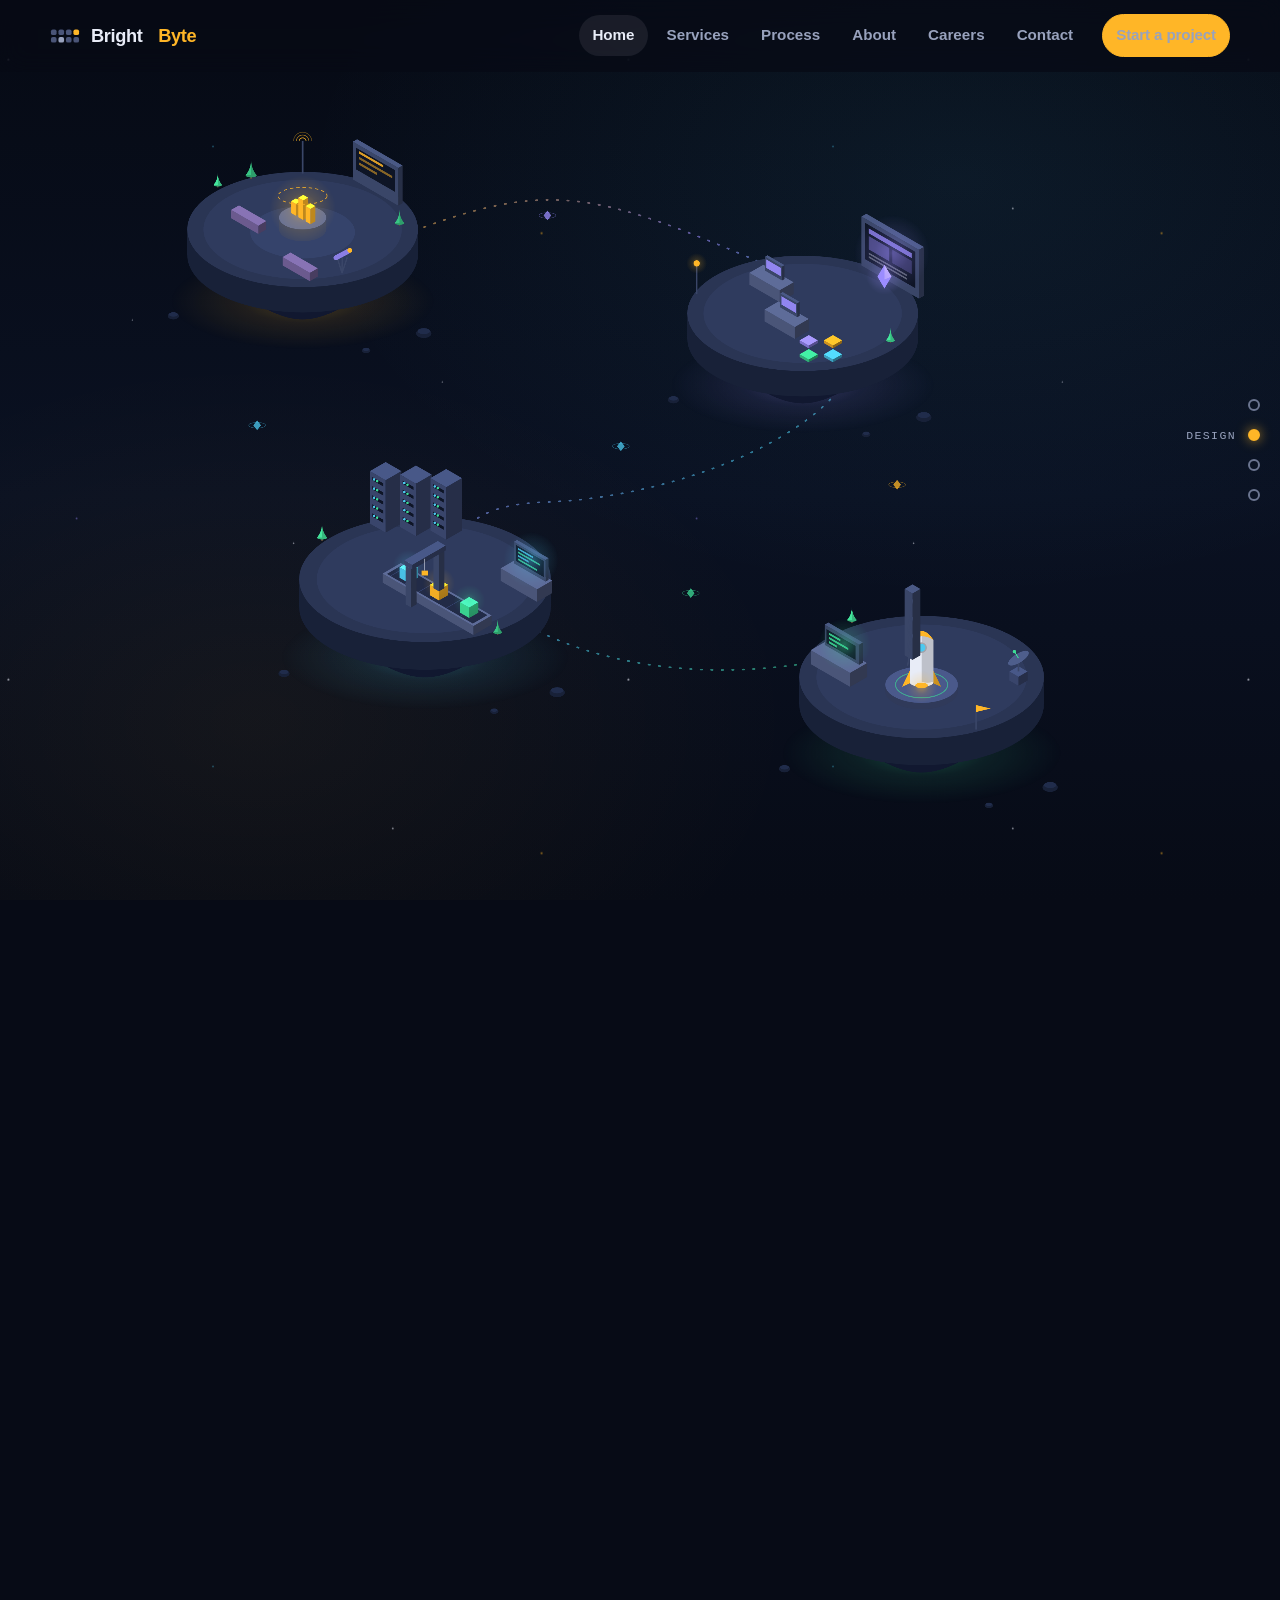
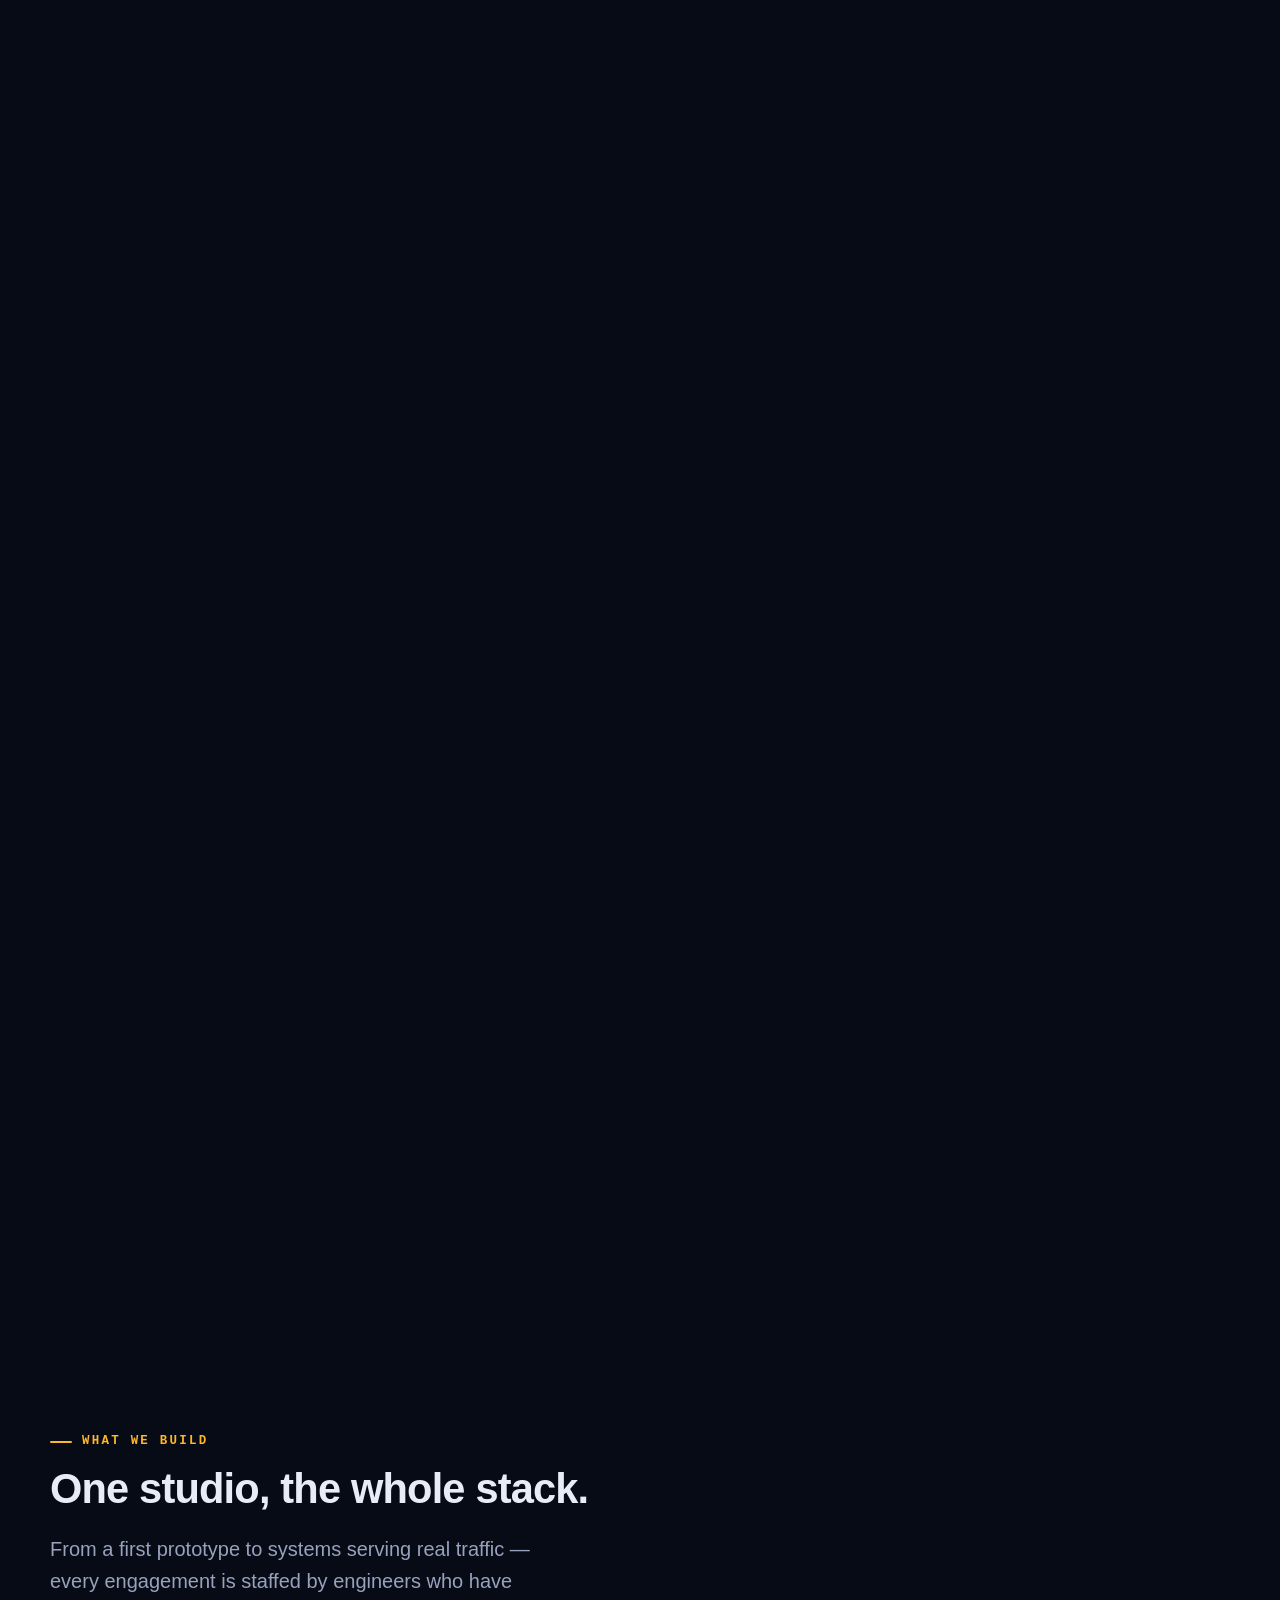
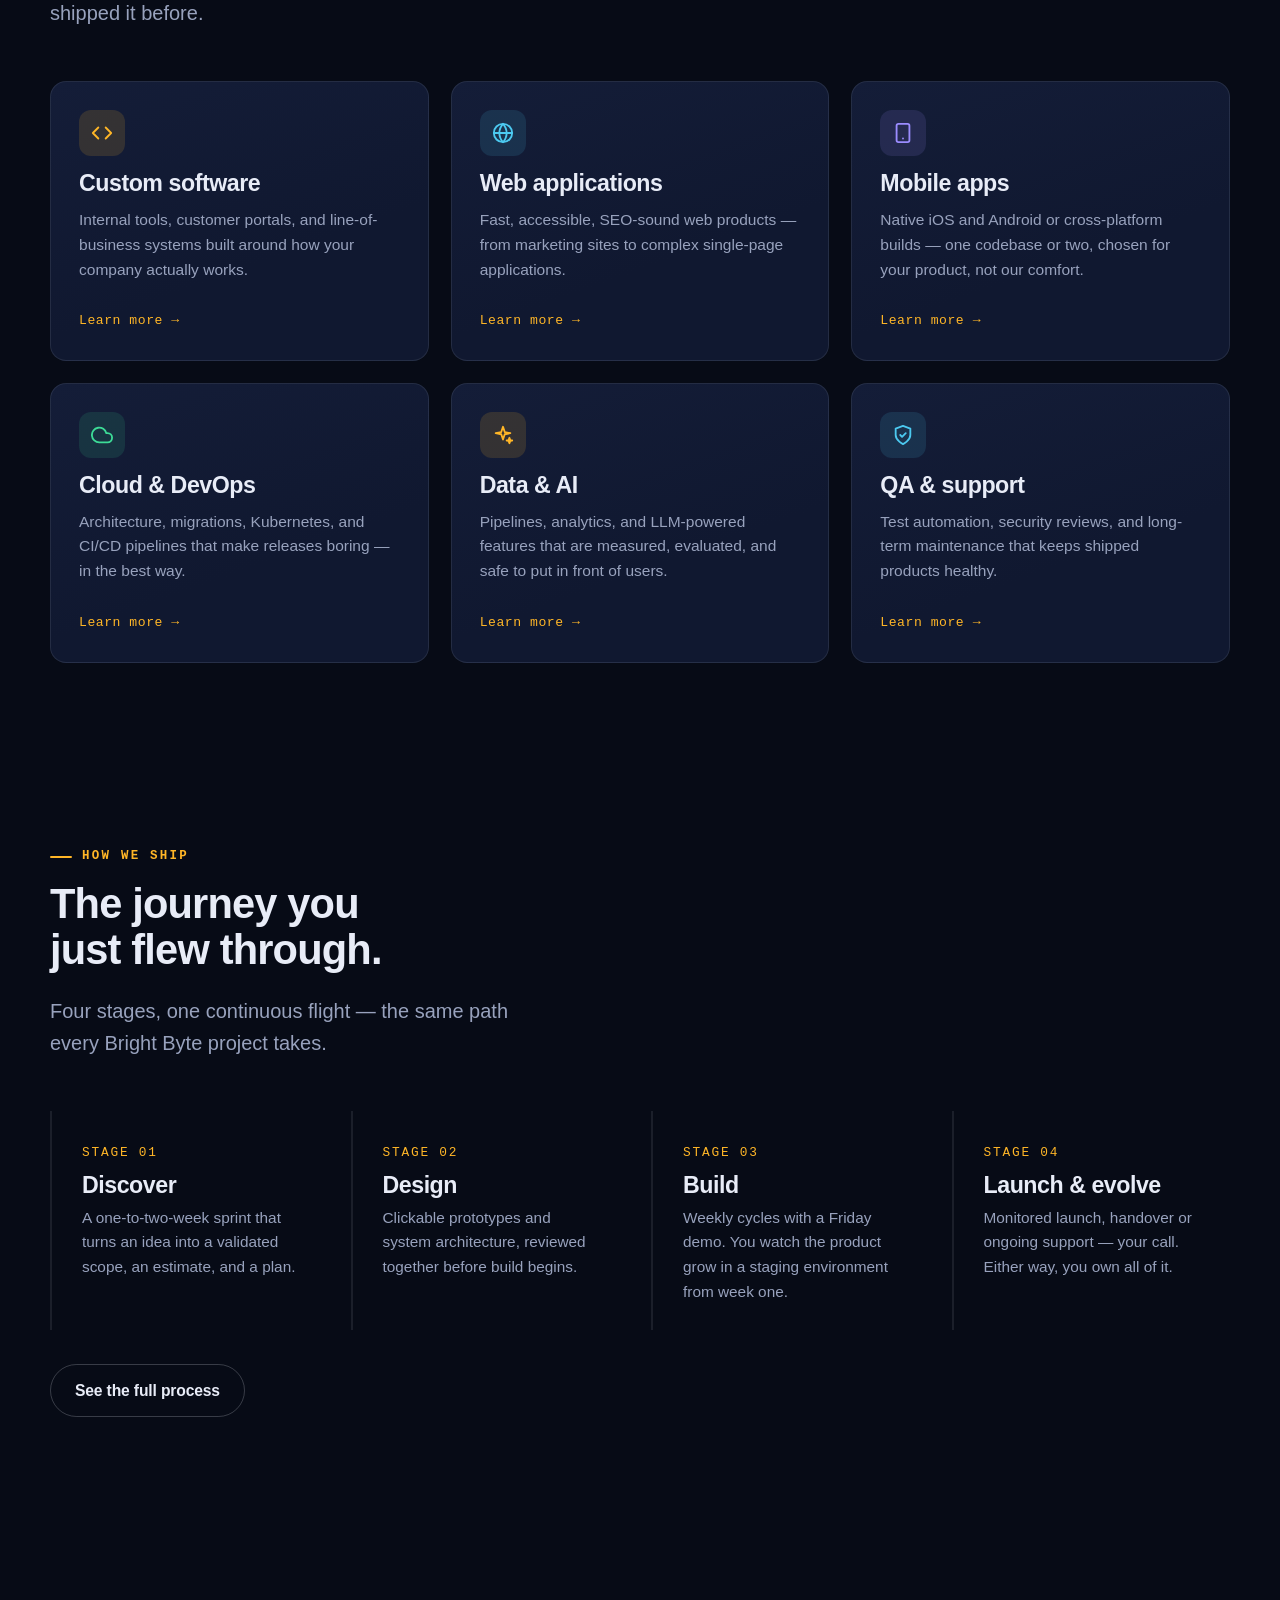
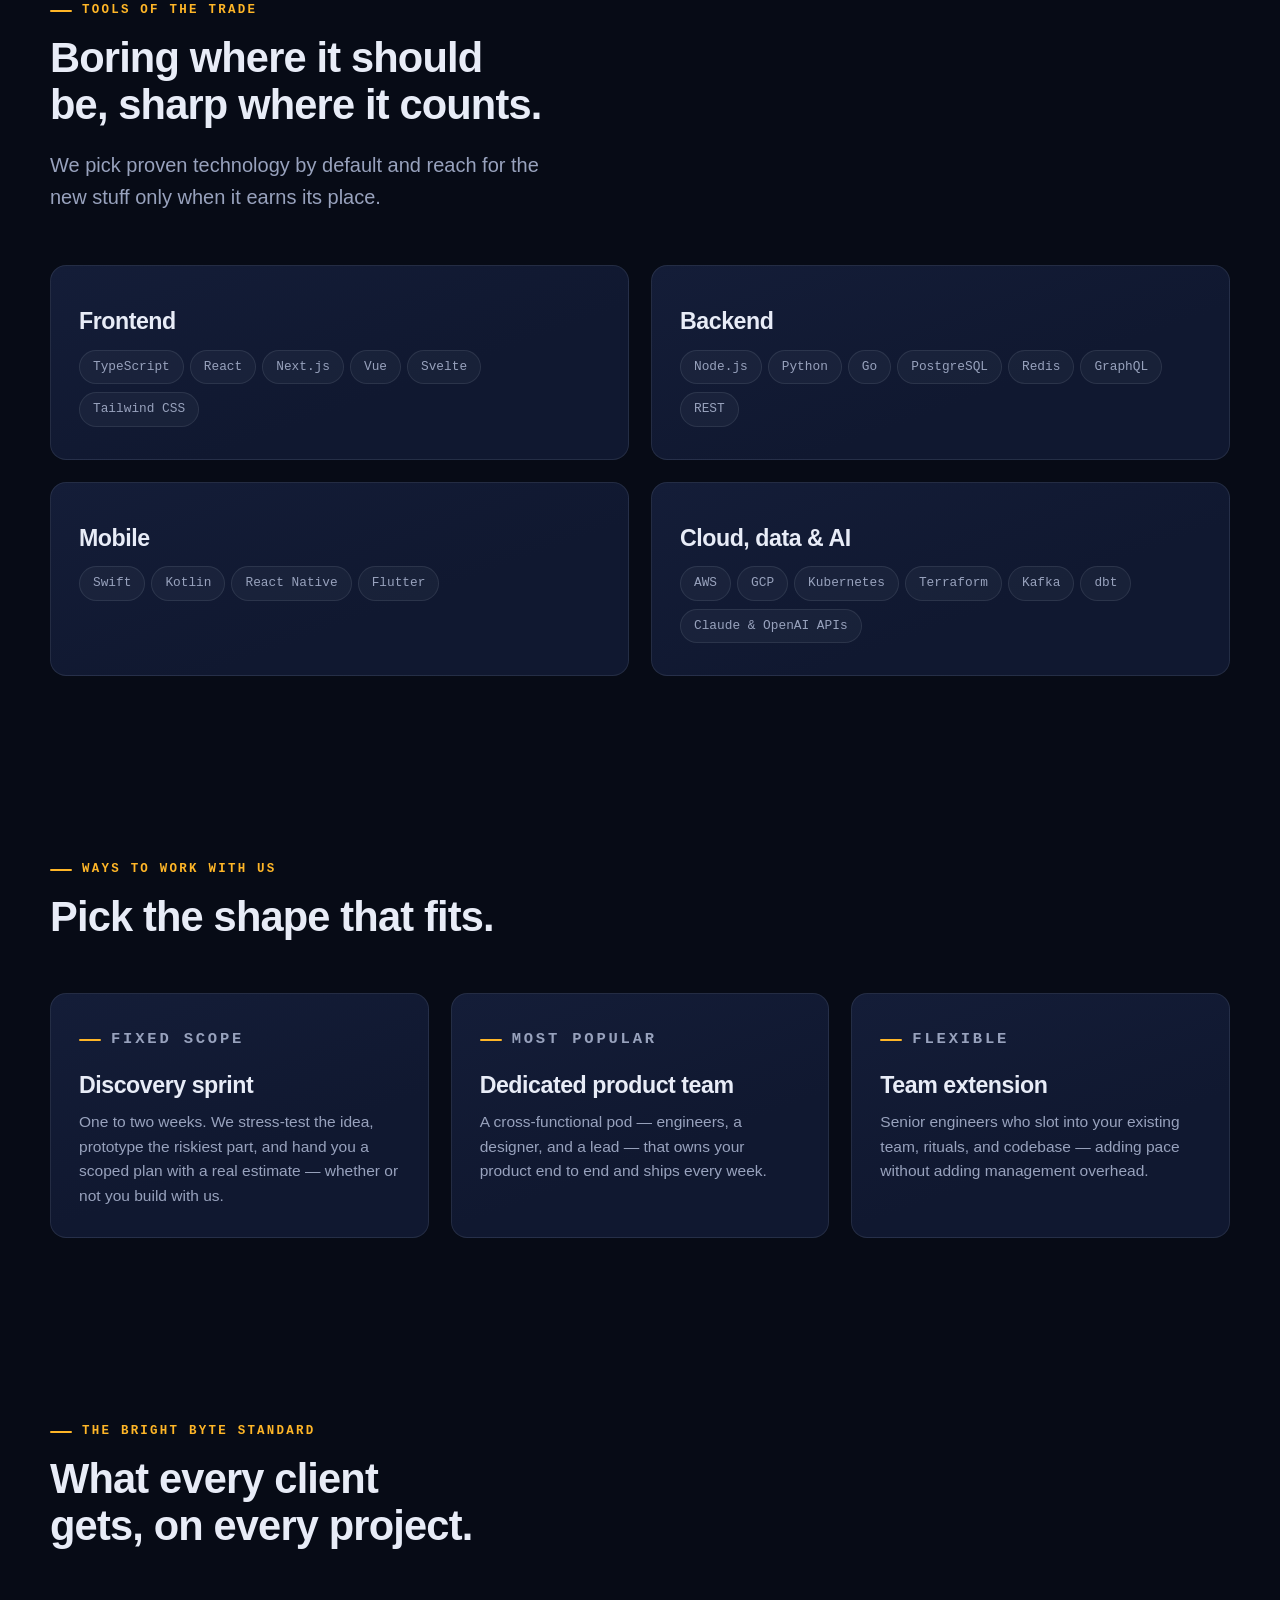
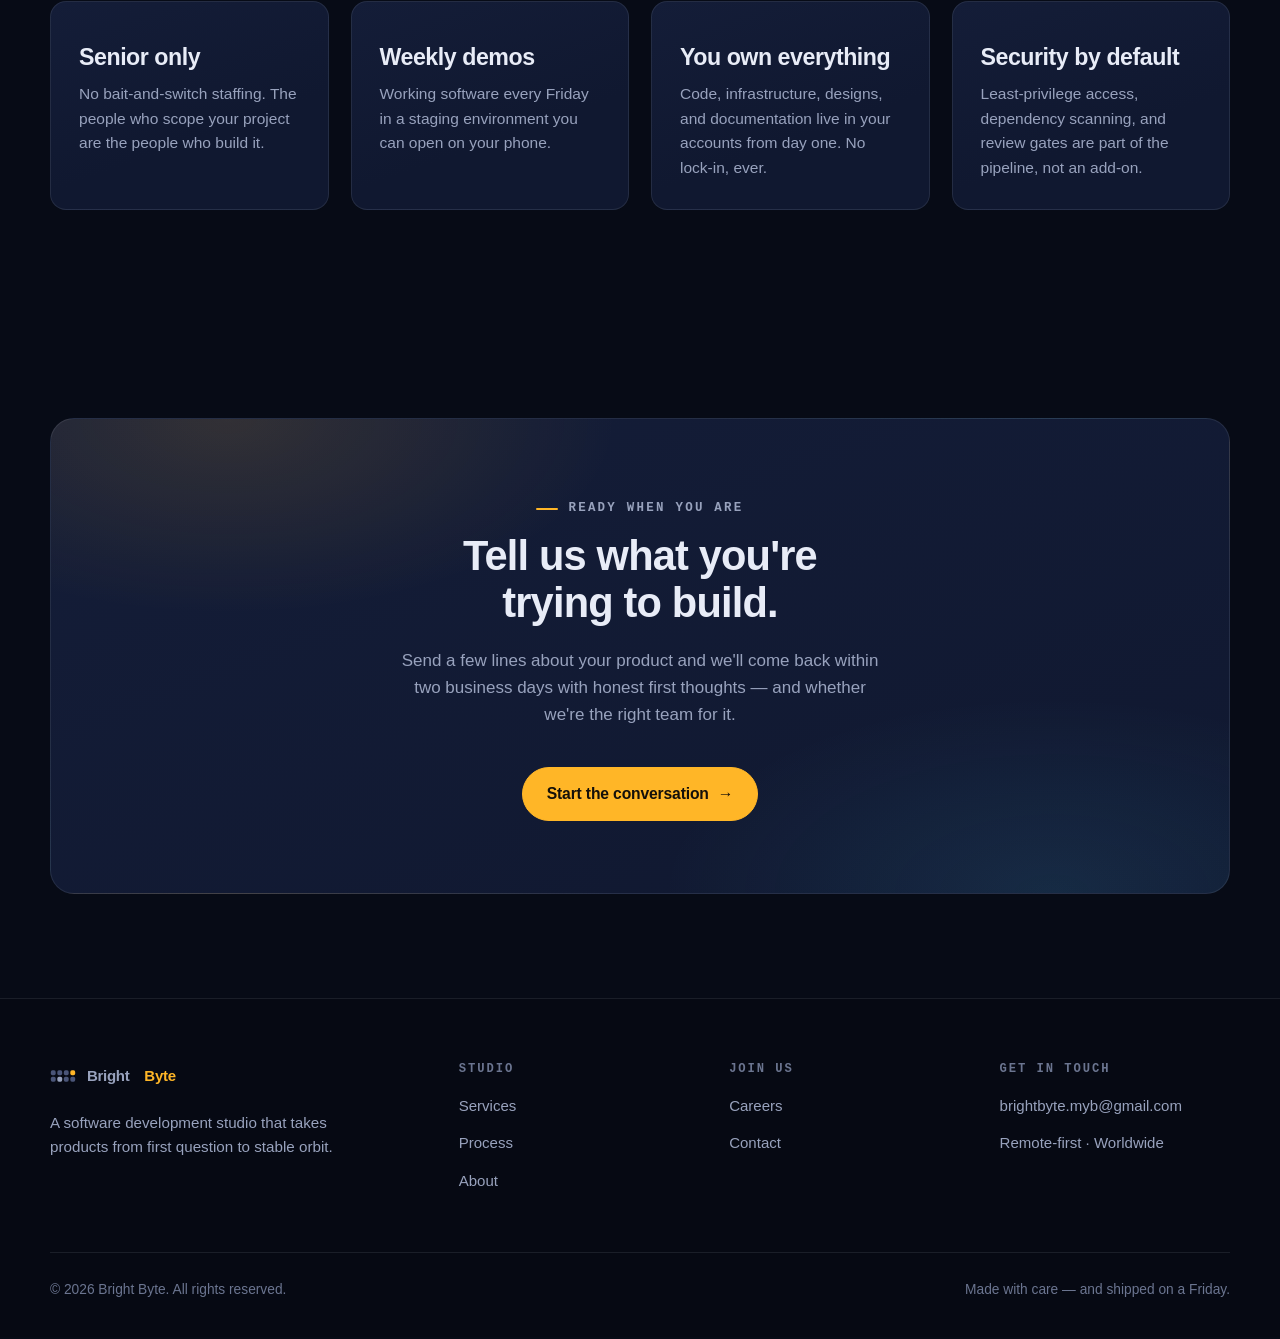
==== index.html @ 88d701ba "Initial commit: Bright Byte marketing site Static site with a scroll-scrubbed isometric world hero (" ====
<!DOCTYPE html>
<html lang="en" class="sw-static">
<head>
  <meta charset="UTF-8">
  <meta name="viewport" content="width=device-width, initial-scale=1, viewport-fit=cover">
  <title>Bright Byte — Software Development Studio</title>
  <meta name="description" content="Bright Byte designs, builds, and launches web, mobile, cloud, and AI products. Senior engineering teams, weekly demos, and code you own.">
  <meta name="theme-color" content="#070b16">
  <meta property="og:title" content="Bright Byte — Software Development Studio">
  <meta property="og:description" content="We design, build, and launch software that lasts. Web, mobile, cloud, and AI products by senior engineers.">
  <meta property="og:type" content="website">
  <link rel="icon" type="image/svg+xml" href="assets/favicon.svg">
  <link rel="stylesheet" href="css/style.css">
  <script>document.documentElement.classList.add("js");</script>
</head>
<body>
  <a class="skip-link" href="#main">Skip to content</a>

  <header class="site-header">
    <div class="wrap">
      <a class="brand" href="index.html" aria-label="Bright Byte home">
        <svg width="30" height="30" viewBox="0 0 32 32" fill="none" aria-hidden="true">
          <rect x="1" y="9" width="6" height="6" rx="2" fill="#4a5578"/>
          <rect x="9" y="9" width="6" height="6" rx="2" fill="#4a5578"/>
          <rect x="17" y="9" width="6" height="6" rx="2" fill="#4a5578"/>
          <rect x="25" y="9" width="6" height="6" rx="2" fill="#ffb627"/>
          <rect x="1" y="17" width="6" height="6" rx="2" fill="#4a5578"/>
          <rect x="9" y="17" width="6" height="6" rx="2" fill="#98a2bd"/>
          <rect x="17" y="17" width="6" height="6" rx="2" fill="#4a5578"/>
          <rect x="25" y="17" width="6" height="6" rx="2" fill="#4a5578"/>
        </svg>
        Bright&nbsp;<span class="byte">Byte</span>
      </a>
      <button class="nav-toggle" aria-label="Toggle navigation" aria-expanded="false" aria-controls="siteNav">
        <span></span><span></span><span></span>
      </button>
      <nav class="site-nav" id="siteNav" aria-label="Main">
        <a href="index.html" aria-current="page">Home</a>
        <a href="services.html">Services</a>
        <a href="process.html">Process</a>
        <a href="about.html">About</a>
        <a href="careers.html">Careers</a>
        <a href="contact.html">Contact</a>
        <a href="contact.html" class="btn btn-sm nav-cta">Start a project</a>
      </nav>
    </div>
  </header>

  <main id="main">

    <!-- ============ Scroll world: a continuous camera flight ============ -->
    <div class="sw-scroller" id="scrollWorld">
      <div class="sw-stage">
        <div class="sw-space" aria-hidden="true"></div>

        <div class="sw-world">
          <svg id="worldSvg" viewBox="0 0 3200 2400" width="3200" height="2400" xmlns="http://www.w3.org/2000/svg" role="img" aria-label="Isometric illustration of the Bright Byte delivery journey: four floating islands for discovery, design, engineering, and launch, connected by a glowing flight path."><style>
  @media (prefers-reduced-motion: no-preference) {
    .bob { animation: swBob 7s ease-in-out infinite; }
    .bob-slow { animation: swBob 10s ease-in-out infinite; }
    .pulse { animation: swPulse 3.2s ease-in-out infinite; }
    .blink.b0 { animation: swBlink 2.1s steps(2) infinite; }
    .blink.b1 { animation: swBlink 2.7s steps(2) infinite 0.4s; }
    .blink.b2 { animation: swBlink 1.7s steps(2) infinite 0.9s; }
    .flow { animation: swFlow 2.6s linear infinite; }
    .spin-dash { animation: swFlow 4s linear infinite; }
  }
  @keyframes swBob { 0%,100% { transform: translateY(0); } 50% { transform: translateY(-9px); } }
  @keyframes swPulse { 0%,100% { opacity: 0.9; } 50% { opacity: 0.45; } }
  @keyframes swBlink { 0%,100% { opacity: 1; } 50% { opacity: 0.15; } }
  @keyframes swFlow { to { stroke-dashoffset: -60; } }
</style><defs><radialGradient id="gAmber"><stop offset="0%" stop-color="#FFB627" stop-opacity="0.85"/><stop offset="45%" stop-color="#FFB627" stop-opacity="0.28"/><stop offset="100%" stop-color="#FFB627" stop-opacity="0"/></radialGradient><radialGradient id="gCyan"><stop offset="0%" stop-color="#4CC9F0" stop-opacity="0.85"/><stop offset="45%" stop-color="#4CC9F0" stop-opacity="0.28"/><stop offset="100%" stop-color="#4CC9F0" stop-opacity="0"/></radialGradient><radialGradient id="gMint"><stop offset="0%" stop-color="#3DDC97" stop-opacity="0.85"/><stop offset="45%" stop-color="#3DDC97" stop-opacity="0.28"/><stop offset="100%" stop-color="#3DDC97" stop-opacity="0"/></radialGradient><radialGradient id="gViolet"><stop offset="0%" stop-color="#9B8CFF" stop-opacity="0.85"/><stop offset="45%" stop-color="#9B8CFF" stop-opacity="0.28"/><stop offset="100%" stop-color="#9B8CFF" stop-opacity="0"/></radialGradient><linearGradient id="gRoute" x1="0" y1="0" x2="1" y2="1"><stop offset="0%" stop-color="#FFB627"/><stop offset="38%" stop-color="#9B8CFF"/><stop offset="66%" stop-color="#4CC9F0"/><stop offset="100%" stop-color="#3DDC97"/></linearGradient></defs><path d="M 830 580 C 1350 360, 1460 400, 2020 640 S 1920 1280, 1340 1300 S 1300 1940, 2200 1740" fill="none" stroke="url(#gRoute)" stroke-width="5" stroke-linecap="round" stroke-dasharray="4 26" opacity="0.55" class="flow"/><g class="bob"><polygon points="1350,466 1361,480 1350,494 1339,480" fill="#9B8CFF" opacity="0.75"/><ellipse cx="1350" cy="480" rx="24" ry="8" fill="none" stroke="#9B8CFF" stroke-width="1.6" opacity="0.4"/></g><g class="bob"><polygon points="1560,1126 1571,1140 1560,1154 1549,1140" fill="#4CC9F0" opacity="0.75"/><ellipse cx="1560" cy="1140" rx="24" ry="8" fill="none" stroke="#4CC9F0" stroke-width="1.6" opacity="0.4"/></g><g class="bob"><polygon points="1760,1546 1771,1560 1760,1574 1749,1560" fill="#3DDC97" opacity="0.75"/><ellipse cx="1760" cy="1560" rx="24" ry="8" fill="none" stroke="#3DDC97" stroke-width="1.6" opacity="0.4"/></g><g class="bob"><polygon points="520,1066 531,1080 520,1094 509,1080" fill="#4CC9F0" opacity="0.75"/><ellipse cx="520" cy="1080" rx="24" ry="8" fill="none" stroke="#4CC9F0" stroke-width="1.6" opacity="0.4"/></g><g class="bob"><polygon points="2350,1236 2361,1250 2350,1264 2339,1250" fill="#FFB627" opacity="0.75"/><ellipse cx="2350" cy="1250" rx="24" ry="8" fill="none" stroke="#FFB627" stroke-width="1.6" opacity="0.4"/></g><g id="isl-discover"><ellipse cx="650" cy="724.6" rx="379.5" ry="138.6" fill="url(#gAmber)" opacity="0.35"/><path d="M 339.8 592.6 C 485.0 724.6 577.4 777.4 650.0 777.4 C 722.6 777.4 815.0 724.6 960.2 592.6 Z" fill="#111830"/><polygon points="534.5,632.2 543.5,646.6 534.5,655.6 525.5,646.6" fill="#FFB627" opacity="0.55" class="pulse"/><polygon points="742.4,658.6 749.4,669.8 742.4,676.8 735.4,669.8" fill="#FFB627" opacity="0.55" class="pulse"/><polygon points="633.5,701.5 639.5,711.1 633.5,717.1 627.5,711.1" fill="#FFB627" opacity="0.55" class="pulse"/><path d="M 320.0 520.0 A 330.0 165.0 0 0 0 980.0 520.0 L 980.0 592.6 A 330.0 165.0 0 0 1 320.0 592.6 Z" fill="#182138"/><ellipse cx="650" cy="520" rx="330" ry="165.0" fill="#2A3554"/><ellipse cx="650" cy="520" rx="283.8" ry="141.9" fill="#2f3b5e"/><g class="bob"><ellipse cx="280.4" cy="767.5" rx="16" ry="9.9" fill="#182138"/><ellipse cx="280.4" cy="763.0" rx="12.8" ry="6.4" fill="#202c4b"/></g><g class="bob"><ellipse cx="996.5" cy="817.0" rx="22" ry="13.6" fill="#182138"/><ellipse cx="996.5" cy="810.8" rx="17.6" ry="8.8" fill="#202c4b"/></g><g class="bob"><ellipse cx="831.5" cy="866.5" rx="12" ry="7.4" fill="#182138"/><ellipse cx="831.5" cy="863.1" rx="9.6" ry="4.8" fill="#202c4b"/></g><ellipse cx="650" cy="528" rx="150" ry="75" fill="#35436b"/><polygon points="793.8,269.0 923.7,344.0 923.7,452.0 793.8,377.0" fill="#3a4668"/><polygon points="935.8,337.0 935.8,445.0 923.7,452.0 923.7,344.0" fill="#272f46"/><polygon points="805.9,262.0 935.8,337.0 923.7,344.0 793.8,269.0" fill="#4a5985"/><polygon points="802.4,286.0 915.0,351.0 915.0,413.0 802.4,348.0" fill="#0E1526" opacity="1.0"/><polygon points="811.1,296.0 880.4,336.0 880.4,343.0 811.1,303.0" fill="#FFB627" opacity="0.85"/><polygon points="811.1,312.0 906.3,367.0 906.3,374.0 811.1,319.0" fill="#FFB627" opacity="0.5"/><polygon points="811.1,328.0 863.0,358.0 863.0,365.0 811.1,335.0" fill="#FFB627" opacity="0.5"/><path d="M 582.5 520.0 A 67.5 33.8 0 0 0 717.5 520.0 L 717.5 486.0 A 67.5 33.8 0 0 1 582.5 486.0 Z" fill="#3e4866"/><ellipse cx="650.0" cy="486.0" rx="67.5" ry="33.8" fill="#606e9c"/><circle cx="650.0" cy="460.0" r="95" fill="url(#gAmber)" opacity="0.6" class="pulse"/><polygon points="617.1,439.0 630.9,447.0 630.9,481.0 617.1,473.0" fill="#ffb627"/><polygon points="644.8,439.0 644.8,473.0 630.9,481.0 630.9,447.0" fill="#bf881d"/><polygon points="630.9,431.0 644.8,439.0 630.9,447.0 617.1,439.0" fill="#ffff38"/><polygon points="637.9,429.0 651.7,437.0 651.7,493.0 637.9,485.0" fill="#ffb627"/><polygon points="665.6,429.0 665.6,485.0 651.7,493.0 651.7,437.0" fill="#bf881d"/><polygon points="651.7,421.0 665.6,429.0 651.7,437.0 637.9,429.0" fill="#ffff38"/><polygon points="658.7,453.0 672.5,461.0 672.5,505.0 658.7,497.0" fill="#ffb627"/><polygon points="686.4,453.0 686.4,497.0 672.5,505.0 672.5,461.0" fill="#bf881d"/><polygon points="672.5,445.0 686.4,453.0 672.5,461.0 658.7,453.0" fill="#ffff38"/><ellipse cx="650.0" cy="424.0" rx="70" ry="24" fill="none" stroke="#FFB627" stroke-width="2.5" stroke-dasharray="10 8" opacity="0.8" class="spin-dash"/><polygon points="445.6,464.0 523.6,509.0 523.6,533.0 445.6,488.0" fill="#6b5a8e"/><polygon points="546.1,496.0 546.1,520.0 523.6,533.0 523.6,509.0" fill="#483d60"/><polygon points="468.1,451.0 546.1,496.0 523.6,509.0 445.6,464.0" fill="#8873b5"/><polygon points="592.8,599.0 670.8,644.0 670.8,668.0 592.8,623.0" fill="#6b5a8e"/><polygon points="693.3,631.0 693.3,655.0 670.8,668.0 670.8,644.0" fill="#483d60"/><polygon points="615.4,586.0 693.3,631.0 670.8,644.0 592.8,599.0" fill="#8873b5"/><path d="M 762.583302 645.0 l -14 -46 m 14 46 l 15 -45 m -15 45 l 1 -50" stroke="#3A4668" stroke-width="4" fill="none"/><g transform="rotate(-28 762.583302 593.0)"><rect x="736.583302" y="585.0" width="52" height="14" rx="7" fill="#8b7ee5"/><circle cx="788.583302" cy="592.0" r="7" fill="#FFB627" class="pulse"/></g><rect x="500.3" y="365.0" width="5.0" height="10.0" fill="#5C4B3A"/><path d="M 486.8 365.0 Q 502.8 346.6 502.8 319.0 Q 502.8 346.6 518.8 365.0 A 16.0 6.4 0 0 1 486.8 365.0 Z" fill="#2E9E6B"/><path d="M 486.8 365.0 Q 502.8 346.6 502.8 319.0 L 502.8 365.0 Z" fill="#39c585"/><rect x="405.6" y="392.5" width="3.8" height="7.5" fill="#5C4B3A"/><path d="M 395.5 392.5 Q 407.5 378.7 407.5 358.0 Q 407.5 378.7 419.5 392.5 A 12.0 4.8 0 0 1 395.5 392.5 Z" fill="#37B87E"/><path d="M 395.5 392.5 Q 407.5 378.7 407.5 358.0 L 407.5 392.5 Z" fill="#44e69d"/><rect x="925.0" y="501.5" width="4.2" height="8.5" fill="#5C4B3A"/><path d="M 913.5 501.5 Q 927.1 485.9 927.1 462.4 Q 927.1 485.9 940.7 501.5 A 13.6 5.4 0 0 1 913.5 501.5 Z" fill="#2E9E6B"/><path d="M 913.5 501.5 Q 927.1 485.9 927.1 462.4 L 927.1 501.5 Z" fill="#39c585"/><line x1="650.0" y1="360.0" x2="650.0" y2="268.0" stroke="#3A4668" stroke-width="5"/><path d="M 640.0 268.0 a 10 10 0 0 1 20 0" fill="none" stroke="#FFB627" stroke-width="2.5" opacity="0.80" class="pulse"/><path d="M 632.0 268.0 a 18 18 0 0 1 36 0" fill="none" stroke="#FFB627" stroke-width="2.5" opacity="0.56" class="pulse"/><path d="M 624.0 268.0 a 26 26 0 0 1 52 0" fill="none" stroke="#FFB627" stroke-width="2.5" opacity="0.32" class="pulse"/></g><g id="isl-design"><ellipse cx="2080" cy="964.6" rx="379.5" ry="138.6" fill="url(#gViolet)" opacity="0.35"/><path d="M 1769.8 832.6 C 1915.0 964.6 2007.4 1017.4 2080.0 1017.4 C 2152.6 1017.4 2245.0 964.6 2390.2 832.6 Z" fill="#111830"/><polygon points="1964.5,872.2 1973.5,886.6 1964.5,895.6 1955.5,886.6" fill="#9B8CFF" opacity="0.55" class="pulse"/><polygon points="2172.4,898.6 2179.4,909.8 2172.4,916.8 2165.4,909.8" fill="#9B8CFF" opacity="0.55" class="pulse"/><polygon points="2063.5,941.5 2069.5,951.1 2063.5,957.1 2057.5,951.1" fill="#9B8CFF" opacity="0.55" class="pulse"/><path d="M 1750.0 760.0 A 330.0 165.0 0 0 0 2410.0 760.0 L 2410.0 832.6 A 330.0 165.0 0 0 1 1750.0 832.6 Z" fill="#182138"/><ellipse cx="2080" cy="760" rx="330" ry="165.0" fill="#2A3554"/><ellipse cx="2080" cy="760" rx="283.8" ry="141.9" fill="#2f3b5e"/><g class="bob"><ellipse cx="1710.4" cy="1007.5" rx="16" ry="9.9" fill="#182138"/><ellipse cx="1710.4" cy="1003.0" rx="12.8" ry="6.4" fill="#202c4b"/></g><g class="bob"><ellipse cx="2426.5" cy="1057.0" rx="22" ry="13.6" fill="#182138"/><ellipse cx="2426.5" cy="1050.8" rx="17.6" ry="8.8" fill="#202c4b"/></g><g class="bob"><ellipse cx="2261.5" cy="1106.5" rx="12" ry="7.4" fill="#182138"/><ellipse cx="2261.5" cy="1103.1" rx="9.6" ry="4.8" fill="#202c4b"/></g><polygon points="2248.0,483.0 2412.6,578.0 2412.6,718.0 2248.0,623.0" fill="#3a4668"/><polygon points="2426.4,570.0 2426.4,710.0 2412.6,718.0 2412.6,578.0" fill="#272f46"/><polygon points="2261.9,475.0 2426.4,570.0 2412.6,578.0 2248.0,483.0" fill="#4a5985"/><polygon points="2258.4,501.0 2402.2,584.0 2402.2,688.0 2258.4,605.0" fill="#0E1526" opacity="1.0"/><polygon points="2268.8,517.0 2391.8,588.0 2391.8,602.0 2268.8,531.0" fill="#9B8CFF" opacity="0.75"/><polygon points="2268.8,539.0 2327.7,573.0 2327.7,611.0 2268.8,577.0" fill="#9B8CFF" opacity="0.4"/><polygon points="2336.3,578.0 2391.8,610.0 2391.8,648.0 2336.3,616.0" fill="#9B8CFF" opacity="0.25"/><polygon points="2268.8,586.0 2377.9,649.0 2377.9,654.0 2268.8,591.0" fill="#E8ECF7" opacity="0.35"/><polygon points="2268.8,596.0 2377.9,659.0 2377.9,664.0 2268.8,601.0" fill="#E8ECF7" opacity="0.35"/><circle cx="2335.5" cy="587.5" r="110" fill="url(#gViolet)" opacity="0.5" class="pulse"/><polygon points="1927.6,644.0 2014.2,694.0 2014.2,728.0 1927.6,678.0" fill="#4a5578"/><polygon points="2054.0,671.0 2054.0,705.0 2014.2,728.0 2014.2,694.0" fill="#323951"/><polygon points="1967.4,621.0 2054.0,671.0 2014.2,694.0 1927.6,644.0" fill="#5e6c99"/><polygon points="1972.6,598.0 2021.1,626.0 2021.1,666.0 1972.6,638.0" fill="#3a4668"/><polygon points="2028.0,622.0 2028.0,662.0 2021.1,666.0 2021.1,626.0" fill="#272f46"/><polygon points="1979.5,594.0 2028.0,622.0 2021.1,626.0 1972.6,598.0" fill="#4a5985"/><polygon points="1976.1,606.0 2017.6,630.0 2017.6,654.0 1976.1,630.0" fill="#9B8CFF" opacity="0.9"/><polygon points="1970.9,749.0 2057.5,799.0 2057.5,833.0 1970.9,783.0" fill="#4a5578"/><polygon points="2097.3,776.0 2097.3,810.0 2057.5,833.0 2057.5,799.0" fill="#323951"/><polygon points="2010.7,726.0 2097.3,776.0 2057.5,799.0 1970.9,749.0" fill="#5e6c99"/><polygon points="2015.9,703.0 2064.4,731.0 2064.4,771.0 2015.9,743.0" fill="#3a4668"/><polygon points="2071.3,727.0 2071.3,767.0 2064.4,771.0 2064.4,731.0" fill="#272f46"/><polygon points="2022.8,699.0 2071.3,727.0 2064.4,731.0 2015.9,703.0" fill="#4a5985"/><polygon points="2019.4,711.0 2060.9,735.0 2060.9,759.0 2019.4,735.0" fill="#9B8CFF" opacity="0.9"/><polygon points="2140.6,837.0 2166.6,852.0 2166.6,860.0 2140.6,845.0" fill="#cc911f"/><polygon points="2192.6,837.0 2192.6,845.0 2166.6,860.0 2166.6,852.0" fill="#8c6415"/><polygon points="2166.6,822.0 2192.6,837.0 2166.6,852.0 2140.6,837.0" fill="#ffc82a"/><polygon points="2140.6,877.0 2166.6,892.0 2166.6,900.0 2140.6,885.0" fill="#3ca0c0"/><polygon points="2192.6,877.0 2192.6,885.0 2166.6,900.0 2166.6,892.0" fill="#296e84"/><polygon points="2166.6,862.0 2192.6,877.0 2166.6,892.0 2140.6,877.0" fill="#53ddff"/><polygon points="2071.3,877.0 2097.3,892.0 2097.3,900.0 2071.3,885.0" fill="#30b078"/><polygon points="2123.3,877.0 2123.3,885.0 2097.3,900.0 2097.3,892.0" fill="#217953"/><polygon points="2097.3,862.0 2123.3,877.0 2097.3,892.0 2071.3,877.0" fill="#43f2a6"/><polygon points="2071.3,837.0 2097.3,852.0 2097.3,860.0 2071.3,845.0" fill="#7c70cc"/><polygon points="2123.3,837.0 2123.3,845.0 2097.3,860.0 2097.3,852.0" fill="#554d8c"/><polygon points="2097.3,822.0 2123.3,837.0 2097.3,852.0 2071.3,837.0" fill="#aa9aff"/><g class="bob"><polygon points="2313.826858,621.0 2333.826858,655.0 2313.826858,689.0 2293.826858,655.0" fill="#9B8CFF"/><polygon points="2313.826858,621.0 2333.826858,655.0 2313.826858,663.0 Z" fill="#c9b6ff"/><circle cx="2313.826858" cy="655.0" r="52" fill="url(#gViolet)" opacity="0.55" class="pulse"/></g><line x1="1776.89111" y1="705.0" x2="1776.89111" y2="625.0" stroke="#3A4668" stroke-width="5"/><circle cx="1776.89111" cy="617.0" r="9" fill="#FFB627" class="pulse"/><circle cx="1776.89111" cy="617.0" r="30" fill="url(#gAmber)" opacity="0.5"/><rect x="2329.1" y="837.0" width="4.0" height="8.0" fill="#5C4B3A"/><path d="M 2318.3 837.0 Q 2331.1 822.3 2331.1 800.2 Q 2331.1 822.3 2343.9 837.0 A 12.8 5.1 0 0 1 2318.3 837.0 Z" fill="#37B87E"/><path d="M 2318.3 837.0 Q 2331.1 822.3 2331.1 800.2 L 2331.1 837.0 Z" fill="#44e69d"/></g><g id="isl-build"><ellipse cx="1000" cy="1743.2" rx="414.0" ry="151.2" fill="url(#gCyan)" opacity="0.35"/><path d="M 661.6 1599.2 C 820.0 1743.2 920.8 1800.8 1000.0 1800.8 C 1079.2 1800.8 1180.0 1743.2 1338.4 1599.2 Z" fill="#111830"/><polygon points="874.0,1642.4 883.0,1656.8 874.0,1665.8 865.0,1656.8" fill="#4CC9F0" opacity="0.55" class="pulse"/><polygon points="1100.8,1671.2 1107.8,1682.4 1100.8,1689.4 1093.8,1682.4" fill="#4CC9F0" opacity="0.55" class="pulse"/><polygon points="982.0,1718.0 988.0,1727.6 982.0,1733.6 976.0,1727.6" fill="#4CC9F0" opacity="0.55" class="pulse"/><path d="M 640.0 1520.0 A 360.0 180.0 0 0 0 1360.0 1520.0 L 1360.0 1599.2 A 360.0 180.0 0 0 1 640.0 1599.2 Z" fill="#182138"/><ellipse cx="1000" cy="1520" rx="360" ry="180.0" fill="#2A3554"/><ellipse cx="1000" cy="1520" rx="309.6" ry="154.8" fill="#2f3b5e"/><g class="bob"><ellipse cx="596.8" cy="1790.0" rx="16" ry="9.9" fill="#182138"/><ellipse cx="596.8" cy="1785.5" rx="12.8" ry="6.4" fill="#202c4b"/></g><g class="bob"><ellipse cx="1378.0" cy="1844.0" rx="22" ry="13.6" fill="#182138"/><ellipse cx="1378.0" cy="1837.8" rx="17.6" ry="8.8" fill="#202c4b"/></g><g class="bob"><ellipse cx="1198.0" cy="1898.0" rx="12" ry="7.4" fill="#182138"/><ellipse cx="1198.0" cy="1894.6" rx="9.6" ry="4.8" fill="#202c4b"/></g><polygon points="842.4,1211.0 887.4,1237.0 887.4,1387.0 842.4,1361.0" fill="#39456b"/><polygon points="932.5,1211.0 932.5,1361.0 887.4,1387.0 887.4,1237.0" fill="#262e48"/><polygon points="887.4,1185.0 932.5,1211.0 887.4,1237.0 842.4,1211.0" fill="#485888"/><polygon points="849.3,1332.0 880.5,1350.0 880.5,1359.0 849.3,1341.0" fill="#0E1526" opacity="1.0"/><circle cx="854.5" cy="1339.0" r="3.4" fill="#4CC9F0" class="blink b0"/><circle cx="863.2" cy="1344.0" r="3.4" fill="#3DDC97" class="blink b1"/><polygon points="849.3,1306.0 880.5,1324.0 880.5,1333.0 849.3,1315.0" fill="#0E1526" opacity="1.0"/><circle cx="854.5" cy="1313.0" r="3.4" fill="#4CC9F0" class="blink b1"/><circle cx="863.2" cy="1318.0" r="3.4" fill="#3DDC97" class="blink b2"/><polygon points="849.3,1280.0 880.5,1298.0 880.5,1307.0 849.3,1289.0" fill="#0E1526" opacity="1.0"/><circle cx="854.5" cy="1287.0" r="3.4" fill="#4CC9F0" class="blink b2"/><circle cx="863.2" cy="1292.0" r="3.4" fill="#3DDC97" class="blink b0"/><polygon points="849.3,1254.0 880.5,1272.0 880.5,1281.0 849.3,1263.0" fill="#0E1526" opacity="1.0"/><circle cx="854.5" cy="1261.0" r="3.4" fill="#4CC9F0" class="blink b0"/><circle cx="863.2" cy="1266.0" r="3.4" fill="#3DDC97" class="blink b1"/><polygon points="849.3,1228.0 880.5,1246.0 880.5,1255.0 849.3,1237.0" fill="#0E1526" opacity="1.0"/><circle cx="854.5" cy="1235.0" r="3.4" fill="#4CC9F0" class="blink b1"/><circle cx="863.2" cy="1240.0" r="3.4" fill="#3DDC97" class="blink b2"/><polygon points="929.0,1221.0 974.0,1247.0 974.0,1397.0 929.0,1371.0" fill="#39456b"/><polygon points="1019.1,1221.0 1019.1,1371.0 974.0,1397.0 974.0,1247.0" fill="#262e48"/><polygon points="974.0,1195.0 1019.1,1221.0 974.0,1247.0 929.0,1221.0" fill="#485888"/><polygon points="935.9,1342.0 967.1,1360.0 967.1,1369.0 935.9,1351.0" fill="#0E1526" opacity="1.0"/><circle cx="941.1" cy="1349.0" r="3.4" fill="#4CC9F0" class="blink b1"/><circle cx="949.8" cy="1354.0" r="3.4" fill="#3DDC97" class="blink b2"/><polygon points="935.9,1316.0 967.1,1334.0 967.1,1343.0 935.9,1325.0" fill="#0E1526" opacity="1.0"/><circle cx="941.1" cy="1323.0" r="3.4" fill="#4CC9F0" class="blink b2"/><circle cx="949.8" cy="1328.0" r="3.4" fill="#3DDC97" class="blink b0"/><polygon points="935.9,1290.0 967.1,1308.0 967.1,1317.0 935.9,1299.0" fill="#0E1526" opacity="1.0"/><circle cx="941.1" cy="1297.0" r="3.4" fill="#4CC9F0" class="blink b0"/><circle cx="949.8" cy="1302.0" r="3.4" fill="#3DDC97" class="blink b1"/><polygon points="935.9,1264.0 967.1,1282.0 967.1,1291.0 935.9,1273.0" fill="#0E1526" opacity="1.0"/><circle cx="941.1" cy="1271.0" r="3.4" fill="#4CC9F0" class="blink b1"/><circle cx="949.8" cy="1276.0" r="3.4" fill="#3DDC97" class="blink b2"/><polygon points="935.9,1238.0 967.1,1256.0 967.1,1265.0 935.9,1247.0" fill="#0E1526" opacity="1.0"/><circle cx="941.1" cy="1245.0" r="3.4" fill="#4CC9F0" class="blink b2"/><circle cx="949.8" cy="1250.0" r="3.4" fill="#3DDC97" class="blink b0"/><polygon points="1015.6,1231.0 1060.6,1257.0 1060.6,1407.0 1015.6,1381.0" fill="#39456b"/><polygon points="1105.7,1231.0 1105.7,1381.0 1060.6,1407.0 1060.6,1257.0" fill="#262e48"/><polygon points="1060.6,1205.0 1105.7,1231.0 1060.6,1257.0 1015.6,1231.0" fill="#485888"/><polygon points="1022.5,1352.0 1053.7,1370.0 1053.7,1379.0 1022.5,1361.0" fill="#0E1526" opacity="1.0"/><circle cx="1027.7" cy="1359.0" r="3.4" fill="#4CC9F0" class="blink b2"/><circle cx="1036.4" cy="1364.0" r="3.4" fill="#3DDC97" class="blink b0"/><polygon points="1022.5,1326.0 1053.7,1344.0 1053.7,1353.0 1022.5,1335.0" fill="#0E1526" opacity="1.0"/><circle cx="1027.7" cy="1333.0" r="3.4" fill="#4CC9F0" class="blink b0"/><circle cx="1036.4" cy="1338.0" r="3.4" fill="#3DDC97" class="blink b1"/><polygon points="1022.5,1300.0 1053.7,1318.0 1053.7,1327.0 1022.5,1309.0" fill="#0E1526" opacity="1.0"/><circle cx="1027.7" cy="1307.0" r="3.4" fill="#4CC9F0" class="blink b1"/><circle cx="1036.4" cy="1312.0" r="3.4" fill="#3DDC97" class="blink b2"/><polygon points="1022.5,1274.0 1053.7,1292.0 1053.7,1301.0 1022.5,1283.0" fill="#0E1526" opacity="1.0"/><circle cx="1027.7" cy="1281.0" r="3.4" fill="#4CC9F0" class="blink b2"/><circle cx="1036.4" cy="1286.0" r="3.4" fill="#3DDC97" class="blink b0"/><polygon points="1022.5,1248.0 1053.7,1266.0 1053.7,1275.0 1022.5,1257.0" fill="#0E1526" opacity="1.0"/><circle cx="1027.7" cy="1255.0" r="3.4" fill="#4CC9F0" class="blink b0"/><circle cx="1036.4" cy="1260.0" r="3.4" fill="#3DDC97" class="blink b1"/><polygon points="878.8,1504.0 1138.6,1654.0 1138.6,1680.0 878.8,1530.0" fill="#4a5578"/><polygon points="1190.5,1624.0 1190.5,1650.0 1138.6,1680.0 1138.6,1654.0" fill="#323951"/><polygon points="930.7,1474.0 1190.5,1624.0 1138.6,1654.0 878.8,1504.0" fill="#5e6c99"/><polygon points="932.5,1481.0 1178.4,1623.0 1136.8,1647.0 890.9,1505.0" fill="#222B47"/><line x1="942.8" y1="1487.0" x2="901.3" y2="1511.0" stroke="#364471" stroke-width="2"/><line x1="982.7" y1="1510.0" x2="941.1" y2="1534.0" stroke="#364471" stroke-width="2"/><line x1="1022.5" y1="1533.0" x2="980.9" y2="1557.0" stroke="#364471" stroke-width="2"/><line x1="1062.4" y1="1556.0" x2="1020.8" y2="1580.0" stroke="#364471" stroke-width="2"/><line x1="1102.2" y1="1579.0" x2="1060.6" y2="1603.0" stroke="#364471" stroke-width="2"/><line x1="1142.0" y1="1602.0" x2="1100.5" y2="1626.0" stroke="#364471" stroke-width="2"/><polygon points="927.3,1486.0 953.2,1501.0 953.2,1531.0 927.3,1516.0" fill="#48bee4"/><polygon points="979.2,1486.0 979.2,1516.0 953.2,1531.0 953.2,1501.0" fill="#31829c"/><polygon points="953.2,1471.0 979.2,1486.0 953.2,1501.0 927.3,1486.0" fill="#66ffff"/><circle cx="953.2" cy="1482.0" r="46" fill="url(#gCyan)" opacity="0.45" class="pulse"/><polygon points="1013.9,1536.0 1039.8,1551.0 1039.8,1581.0 1013.9,1566.0" fill="#f2ac25"/><polygon points="1065.8,1536.0 1065.8,1566.0 1039.8,1581.0 1039.8,1551.0" fill="#a57619"/><polygon points="1039.8,1521.0 1065.8,1536.0 1039.8,1551.0 1013.9,1536.0" fill="#fff534"/><circle cx="1039.8" cy="1532.0" r="46" fill="url(#gAmber)" opacity="0.45" class="pulse"/><polygon points="1100.5,1586.0 1126.4,1601.0 1126.4,1631.0 1100.5,1616.0" fill="#39d18f"/><polygon points="1152.4,1586.0 1152.4,1616.0 1126.4,1631.0 1126.4,1601.0" fill="#278f62"/><polygon points="1126.4,1571.0 1152.4,1586.0 1126.4,1601.0 1100.5,1586.0" fill="#52ffcb"/><circle cx="1126.4" cy="1582.0" r="46" fill="url(#gMint)" opacity="0.45" class="pulse"/><polygon points="1024.2,1436.0 1039.8,1445.0 1039.8,1555.0 1024.2,1546.0" fill="#3a4668"/><polygon points="1055.4,1436.0 1055.4,1546.0 1039.8,1555.0 1039.8,1445.0" fill="#272f46"/><polygon points="1039.8,1427.0 1055.4,1436.0 1039.8,1445.0 1024.2,1436.0" fill="#4a5985"/><polygon points="944.6,1482.0 960.2,1491.0 960.2,1601.0 944.6,1592.0" fill="#3a4668"/><polygon points="975.8,1482.0 975.8,1592.0 960.2,1601.0 960.2,1491.0" fill="#272f46"/><polygon points="960.2,1473.0 975.8,1482.0 960.2,1491.0 944.6,1482.0" fill="#4a5985"/><polygon points="941.1,1466.0 963.6,1479.0 963.6,1493.0 941.1,1480.0" fill="#39456b"/><polygon points="1058.9,1424.0 1058.9,1438.0 963.6,1493.0 963.6,1479.0" fill="#262e48"/><polygon points="1036.4,1411.0 1058.9,1424.0 963.6,1479.0 941.1,1466.0" fill="#485888"/><line x1="999.1" y1="1461.5" x2="999.1" y2="1495.5" stroke="#E8ECF7" stroke-width="2" opacity="0.6"/><rect x="990.1" y="1495.5" width="18" height="14" fill="#FFB627" class="pulse"/><polygon points="1216.5,1489.0 1320.4,1549.0 1320.4,1585.0 1216.5,1525.0" fill="#4a5578"/><polygon points="1363.7,1524.0 1363.7,1560.0 1320.4,1585.0 1320.4,1549.0" fill="#323951"/><polygon points="1259.8,1464.0 1363.7,1524.0 1320.4,1549.0 1216.5,1489.0" fill="#5e6c99"/><polygon points="1254.6,1413.0 1344.7,1465.0 1344.7,1527.0 1254.6,1475.0" fill="#3a4668"/><polygon points="1353.3,1460.0 1353.3,1522.0 1344.7,1527.0 1344.7,1465.0" fill="#272f46"/><polygon points="1263.3,1408.0 1353.3,1460.0 1344.7,1465.0 1254.6,1413.0" fill="#4a5985"/><polygon points="1259.8,1422.0 1339.5,1468.0 1339.5,1514.0 1259.8,1468.0" fill="#0E1526" opacity="1.0"/><polygon points="1265.0,1430.0 1308.3,1455.0 1308.3,1460.0 1265.0,1435.0" fill="#4CC9F0" opacity="0.8"/><polygon points="1265.0,1440.0 1329.1,1477.0 1329.1,1482.0 1265.0,1445.0" fill="#3DDC97" opacity="0.8"/><polygon points="1265.0,1450.0 1296.2,1468.0 1296.2,1473.0 1265.0,1455.0" fill="#4CC9F0" opacity="0.8"/><polygon points="1265.0,1460.0 1320.4,1492.0 1320.4,1497.0 1265.0,1465.0" fill="#3DDC97" opacity="0.8"/><circle cx="1303.1" cy="1465.0" r="80" fill="url(#gCyan)" opacity="0.5" class="pulse"/><rect x="1205.8" y="1672.0" width="4.0" height="8.0" fill="#5C4B3A"/><path d="M 1195.0 1672.0 Q 1207.8 1657.3 1207.8 1635.2 Q 1207.8 1657.3 1220.6 1672.0 A 12.8 5.1 0 0 1 1195.0 1672.0 Z" fill="#2E9E6B"/><path d="M 1195.0 1672.0 Q 1207.8 1657.3 1207.8 1635.2 L 1207.8 1672.0 Z" fill="#39c585"/><rect x="703.3" y="1401.0" width="4.5" height="9.0" fill="#5C4B3A"/><path d="M 691.2 1401.0 Q 705.6 1384.4 705.6 1359.6 Q 705.6 1384.4 720.0 1401.0 A 14.4 5.8 0 0 1 691.2 1401.0 Z" fill="#37B87E"/><path d="M 691.2 1401.0 Q 705.6 1384.4 705.6 1359.6 L 705.6 1401.0 Z" fill="#44e69d"/></g><g id="isl-launch"><ellipse cx="2420" cy="2017.0" rx="402.5" ry="147.0" fill="url(#gMint)" opacity="0.35"/><path d="M 2091.0 1877.0 C 2245.0 2017.0 2343.0 2073.0 2420.0 2073.0 C 2497.0 2073.0 2595.0 2017.0 2749.0 1877.0 Z" fill="#111830"/><polygon points="2297.5,1919.0 2306.5,1933.4 2297.5,1942.4 2288.5,1933.4" fill="#3DDC97" opacity="0.55" class="pulse"/><polygon points="2518.0,1947.0 2525.0,1958.2 2518.0,1965.2 2511.0,1958.2" fill="#3DDC97" opacity="0.55" class="pulse"/><polygon points="2402.5,1992.5 2408.5,2002.1 2402.5,2008.1 2396.5,2002.1" fill="#3DDC97" opacity="0.55" class="pulse"/><path d="M 2070.0 1800.0 A 350.0 175.0 0 0 0 2770.0 1800.0 L 2770.0 1877.0 A 350.0 175.0 0 0 1 2070.0 1877.0 Z" fill="#182138"/><ellipse cx="2420" cy="1800" rx="350" ry="175.0" fill="#2A3554"/><ellipse cx="2420" cy="1800" rx="301.0" ry="150.5" fill="#2f3b5e"/><g class="bob"><ellipse cx="2028.0" cy="2062.5" rx="16" ry="9.9" fill="#182138"/><ellipse cx="2028.0" cy="2058.0" rx="12.8" ry="6.4" fill="#202c4b"/></g><g class="bob"><ellipse cx="2787.5" cy="2115.0" rx="22" ry="13.6" fill="#182138"/><ellipse cx="2787.5" cy="2108.8" rx="17.6" ry="8.8" fill="#202c4b"/></g><g class="bob"><ellipse cx="2612.5" cy="2167.5" rx="12" ry="7.4" fill="#182138"/><ellipse cx="2612.5" cy="2164.1" rx="9.6" ry="4.8" fill="#202c4b"/></g><path d="M 2316.1 1840.0 A 103.9 52.0 0 0 0 2523.9 1840.0 L 2523.9 1822.0 A 103.9 52.0 0 0 1 2316.1 1822.0 Z" fill="#303a5a"/><ellipse cx="2420.0" cy="1822.0" rx="103.9" ry="52.0" fill="#4a598b"/><ellipse cx="2420.0" cy="1822.0" rx="74.5" ry="37.2" fill="none" stroke="#3DDC97" stroke-width="3" opacity="0.6" class="pulse"/><g class="bob-slow"><path d="M 2386.0 1814.0 L 2386.0 1694.0 Q 2420.0 1672.0 2454.0 1694.0 L 2454.0 1814.0 A 34 14.3 0 0 1 2386.0 1814.0 Z" fill="#E8ECF7"/><path d="M 2420.0 1814.0 L 2420.0 1678.0 Q 2450.6 1686.0 2454.0 1694.0 L 2454.0 1814.0 A 34 14.3 0 0 1 2420.0 1814.0 Z" fill="#bec1ca"/><path d="M 2386.0 1694.0 Q 2420.0 1672.0 2454.0 1694.0 Q 2420.0 1642.0 2386.0 1694.0 Z" fill="#FFB627"/><circle cx="2420.0" cy="1716.0" r="13" fill="#4CC9F0" stroke="#a2a5ac" stroke-width="4"/><path d="M 2386.0 1782.0 L 2364.0 1828.0 L 2386.0 1818.0 Z" fill="#FFB627"/><path d="M 2454.0 1782.0 L 2476.0 1828.0 L 2454.0 1818.0 Z" fill="#cc911f"/><ellipse cx="2420.0" cy="1824.0" rx="18" ry="8" fill="#FFB627" class="pulse"/><circle cx="2420.0" cy="1828.0" r="46" fill="url(#gAmber)" opacity="0.55" class="pulse"/></g><polygon points="2371.5,1548.0 2394.0,1561.0 2394.0,1751.0 2371.5,1738.0" fill="#3a4668"/><polygon points="2416.5,1548.0 2416.5,1738.0 2394.0,1751.0 2394.0,1561.0" fill="#272f46"/><polygon points="2394.0,1535.0 2416.5,1548.0 2394.0,1561.0 2371.5,1548.0" fill="#4a5985"/><line x1="2394.0" y1="1678.0" x2="2380.0" y2="1768.0" stroke="#3A4668" stroke-width="4"/><line x1="2394.0" y1="1628.0" x2="2380.0" y2="1723.0" stroke="#3A4668" stroke-width="4"/><line x1="2394.0" y1="1578.0" x2="2380.0" y2="1678.0" stroke="#3A4668" stroke-width="4"/><polygon points="2103.0,1723.0 2215.6,1788.0 2215.6,1828.0 2103.0,1763.0" fill="#4a5578"/><polygon points="2264.1,1760.0 2264.1,1800.0 2215.6,1828.0 2215.6,1788.0" fill="#323951"/><polygon points="2151.5,1695.0 2264.1,1760.0 2215.6,1788.0 2103.0,1723.0" fill="#5e6c99"/><polygon points="2142.9,1650.0 2241.6,1707.0 2241.6,1765.0 2142.9,1708.0" fill="#3a4668"/><polygon points="2252.0,1701.0 2252.0,1759.0 2241.6,1765.0 2241.6,1707.0" fill="#272f46"/><polygon points="2153.3,1644.0 2252.0,1701.0 2241.6,1707.0 2142.9,1650.0" fill="#4a5985"/><polygon points="2148.1,1663.0 2231.2,1711.0 2231.2,1751.0 2148.1,1703.0" fill="#0E1526" opacity="1.0"/><polygon points="2155.0,1673.0 2187.9,1692.0 2187.9,1698.0 2155.0,1679.0" fill="#3DDC97" opacity="0.85"/><polygon points="2155.0,1685.0 2210.4,1717.0 2210.4,1723.0 2155.0,1691.0" fill="#3DDC97" opacity="0.85"/><polygon points="2155.0,1697.0 2177.5,1710.0 2177.5,1716.0 2155.0,1703.0" fill="#3DDC97" opacity="0.85"/><circle cx="2199.2" cy="1706.5" r="76" fill="url(#gMint)" opacity="0.5" class="pulse"/><polygon points="2671.1,1784.0 2697.1,1799.0 2697.1,1825.0 2671.1,1810.0" fill="#39456b"/><polygon points="2723.1,1784.0 2723.1,1810.0 2697.1,1825.0 2697.1,1799.0" fill="#262e48"/><polygon points="2697.1,1769.0 2723.1,1784.0 2697.1,1799.0 2671.1,1784.0" fill="#485888"/><line x1="2697.1" y1="1784.0" x2="2697.1" y2="1752.0" stroke="#3A4668" stroke-width="5"/><g transform="rotate(-32 2697.1 1746.0)"><ellipse cx="2697.1" cy="1746.0" rx="34" ry="13" fill="#4e5e8c"/><line x1="2697.1" y1="1746.0" x2="2697.1" y2="1726.0" stroke="#3DDC97" stroke-width="3"/><circle cx="2697.1" cy="1724.0" r="5" fill="#3DDC97" class="pulse"/></g><line x1="2575.884572" y1="1950.0" x2="2575.884572" y2="1880.0" stroke="#3A4668" stroke-width="4"/><path d="M 2575.884572 1880.0 L 2617.884572 1890.0 L 2575.884572 1900.0 Z" fill="#FFB627"/><rect x="2218.7" y="1636.5" width="4.2" height="8.5" fill="#5C4B3A"/><path d="M 2207.2 1636.5 Q 2220.8 1620.9 2220.8 1597.4 Q 2220.8 1620.9 2234.4 1636.5 A 13.6 5.4 0 0 1 2207.2 1636.5 Z" fill="#37B87E"/><path d="M 2207.2 1636.5 Q 2220.8 1620.9 2220.8 1597.4 L 2220.8 1636.5 Z" fill="#44e69d"/></g></svg>
        </div>

        <div class="sw-hero">
          <p class="eyebrow">Software development studio</p>
          <h1>We design, build, and launch software that lasts.</h1>
          <p class="lede">Bright Byte is a senior engineering studio for web, mobile, cloud, and AI products. Scroll to fly through how an idea becomes something in orbit.</p>
          <div class="btn-row">
            <a class="btn" href="contact.html">Start a project <span class="arrow" aria-hidden="true">→</span></a>
            <a class="btn btn-ghost" href="services.html">Explore services</a>
          </div>
        </div>

        <article class="sw-card left" data-accent="amber">
          <p class="eyebrow">01 · Discover</p>
          <h2>Every build starts with why.</h2>
          <p>We embed with your team to map users, constraints, and the metric that matters — before anyone writes a line of code.</p>
          <div class="chip-row">
            <span class="chip">Product strategy</span><span class="chip">Technical audit</span><span class="chip">Roadmap</span>
          </div>
        </article>

        <article class="sw-card right" data-accent="violet">
          <p class="eyebrow">02 · Design</p>
          <h2>Blueprints you can click.</h2>
          <p>Interactive prototypes and system architecture take shape side by side, so what you approve is exactly what gets built.</p>
          <div class="chip-row">
            <span class="chip">UX &amp; UI</span><span class="chip">Prototyping</span><span class="chip">Architecture</span>
          </div>
        </article>

        <article class="sw-card left" data-accent="cyan">
          <p class="eyebrow">03 · Build</p>
          <h2>Shipping in weekly orbits.</h2>
          <p>Senior engineers deliver production code in one-week cycles — a demo every Friday, no black boxes, no surprises.</p>
          <div class="chip-row">
            <span class="chip">Web &amp; mobile</span><span class="chip">APIs &amp; cloud</span><span class="chip">CI/CD</span>
          </div>
        </article>

        <article class="sw-card right" data-accent="mint">
          <p class="eyebrow">04 · Launch &amp; beyond</p>
          <h2>Go live. Stay live.</h2>
          <p>We launch, monitor, and keep iterating with you — observability, support SLAs, and a roadmap that compounds.</p>
          <div class="chip-row">
            <span class="chip">SRE &amp; monitoring</span><span class="chip">Support</span><span class="chip">Iteration</span>
          </div>
          <a class="btn" href="contact.html">Start your project <span class="arrow" aria-hidden="true">→</span></a>
        </article>

        <nav class="sw-rail" aria-label="Journey scenes">
          <button type="button" aria-current="true"><span class="tip">Discover</span></button>
          <button type="button" aria-current="false"><span class="tip">Design</span></button>
          <button type="button" aria-current="false"><span class="tip">Build</span></button>
          <button type="button" aria-current="false"><span class="tip">Launch</span></button>
        </nav>

        <div class="sw-hint" aria-hidden="true">
          <span>Scroll to fly</span>
          <span class="chev"></span>
        </div>

        <!-- Static fallback: shown when JS is off or reduced motion is preferred -->
        <div class="sw-fallback">
          <article class="card">
            <p class="eyebrow">01 · Discover</p>
            <h3>Every build starts with why.</h3>
            <p>We embed with your team to map users, constraints, and the metric that matters — before anyone writes a line of code.</p>
          </article>
          <article class="card">
            <p class="eyebrow">02 · Design</p>
            <h3>Blueprints you can click.</h3>
            <p>Interactive prototypes and system architecture take shape side by side, so what you approve is exactly what gets built.</p>
          </article>
          <article class="card">
            <p class="eyebrow">03 · Build</p>
            <h3>Shipping in weekly orbits.</h3>
            <p>Senior engineers deliver production code in one-week cycles — a demo every Friday, no black boxes, no surprises.</p>
          </article>
          <article class="card">
            <p class="eyebrow">04 · Launch &amp; beyond</p>
            <h3>Go live. Stay live.</h3>
            <p>We launch, monitor, and keep iterating with you — observability, support SLAs, and a roadmap that compounds.</p>
          </article>
        </div>
      </div>
    </div>

    <!-- ============ Services overview ============ -->
    <section class="section" id="services">
      <div class="wrap">
        <div class="section-head reveal">
          <p class="eyebrow">What we build</p>
          <h2>One studio, the whole stack.</h2>
          <p class="lede">From a first prototype to systems serving real traffic — every engagement is staffed by engineers who have shipped it before.</p>
        </div>
        <div class="grid grid-3">
          <article class="card reveal">
            <div class="card-icon" aria-hidden="true">
              <svg width="22" height="22" viewBox="0 0 24 24" fill="none" stroke="currentColor" stroke-width="2" stroke-linecap="round" stroke-linejoin="round"><polyline points="16 18 22 12 16 6"/><polyline points="8 6 2 12 8 18"/></svg>
            </div>
            <h3>Custom software</h3>
            <p>Internal tools, customer portals, and line-of-business systems built around how your company actually works.</p>
            <a class="card-link" href="services.html#custom">Learn more →</a>
          </article>
          <article class="card reveal" style="--d:.06s">
            <div class="card-icon c-cyan" aria-hidden="true">
              <svg width="22" height="22" viewBox="0 0 24 24" fill="none" stroke="currentColor" stroke-width="2" stroke-linecap="round" stroke-linejoin="round"><circle cx="12" cy="12" r="10"/><line x1="2" y1="12" x2="22" y2="12"/><path d="M12 2a15.3 15.3 0 0 1 4 10 15.3 15.3 0 0 1-4 10 15.3 15.3 0 0 1-4-10 15.3 15.3 0 0 1 4-10z"/></svg>
            </div>
            <h3>Web applications</h3>
            <p>Fast, accessible, SEO-sound web products — from marketing sites to complex single-page applications.</p>
            <a class="card-link" href="services.html#web">Learn more →</a>
          </article>
          <article class="card reveal" style="--d:.12s">
            <div class="card-icon c-violet" aria-hidden="true">
              <svg width="22" height="22" viewBox="0 0 24 24" fill="none" stroke="currentColor" stroke-width="2" stroke-linecap="round" stroke-linejoin="round"><rect x="5" y="2" width="14" height="20" rx="2" ry="2"/><line x1="12" y1="18" x2="12.01" y2="18"/></svg>
            </div>
            <h3>Mobile apps</h3>
            <p>Native iOS and Android or cross-platform builds — one codebase or two, chosen for your product, not our comfort.</p>
            <a class="card-link" href="services.html#mobile">Learn more →</a>
          </article>
          <article class="card reveal">
            <div class="card-icon c-mint" aria-hidden="true">
              <svg width="22" height="22" viewBox="0 0 24 24" fill="none" stroke="currentColor" stroke-width="2" stroke-linecap="round" stroke-linejoin="round"><path d="M18 10h-1.26A8 8 0 1 0 9 20h9a5 5 0 0 0 0-10z"/></svg>
            </div>
            <h3>Cloud &amp; DevOps</h3>
            <p>Architecture, migrations, Kubernetes, and CI/CD pipelines that make releases boring — in the best way.</p>
            <a class="card-link" href="services.html#cloud">Learn more →</a>
          </article>
          <article class="card reveal" style="--d:.06s">
            <div class="card-icon" aria-hidden="true">
              <svg width="22" height="22" viewBox="0 0 24 24" fill="none" stroke="currentColor" stroke-width="2" stroke-linecap="round" stroke-linejoin="round"><path d="M12 3l1.9 5.8L20 10l-6.1 1.2L12 17l-1.9-5.8L4 10l6.1-1.2z"/><path d="M19 15l.9 2.6L22 18l-2.1.4L19 21l-.9-2.6L16 18l2.1-.4z"/></svg>
            </div>
            <h3>Data &amp; AI</h3>
            <p>Pipelines, analytics, and LLM-powered features that are measured, evaluated, and safe to put in front of users.</p>
            <a class="card-link" href="services.html#ai">Learn more →</a>
          </article>
          <article class="card reveal" style="--d:.12s">
            <div class="card-icon c-cyan" aria-hidden="true">
              <svg width="22" height="22" viewBox="0 0 24 24" fill="none" stroke="currentColor" stroke-width="2" stroke-linecap="round" stroke-linejoin="round"><path d="M12 22s8-4 8-10V5l-8-3-8 3v7c0 6 8 10 8 10z"/><polyline points="9 12 11 14 15 10"/></svg>
            </div>
            <h3>QA &amp; support</h3>
            <p>Test automation, security reviews, and long-term maintenance that keeps shipped products healthy.</p>
            <a class="card-link" href="services.html#qa">Learn more →</a>
          </article>
        </div>
      </div>
    </section>

    <!-- ============ Process strip ============ -->
    <section class="section section-tight">
      <div class="wrap">
        <div class="section-head reveal">
          <p class="eyebrow">How we ship</p>
          <h2>The journey you just flew through.</h2>
          <p class="lede">Four stages, one continuous flight — the same path every Bright Byte project takes.</p>
        </div>
        <div class="grid grid-4">
          <div class="step reveal">
            <span class="num">STAGE 01</span>
            <h3>Discover</h3>
            <p>A one-to-two-week sprint that turns an idea into a validated scope, an estimate, and a plan.</p>
          </div>
          <div class="step reveal" style="--d:.06s">
            <span class="num">STAGE 02</span>
            <h3>Design</h3>
            <p>Clickable prototypes and system architecture, reviewed together before build begins.</p>
          </div>
          <div class="step reveal" style="--d:.12s">
            <span class="num">STAGE 03</span>
            <h3>Build</h3>
            <p>Weekly cycles with a Friday demo. You watch the product grow in a staging environment from week one.</p>
          </div>
          <div class="step reveal" style="--d:.18s">
            <span class="num">STAGE 04</span>
            <h3>Launch &amp; evolve</h3>
            <p>Monitored launch, handover or ongoing support — your call. Either way, you own all of it.</p>
          </div>
        </div>
        <p class="reveal" style="margin-top:34px"><a class="btn btn-ghost" href="process.html">See the full process</a></p>
      </div>
    </section>

    <!-- ============ Tech stack ============ -->
    <section class="section">
      <div class="wrap">
        <div class="section-head reveal">
          <p class="eyebrow">Tools of the trade</p>
          <h2>Boring where it should be, sharp where it counts.</h2>
          <p class="lede">We pick proven technology by default and reach for the new stuff only when it earns its place.</p>
        </div>
        <div class="grid grid-2">
          <div class="card reveal">
            <h3>Frontend</h3>
            <div class="chip-row">
              <span class="chip">TypeScript</span><span class="chip">React</span><span class="chip">Next.js</span><span class="chip">Vue</span><span class="chip">Svelte</span><span class="chip">Tailwind CSS</span>
            </div>
          </div>
          <div class="card reveal" style="--d:.06s">
            <h3>Backend</h3>
            <div class="chip-row">
              <span class="chip">Node.js</span><span class="chip">Python</span><span class="chip">Go</span><span class="chip">PostgreSQL</span><span class="chip">Redis</span><span class="chip">GraphQL</span><span class="chip">REST</span>
            </div>
          </div>
          <div class="card reveal">
            <h3>Mobile</h3>
            <div class="chip-row">
              <span class="chip">Swift</span><span class="chip">Kotlin</span><span class="chip">React Native</span><span class="chip">Flutter</span>
            </div>
          </div>
          <div class="card reveal" style="--d:.06s">
            <h3>Cloud, data &amp; AI</h3>
            <div class="chip-row">
              <span class="chip">AWS</span><span class="chip">GCP</span><span class="chip">Kubernetes</span><span class="chip">Terraform</span><span class="chip">Kafka</span><span class="chip">dbt</span><span class="chip">Claude &amp; OpenAI APIs</span>
            </div>
          </div>
        </div>
      </div>
    </section>

    <!-- ============ Engagement models ============ -->
    <section class="section section-tight">
      <div class="wrap">
        <div class="section-head reveal">
          <p class="eyebrow">Ways to work with us</p>
          <h2>Pick the shape that fits.</h2>
        </div>
        <div class="grid grid-3">
          <article class="card reveal">
            <p class="eyebrow" style="margin-bottom:6px">Fixed scope</p>
            <h3>Discovery sprint</h3>
            <p>One to two weeks. We stress-test the idea, prototype the riskiest part, and hand you a scoped plan with a real estimate — whether or not you build with us.</p>
          </article>
          <article class="card reveal" style="--d:.06s">
            <p class="eyebrow" style="margin-bottom:6px">Most popular</p>
            <h3>Dedicated product team</h3>
            <p>A cross-functional pod — engineers, a designer, and a lead — that owns your product end to end and ships every week.</p>
          </article>
          <article class="card reveal" style="--d:.12s">
            <p class="eyebrow" style="margin-bottom:6px">Flexible</p>
            <h3>Team extension</h3>
            <p>Senior engineers who slot into your existing team, rituals, and codebase — adding pace without adding management overhead.</p>
          </article>
        </div>
      </div>
    </section>

    <!-- ============ Principles ============ -->
    <section class="section">
      <div class="wrap">
        <div class="section-head reveal">
          <p class="eyebrow">The Bright Byte standard</p>
          <h2>What every client gets, on every project.</h2>
        </div>
        <div class="grid grid-4">
          <article class="card reveal">
            <h3>Senior only</h3>
            <p>No bait-and-switch staffing. The people who scope your project are the people who build it.</p>
          </article>
          <article class="card reveal" style="--d:.06s">
            <h3>Weekly demos</h3>
            <p>Working software every Friday in a staging environment you can open on your phone.</p>
          </article>
          <article class="card reveal" style="--d:.12s">
            <h3>You own everything</h3>
            <p>Code, infrastructure, designs, and documentation live in your accounts from day one. No lock-in, ever.</p>
          </article>
          <article class="card reveal" style="--d:.18s">
            <h3>Security by default</h3>
            <p>Least-privilege access, dependency scanning, and review gates are part of the pipeline, not an add-on.</p>
          </article>
        </div>
      </div>
    </section>

    <!-- ============ CTA ============ -->
    <section class="section">
      <div class="wrap">
        <div class="cta-band reveal">
          <p class="eyebrow" style="justify-content:center">Ready when you are</p>
          <h2>Tell us what you're trying to build.</h2>
          <p>Send a few lines about your product and we'll come back within two business days with honest first thoughts — and whether we're the right team for it.</p>
          <a class="btn" href="contact.html">Start the conversation <span class="arrow" aria-hidden="true">→</span></a>
        </div>
      </div>
    </section>
  </main>

  <footer class="site-footer">
    <div class="wrap">
      <div class="footer-grid">
        <div>
          <a class="brand" href="index.html">
            <svg width="26" height="26" viewBox="0 0 32 32" fill="none" aria-hidden="true">
              <rect x="1" y="9" width="6" height="6" rx="2" fill="#4a5578"/><rect x="9" y="9" width="6" height="6" rx="2" fill="#4a5578"/><rect x="17" y="9" width="6" height="6" rx="2" fill="#4a5578"/><rect x="25" y="9" width="6" height="6" rx="2" fill="#ffb627"/><rect x="1" y="17" width="6" height="6" rx="2" fill="#4a5578"/><rect x="9" y="17" width="6" height="6" rx="2" fill="#98a2bd"/><rect x="17" y="17" width="6" height="6" rx="2" fill="#4a5578"/><rect x="25" y="17" width="6" height="6" rx="2" fill="#4a5578"/>
            </svg>
            Bright&nbsp;<span class="byte">Byte</span>
          </a>
          <p class="footer-tagline">A software development studio that takes products from first question to stable orbit.</p>
        </div>
        <div>
          <h4>Studio</h4>
          <ul>
            <li><a href="services.html">Services</a></li>
            <li><a href="process.html">Process</a></li>
            <li><a href="about.html">About</a></li>
          </ul>
        </div>
        <div>
          <h4>Join us</h4>
          <ul>
            <li><a href="careers.html">Careers</a></li>
            <li><a href="contact.html">Contact</a></li>
          </ul>
        </div>
        <div>
          <h4>Get in touch</h4>
          <ul>
            <!-- TODO: replace with your company address once set up -->
            <li><a href="mailto:brightbyte.myb@gmail.com">brightbyte.myb@gmail.com</a></li>
            <li><span class="muted" style="font-size:.94rem">Remote-first · Worldwide</span></li>
          </ul>
        </div>
      </div>
      <div class="footer-bottom">
        <span>© <span data-year>2026</span> Bright Byte. All rights reserved.</span>
        <span>Made with care — and shipped on a Friday.</span>
      </div>
    </div>
  </footer>

  <script src="js/world.js" defer></script>
  <script src="js/main.js" defer></script>
</body>
</html>
---- css/style.css ----
/* ==========================================================================
   Bright Byte — global stylesheet
   Design tokens, layout primitives, components, scroll-world stage.
   ========================================================================== */

:root {
  --bg: #070b16;
  --bg-2: #0c1224;
  --panel: #101830;
  --panel-2: #141d38;
  --line: rgba(232, 236, 247, 0.09);
  --ink: #e8ecf7;
  --muted: #98a2bd;
  --faint: #6b7590;
  --amber: #ffb627;
  --amber-soft: rgba(255, 182, 39, 0.14);
  --cyan: #4cc9f0;
  --mint: #3ddc97;
  --violet: #9b8cff;
  --radius: 16px;
  --radius-sm: 10px;
  --font: "Inter", "SF Pro Display", -apple-system, BlinkMacSystemFont, "Segoe UI",
    Roboto, "Helvetica Neue", Arial, sans-serif;
  --mono: "SF Mono", ui-monospace, "JetBrains Mono", Menlo, Consolas, monospace;
  --header-h: 72px;
  --wrap: 1180px;
}

*,
*::before,
*::after { box-sizing: border-box; }

html {
  scroll-behavior: smooth;
  -webkit-text-size-adjust: 100%;
}

body {
  margin: 0;
  background: var(--bg);
  color: var(--ink);
  font-family: var(--font);
  font-size: 17px;
  line-height: 1.6;
  -webkit-font-smoothing: antialiased;
  text-rendering: optimizeLegibility;
}

img, svg { max-width: 100%; height: auto; }

::selection { background: var(--amber); color: #14100a; }

h1, h2, h3, h4 {
  margin: 0 0 0.5em;
  line-height: 1.12;
  letter-spacing: -0.02em;
  font-weight: 750;
  text-wrap: balance;
}

h1 { font-size: clamp(2.4rem, 5.4vw, 4.2rem); }
h2 { font-size: clamp(1.8rem, 3.4vw, 2.6rem); }
h3 { font-size: clamp(1.2rem, 2vw, 1.45rem); }

p { margin: 0 0 1em; }
p:last-child { margin-bottom: 0; }

a { color: var(--cyan); text-decoration: none; }
a:hover { text-decoration: underline; text-underline-offset: 3px; }

ul { padding-left: 1.2em; }

.wrap {
  width: min(var(--wrap), calc(100% - 48px));
  margin-inline: auto;
}

.muted { color: var(--muted); }

.eyebrow {
  font-family: var(--mono);
  font-size: 0.78rem;
  font-weight: 600;
  letter-spacing: 0.18em;
  text-transform: uppercase;
  color: var(--amber);
  display: inline-flex;
  align-items: center;
  gap: 10px;
  margin-bottom: 14px;
}

.eyebrow::before {
  content: "";
  width: 22px;
  height: 2px;
  background: var(--amber);
  border-radius: 2px;
}

.lede {
  font-size: clamp(1.05rem, 1.6vw, 1.25rem);
  color: var(--muted);
  max-width: 46ch;
}

/* Skip link */
.skip-link {
  position: absolute;
  left: -9999px;
  top: 0;
  background: var(--amber);
  color: #14100a;
  padding: 10px 18px;
  border-radius: 0 0 10px 0;
  font-weight: 700;
  z-index: 200;
}
.skip-link:focus { left: 0; }

:focus-visible {
  outline: 2px solid var(--amber);
  outline-offset: 3px;
  border-radius: 4px;
}

/* ==========================================================================
   Header
   ========================================================================== */

.site-header {
  position: fixed;
  inset: 0 0 auto;
  z-index: 100;
  height: var(--header-h);
  display: flex;
  align-items: center;
  background: rgba(7, 11, 22, 0.72);
  -webkit-backdrop-filter: blur(14px);
  backdrop-filter: blur(14px);
  border-bottom: 1px solid transparent;
  transition: border-color 0.3s ease;
}

.site-header.scrolled { border-bottom-color: var(--line); }

.site-header .wrap {
  display: flex;
  align-items: center;
  justify-content: space-between;
  gap: 24px;
}

.brand {
  display: inline-flex;
  align-items: center;
  gap: 11px;
  font-weight: 800;
  font-size: 1.14rem;
  letter-spacing: -0.02em;
  color: var(--ink);
}
.brand:hover { text-decoration: none; }
.brand .byte { color: var(--amber); }
.brand svg { flex: 0 0 auto; }

.site-nav {
  display: flex;
  align-items: center;
  gap: 6px;
}

.site-nav a {
  color: var(--muted);
  font-size: 0.95rem;
  font-weight: 550;
  padding: 8px 13px;
  border-radius: 999px;
  transition: color 0.2s, background 0.2s;
}

.site-nav a:hover {
  color: var(--ink);
  background: rgba(232, 236, 247, 0.06);
  text-decoration: none;
}

.site-nav a[aria-current="page"] {
  color: var(--ink);
  background: rgba(232, 236, 247, 0.08);
}

.nav-cta { margin-left: 10px; }

.nav-toggle {
  display: none;
  background: none;
  border: 1px solid var(--line);
  border-radius: 10px;
  padding: 9px 11px;
  cursor: pointer;
}
.nav-toggle span {
  display: block;
  width: 20px;
  height: 2px;
  background: var(--ink);
  margin: 4px 0;
  border-radius: 2px;
  transition: transform 0.25s, opacity 0.25s;
}
.nav-open .nav-toggle span:nth-child(1) { transform: translateY(6px) rotate(45deg); }
.nav-open .nav-toggle span:nth-child(2) { opacity: 0; }
.nav-open .nav-toggle span:nth-child(3) { transform: translateY(-6px) rotate(-45deg); }

/* ==========================================================================
   Buttons
   ========================================================================== */

.btn {
  display: inline-flex;
  align-items: center;
  gap: 9px;
  padding: 13px 24px;
  border-radius: 999px;
  font-weight: 700;
  font-size: 0.98rem;
  letter-spacing: -0.01em;
  background: var(--amber);
  color: #14100a;
  border: 1px solid var(--amber);
  cursor: pointer;
  transition: transform 0.18s ease, box-shadow 0.18s ease, background 0.18s;
}

.btn:hover {
  text-decoration: none;
  transform: translateY(-2px);
  box-shadow: 0 10px 30px rgba(255, 182, 39, 0.28);
}

.btn:active { transform: translateY(0); }

.btn-ghost {
  background: transparent;
  color: var(--ink);
  border-color: rgba(232, 236, 247, 0.22);
}

.btn-ghost:hover {
  box-shadow: none;
  border-color: rgba(232, 236, 247, 0.5);
  background: rgba(232, 236, 247, 0.05);
}

.btn-sm { padding: 9px 18px; font-size: 0.9rem; }

.btn .arrow { transition: transform 0.18s ease; }
.btn:hover .arrow { transform: translateX(3px); }

/* ==========================================================================
   Sections & cards
   ========================================================================== */

.section { padding: 104px 0; position: relative; }
.section-tight { padding: 72px 0; }
.section-head { max-width: 640px; margin-bottom: 52px; }
.section-head.center { margin-inline: auto; text-align: center; }
.section-head.center .eyebrow::before { display: none; }

.grid {
  display: grid;
  gap: 22px;
}
.grid-2 { grid-template-columns: repeat(2, 1fr); }
.grid-3 { grid-template-columns: repeat(3, 1fr); }
.grid-4 { grid-template-columns: repeat(4, 1fr); }

.card {
  background: linear-gradient(160deg, var(--panel-2), var(--panel) 62%);
  border: 1px solid var(--line);
  border-radius: var(--radius);
  padding: 28px;
  transition: transform 0.25s ease, border-color 0.25s ease;
}

.card:hover {
  transform: translateY(-4px);
  border-color: rgba(232, 236, 247, 0.18);
}

.card h3 { margin-top: 14px; }
.card p { color: var(--muted); font-size: 0.97rem; }

.card-icon {
  width: 46px;
  height: 46px;
  border-radius: 12px;
  display: grid;
  place-items: center;
  background: var(--amber-soft);
  color: var(--amber);
}
.card-icon.c-cyan { background: rgba(76, 201, 240, 0.12); color: var(--cyan); }
.card-icon.c-mint { background: rgba(61, 220, 151, 0.12); color: var(--mint); }
.card-icon.c-violet { background: rgba(155, 140, 255, 0.13); color: var(--violet); }

.card-link {
  font-family: var(--mono);
  font-size: 0.82rem;
  letter-spacing: 0.04em;
  color: var(--amber);
  display: inline-block;
  margin-top: 12px;
}

.chip {
  display: inline-block;
  font-family: var(--mono);
  font-size: 0.8rem;
  padding: 6px 13px;
  border-radius: 999px;
  border: 1px solid var(--line);
  background: rgba(232, 236, 247, 0.04);
  color: var(--muted);
  margin: 4px 6px 4px 0;
  white-space: nowrap;
}

.chip-row { display: flex; flex-wrap: wrap; }

/* Numbered process steps */
.step {
  position: relative;
  padding: 26px 26px 26px 30px;
  border-left: 2px solid var(--line);
}
.step:hover { border-left-color: var(--amber); }
.step .num {
  font-family: var(--mono);
  font-size: 0.8rem;
  color: var(--amber);
  letter-spacing: 0.14em;
}
.step h3 { margin: 8px 0 8px; }
.step p { color: var(--muted); font-size: 0.96rem; }

/* Detail rows (services page) */
.detail-row {
  display: grid;
  grid-template-columns: 1.1fr 1fr;
  gap: 48px;
  padding: 56px 0;
  border-top: 1px solid var(--line);
  align-items: start;
}
.detail-row:last-of-type { border-bottom: 1px solid var(--line); }
.detail-row h3 { font-size: clamp(1.4rem, 2.4vw, 1.8rem); }
.detail-row .deliverables h4 {
  font-family: var(--mono);
  font-size: 0.78rem;
  letter-spacing: 0.16em;
  text-transform: uppercase;
  color: var(--faint);
  margin-bottom: 14px;
}
.detail-row ul { list-style: none; padding: 0; margin: 0; }
.detail-row ul li {
  padding: 9px 0 9px 26px;
  position: relative;
  color: var(--muted);
  border-bottom: 1px dashed var(--line);
  font-size: 0.96rem;
}
.detail-row ul li::before {
  content: "";
  position: absolute;
  left: 2px;
  top: 17px;
  width: 7px;
  height: 7px;
  border-radius: 2px;
  background: var(--amber);
  transform: rotate(45deg);
}

/* FAQ */
.faq details {
  border: 1px solid var(--line);
  border-radius: var(--radius-sm);
  background: var(--panel);
  margin-bottom: 12px;
  overflow: hidden;
}
.faq summary {
  cursor: pointer;
  padding: 18px 22px;
  font-weight: 650;
  list-style: none;
  display: flex;
  justify-content: space-between;
  align-items: center;
  gap: 16px;
}
.faq summary::-webkit-details-marker { display: none; }
.faq summary::after {
  content: "+";
  font-family: var(--mono);
  color: var(--amber);
  font-size: 1.2rem;
  transition: transform 0.2s;
}
.faq details[open] summary::after { transform: rotate(45deg); }
.faq details p { padding: 0 22px 18px; color: var(--muted); font-size: 0.96rem; }

/* CTA band */
.cta-band {
  background:
    radial-gradient(600px 300px at 15% 0%, rgba(255, 182, 39, 0.13), transparent 65%),
    radial-gradient(600px 300px at 85% 100%, rgba(76, 201, 240, 0.1), transparent 65%),
    linear-gradient(160deg, var(--panel-2), var(--panel));
  border: 1px solid var(--line);
  border-radius: 24px;
  padding: clamp(40px, 6vw, 72px);
  text-align: center;
}
.cta-band h2 { max-width: 20ch; margin-inline: auto; }
.cta-band p { max-width: 52ch; margin-inline: auto; color: var(--muted); }
.cta-band .btn { margin-top: 22px; }

/* Page hero (interior pages) */
.page-hero {
  padding: calc(var(--header-h) + 84px) 0 64px;
  background:
    radial-gradient(900px 420px at 70% -10%, rgba(76, 201, 240, 0.08), transparent 60%),
    radial-gradient(700px 380px at 10% 10%, rgba(255, 182, 39, 0.07), transparent 60%);
}
.page-hero .lede { max-width: 56ch; }

/* ==========================================================================
   Scroll-world stage (home hero)
   ========================================================================== */

.sw-scroller {
  height: 680vh;
  position: relative;
}

.sw-stage {
  position: sticky;
  top: 0;
  height: 100vh;
  height: 100dvh;
  overflow: hidden;
  background:
    radial-gradient(1100px 700px at 75% 20%, rgba(76, 201, 240, 0.07), transparent 60%),
    radial-gradient(900px 600px at 20% 80%, rgba(255, 182, 39, 0.05), transparent 60%),
    linear-gradient(180deg, #060a14, #0a1122 55%, #070b16);
}

.sw-space {
  position: absolute;
  inset: -10%;
  background-image:
    radial-gradient(1.6px 1.6px at 22% 34%, rgba(232, 236, 247, 0.8), transparent 100%),
    radial-gradient(1.2px 1.2px at 68% 12%, rgba(232, 236, 247, 0.65), transparent 100%),
    radial-gradient(1.4px 1.4px at 84% 58%, rgba(232, 236, 247, 0.7), transparent 100%),
    radial-gradient(1.1px 1.1px at 42% 76%, rgba(232, 236, 247, 0.55), transparent 100%),
    radial-gradient(1.8px 1.8px at 8% 62%, rgba(255, 182, 39, 0.5), transparent 100%),
    radial-gradient(1.3px 1.3px at 55% 48%, rgba(76, 201, 240, 0.55), transparent 100%),
    radial-gradient(1.2px 1.2px at 92% 86%, rgba(232, 236, 247, 0.5), transparent 100%),
    radial-gradient(1.5px 1.5px at 33% 8%, rgba(155, 140, 255, 0.5), transparent 100%);
  background-size: 620px 620px;
  will-change: transform;
}

.sw-world {
  position: absolute;
  left: 0;
  top: 0;
  width: 3200px;
  height: 2400px;
  transform-origin: 0 0;
  will-change: transform;
}

.sw-world svg { display: block; width: 100%; height: 100%; }

/* Hero overlay (progress ~0) */
.sw-hero {
  position: absolute;
  z-index: 5;
  left: 0;
  right: 0;
  top: 20%;
  display: flex;
  flex-direction: column;
  align-items: flex-start;
  pointer-events: none;
  padding-inline: max(24px, calc((100vw - var(--wrap)) / 2));
}
.sw-hero > * { pointer-events: auto; }
.sw-hero h1 { max-width: 13ch; }
.sw-hero .lede { margin-bottom: 26px; }
.sw-hero .btn-row { display: flex; gap: 14px; flex-wrap: wrap; }

.sw-hint {
  position: absolute;
  z-index: 5;
  left: 50%;
  bottom: max(26px, env(safe-area-inset-bottom));
  transform: translateX(-50%);
  display: flex;
  flex-direction: column;
  align-items: center;
  gap: 6px;
  color: var(--muted);
  font-family: var(--mono);
  font-size: 0.75rem;
  letter-spacing: 0.22em;
  text-transform: uppercase;
}
.sw-hint .chev {
  width: 12px;
  height: 12px;
  border-right: 2px solid var(--amber);
  border-bottom: 2px solid var(--amber);
  transform: rotate(45deg);
  animation: hintBounce 1.8s ease-in-out infinite;
}
@keyframes hintBounce {
  0%, 100% { transform: rotate(45deg) translate(0, 0); opacity: 1; }
  50% { transform: rotate(45deg) translate(5px, 5px); opacity: 0.4; }
}

/* Scene copy cards */
.sw-card {
  position: absolute;
  z-index: 4;
  bottom: 12%;
  width: min(430px, calc(100vw - 48px));
  padding: 30px 32px;
  border-radius: 20px;
  background: rgba(10, 15, 30, 0.78);
  -webkit-backdrop-filter: blur(12px);
  backdrop-filter: blur(12px);
  border: 1px solid var(--line);
  opacity: 0;
  transform: translateY(var(--ty, 26px));
  pointer-events: none;
}
.sw-card.left { left: max(24px, calc((100vw - var(--wrap)) / 2)); }
.sw-card.right { right: max(24px, calc((100vw - var(--wrap)) / 2)); }
.sw-card .eyebrow { margin-bottom: 8px; }
.sw-card h2 { font-size: clamp(1.5rem, 2.6vw, 2.1rem); margin-bottom: 10px; }
.sw-card p { color: var(--muted); font-size: 0.98rem; }
.sw-card .chip { font-size: 0.74rem; padding: 5px 11px; }
.sw-card .btn { margin-top: 16px; pointer-events: auto; }
.sw-card[data-active="true"] { pointer-events: auto; }

.sw-card[data-accent="cyan"] .eyebrow { color: var(--cyan); }
.sw-card[data-accent="cyan"] .eyebrow::before { background: var(--cyan); }
.sw-card[data-accent="mint"] .eyebrow { color: var(--mint); }
.sw-card[data-accent="mint"] .eyebrow::before { background: var(--mint); }
.sw-card[data-accent="violet"] .eyebrow { color: var(--violet); }
.sw-card[data-accent="violet"] .eyebrow::before { background: var(--violet); }

/* Route rail */
.sw-rail {
  position: absolute;
  z-index: 5;
  right: max(20px, calc((100vw - var(--wrap)) / 2 - 60px));
  top: 50%;
  transform: translateY(-50%);
  display: flex;
  flex-direction: column;
  gap: 18px;
}
.sw-rail button {
  width: 12px;
  height: 12px;
  border-radius: 50%;
  border: 2px solid var(--faint);
  background: transparent;
  cursor: pointer;
  padding: 0;
  position: relative;
  transition: border-color 0.25s, background 0.25s, transform 0.25s;
}
.sw-rail button:hover { transform: scale(1.3); }
.sw-rail button[aria-current="true"] {
  border-color: var(--amber);
  background: var(--amber);
  box-shadow: 0 0 12px rgba(255, 182, 39, 0.7);
}
.sw-rail button .tip {
  position: absolute;
  right: 22px;
  top: 50%;
  translate: 0 -50%;
  font-family: var(--mono);
  font-size: 0.72rem;
  letter-spacing: 0.12em;
  text-transform: uppercase;
  color: var(--muted);
  white-space: nowrap;
  opacity: 0;
  transition: opacity 0.2s;
  pointer-events: none;
}
.sw-rail button:hover .tip,
.sw-rail button[aria-current="true"] .tip { opacity: 1; }

/* Static fallback (reduced motion / no JS) */
.sw-fallback { display: none; }

html.sw-static .sw-scroller { height: auto; }
html.sw-static .sw-stage {
  position: relative;
  height: auto;
  padding: calc(var(--header-h) + 60px) 0 60px;
  overflow: visible;
}
html.sw-static .sw-world {
  position: relative;
  width: min(1100px, calc(100% - 48px));
  height: auto;
  margin: 40px auto 0;
  transform: none !important;
}
html.sw-static .sw-hero {
  position: relative;
  top: auto;
  opacity: 1 !important;
  visibility: visible !important;
  transform: none !important;
}
html.sw-static .sw-hint,
html.sw-static .sw-rail,
html.sw-static .sw-card { display: none; }
html.sw-static .sw-fallback {
  display: grid;
  gap: 22px;
  grid-template-columns: repeat(2, 1fr);
  width: min(var(--wrap), calc(100% - 48px));
  margin: 30px auto 0;
}
html.sw-static .sw-space { display: none; }

/* ==========================================================================
   Reveal-on-scroll
   ========================================================================== */

/* Hidden state only applies when JS is running (html.js set inline in <head>),
   so content stays visible without JavaScript. */
html.js .reveal {
  opacity: 0;
  transform: translateY(28px);
  transition: opacity 0.7s cubic-bezier(0.22, 0.61, 0.36, 1),
    transform 0.7s cubic-bezier(0.22, 0.61, 0.36, 1);
  transition-delay: var(--d, 0s);
}

html.js .reveal.in { opacity: 1; transform: none; }

@media (prefers-reduced-motion: reduce) {
  html { scroll-behavior: auto; }
  .reveal { opacity: 1; transform: none; transition: none; }
  .sw-hint .chev { animation: none; }
  .btn, .card { transition: none; }
}

/* ==========================================================================
   Forms (contact)
   ========================================================================== */

.form-grid { display: grid; grid-template-columns: 1fr 1fr; gap: 18px; }
.form-grid .full { grid-column: 1 / -1; }

.field label {
  display: block;
  font-size: 0.88rem;
  font-weight: 650;
  margin-bottom: 7px;
}
.field label .req { color: var(--amber); }

.field input,
.field select,
.field textarea {
  width: 100%;
  background: var(--panel);
  border: 1px solid var(--line);
  border-radius: var(--radius-sm);
  color: var(--ink);
  font: inherit;
  font-size: 0.97rem;
  padding: 13px 15px;
  transition: border-color 0.2s;
}

.field textarea { resize: vertical; min-height: 140px; }

.field input:focus,
.field select:focus,
.field textarea:focus {
  outline: none;
  border-color: var(--amber);
}

.field select { appearance: none; background-image: linear-gradient(45deg, transparent 50%, var(--muted) 50%), linear-gradient(135deg, var(--muted) 50%, transparent 50%); background-position: calc(100% - 20px) 50%, calc(100% - 15px) 50%; background-size: 5px 5px; background-repeat: no-repeat; }

.form-note { font-size: 0.86rem; color: var(--faint); }

/* ==========================================================================
   Careers
   ========================================================================== */

.role {
  border: 1px solid var(--line);
  border-radius: var(--radius);
  background: var(--panel);
  padding: 28px;
  display: grid;
  grid-template-columns: 1fr auto;
  gap: 20px;
  align-items: start;
  margin-bottom: 16px;
  transition: border-color 0.25s;
}
.role:hover { border-color: rgba(232, 236, 247, 0.2); }
.role .meta { display: flex; gap: 8px; flex-wrap: wrap; margin: 6px 0 12px; }
.role p { color: var(--muted); font-size: 0.96rem; max-width: 64ch; }
.role details { margin-top: 8px; }
.role summary { cursor: pointer; color: var(--cyan); font-size: 0.92rem; font-weight: 600; }
.role details ul { color: var(--muted); font-size: 0.94rem; margin-top: 10px; }
.role details li { margin-bottom: 5px; }

/* ==========================================================================
   Footer
   ========================================================================== */

.site-footer {
  border-top: 1px solid var(--line);
  padding: 64px 0 36px;
  background: #060913;
}

.footer-grid {
  display: grid;
  grid-template-columns: 1.6fr 1fr 1fr 1fr;
  gap: 40px;
  margin-bottom: 48px;
}

.footer-grid h4 {
  font-family: var(--mono);
  font-size: 0.76rem;
  letter-spacing: 0.16em;
  text-transform: uppercase;
  color: var(--faint);
  margin-bottom: 16px;
}

.footer-grid ul { list-style: none; padding: 0; margin: 0; }
.footer-grid li { margin-bottom: 10px; }
.footer-grid a { color: var(--muted); font-size: 0.94rem; }
.footer-grid a:hover { color: var(--ink); text-decoration: none; }

.footer-tagline { color: var(--muted); font-size: 0.95rem; max-width: 34ch; margin-top: 14px; }

.footer-bottom {
  border-top: 1px solid var(--line);
  padding-top: 26px;
  display: flex;
  justify-content: space-between;
  gap: 16px;
  flex-wrap: wrap;
  color: var(--faint);
  font-size: 0.86rem;
}

/* ==========================================================================
   Responsive
   ========================================================================== */

@media (max-width: 1020px) {
  .grid-4 { grid-template-columns: repeat(2, 1fr); }
  .grid-3 { grid-template-columns: repeat(2, 1fr); }
  .footer-grid { grid-template-columns: 1fr 1fr; }
  .detail-row { grid-template-columns: 1fr; gap: 26px; padding: 44px 0; }
  .sw-rail { right: 16px; }
  .sw-rail button .tip { display: none; }
}

@media (max-width: 760px) {
  body { font-size: 16px; }
  .section { padding: 72px 0; }
  .grid-2, .grid-3, .grid-4 { grid-template-columns: 1fr; }
  .form-grid { grid-template-columns: 1fr; }
  .role { grid-template-columns: 1fr; }
  html.sw-static .sw-fallback { grid-template-columns: 1fr; }

  .nav-toggle { display: block; }
  .site-nav {
    position: fixed;
    top: var(--header-h);
    left: 0;
    right: 0;
    flex-direction: column;
    align-items: stretch;
    background: rgba(7, 11, 22, 0.97);
    border-bottom: 1px solid var(--line);
    padding: 18px 24px 26px;
    gap: 4px;
    transform: translateY(-12px);
    opacity: 0;
    visibility: hidden;
    transition: transform 0.25s ease, opacity 0.25s ease, visibility 0.25s;
  }
  .nav-open .site-nav { transform: none; opacity: 1; visibility: visible; }
  .site-nav a { padding: 13px 14px; font-size: 1.05rem; }
  .nav-cta { margin: 12px 0 0; justify-content: center; }

  .sw-hero { top: 16%; }
  .sw-hero h1 { font-size: clamp(2rem, 8.6vw, 2.7rem); }
  .sw-card {
    left: 50% !important;
    right: auto !important;
    transform: translate(-50%, var(--ty, 26px));
    bottom: calc(20px + env(safe-area-inset-bottom));
    width: calc(100vw - 32px);
    padding: 22px;
  }
  .sw-card h2 { font-size: 1.35rem; }
  .sw-card p { font-size: 0.9rem; }
  .sw-rail { display: none; }
}
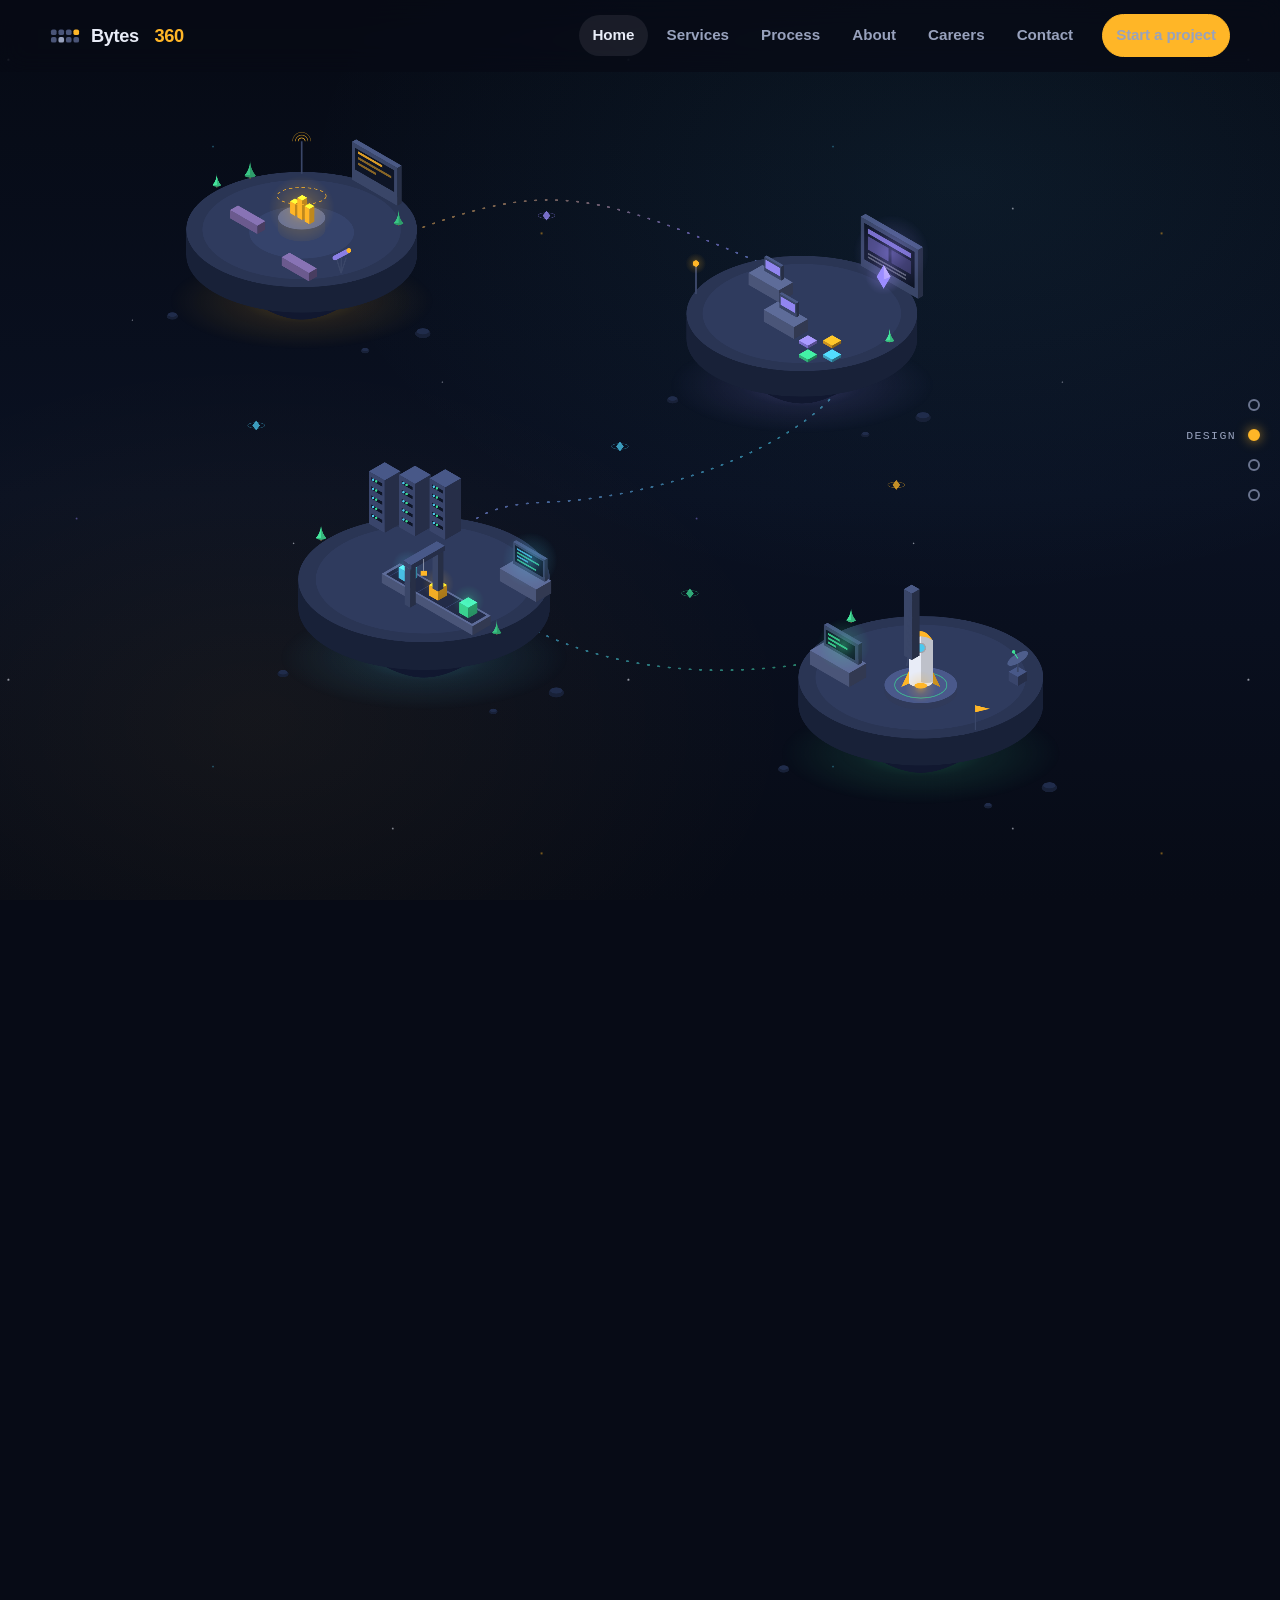
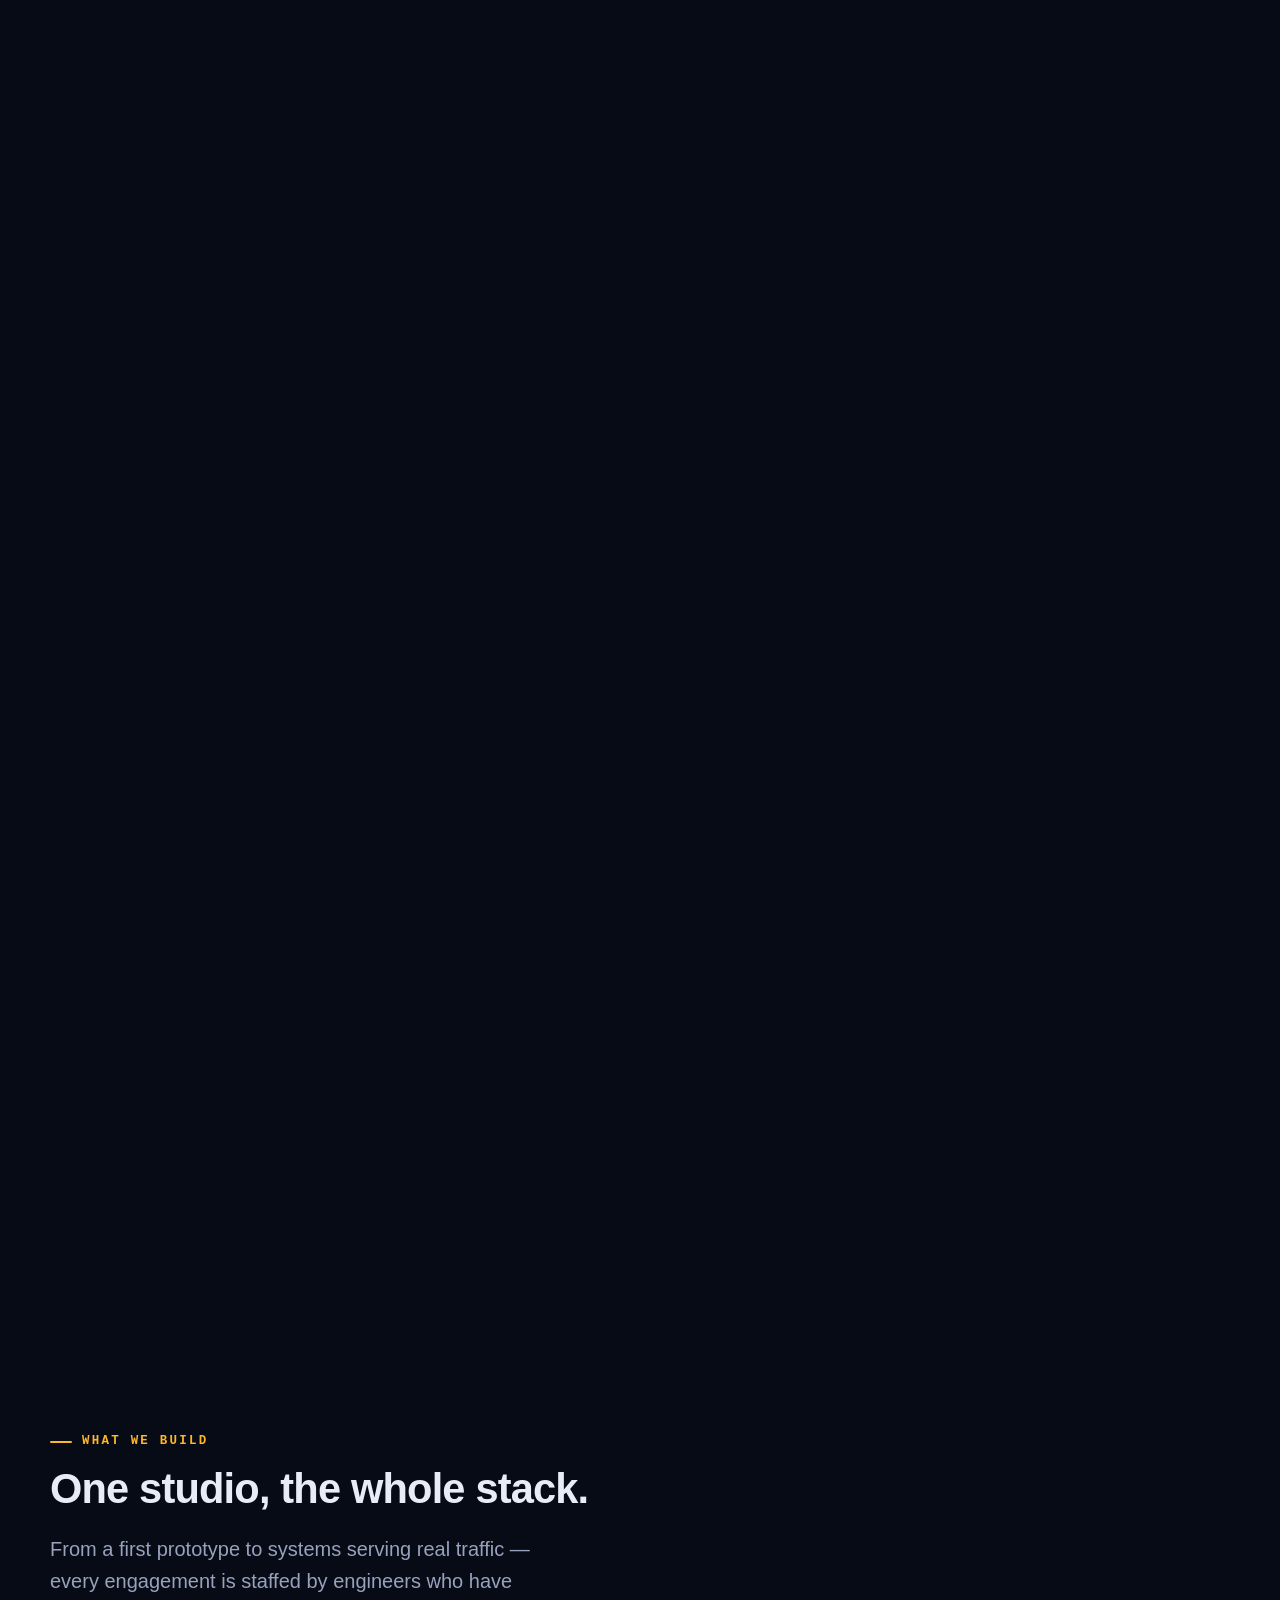
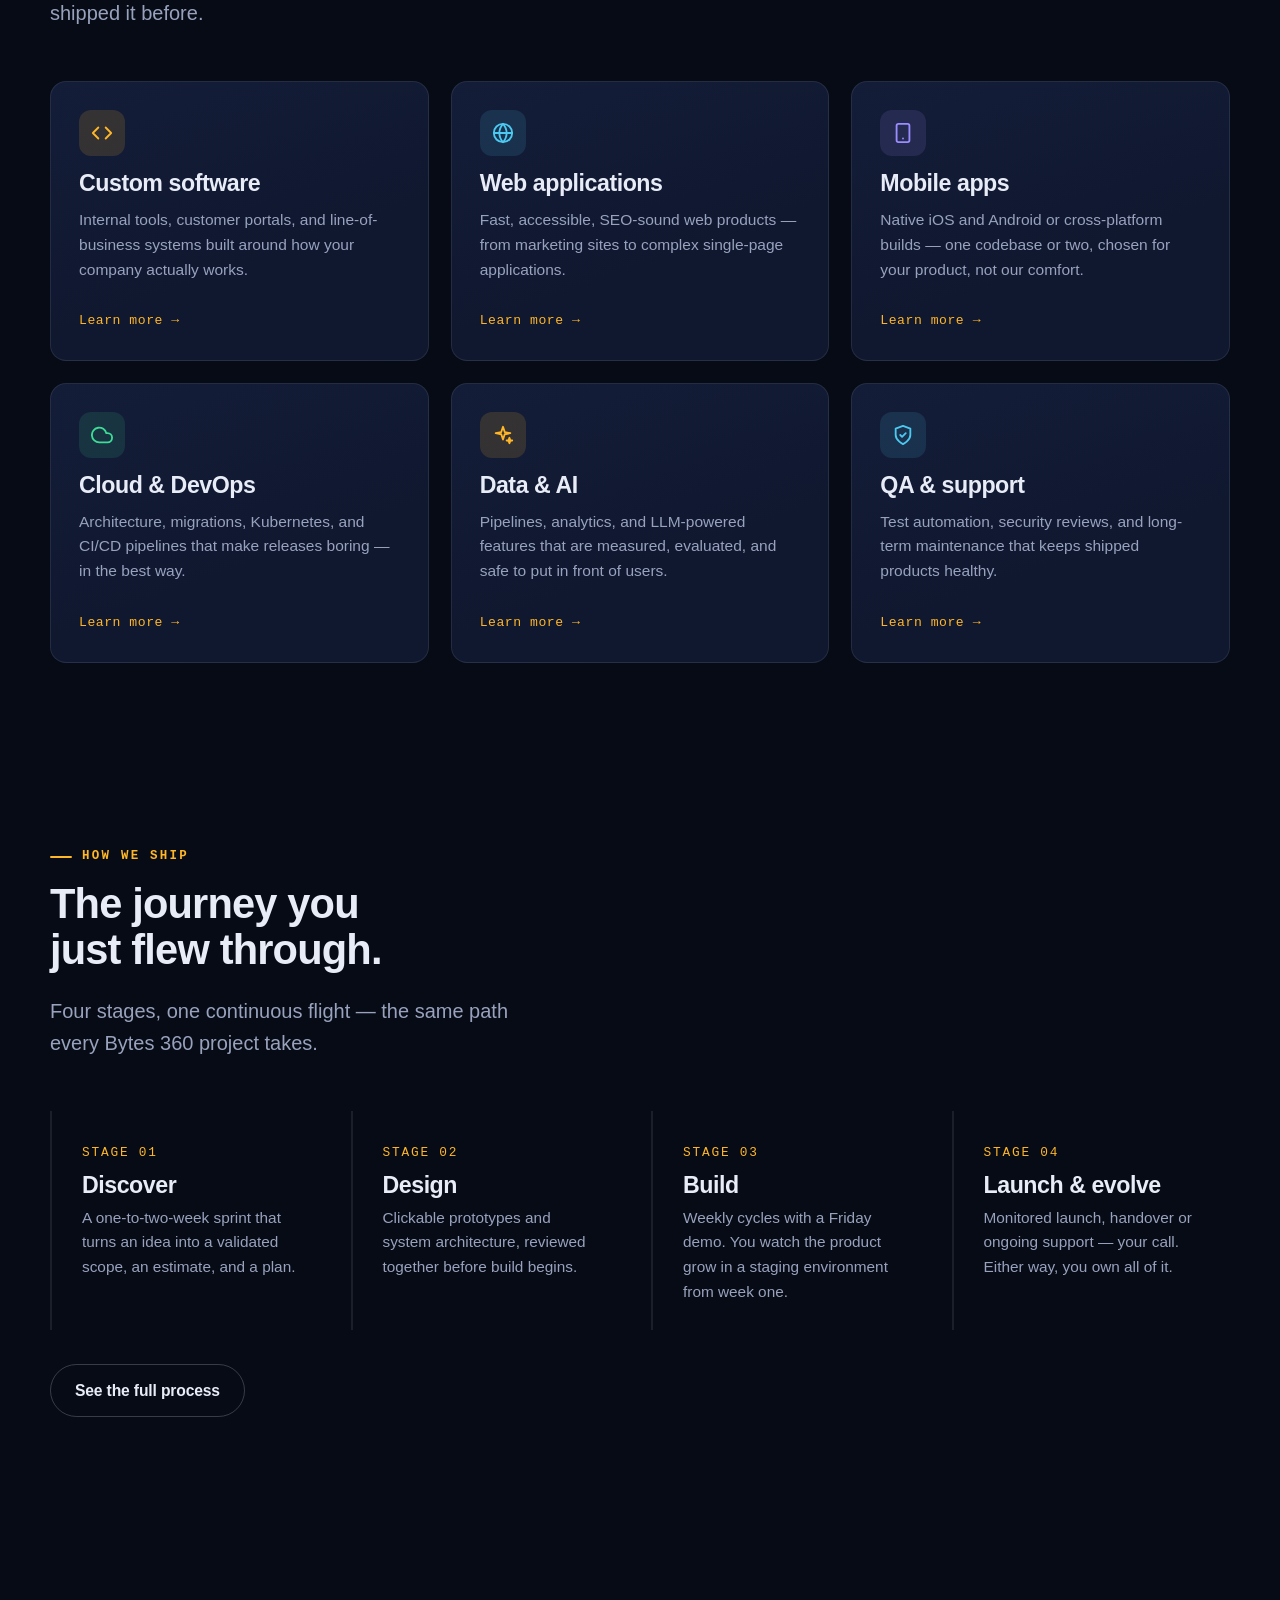
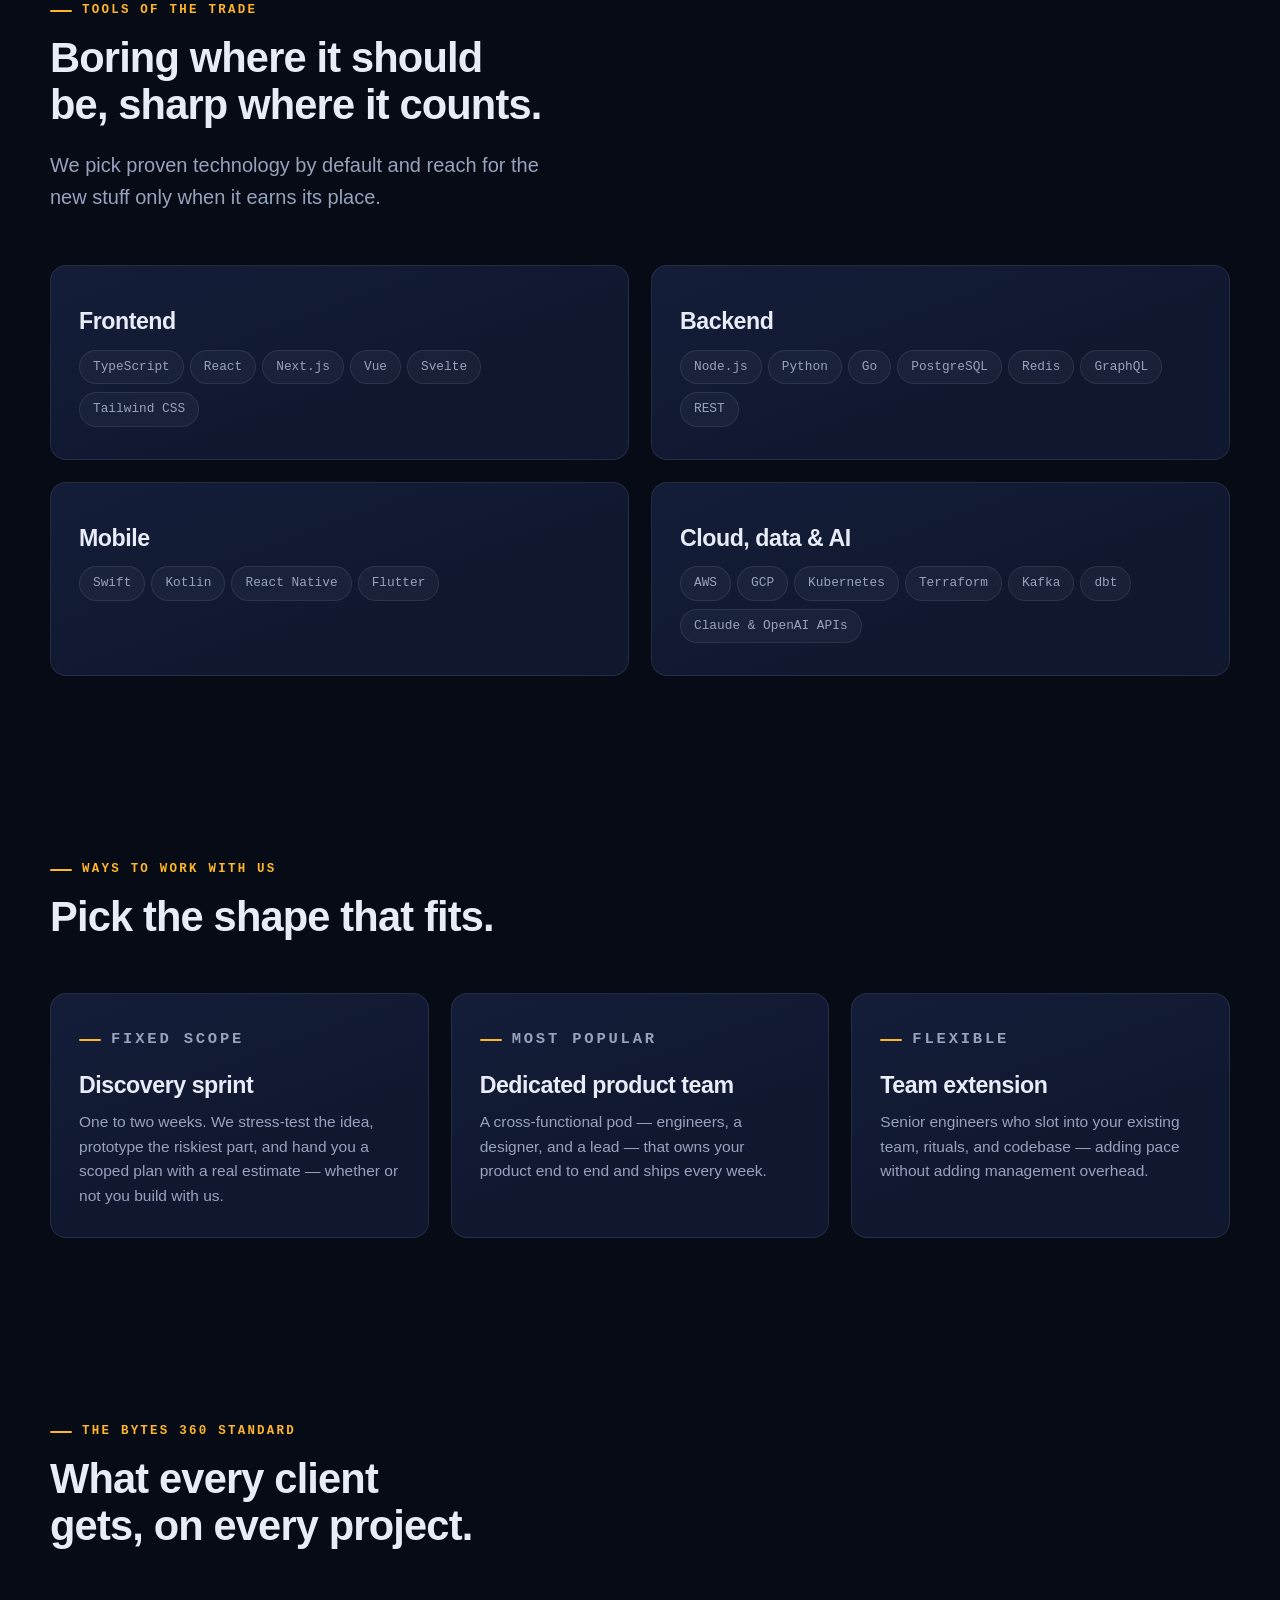
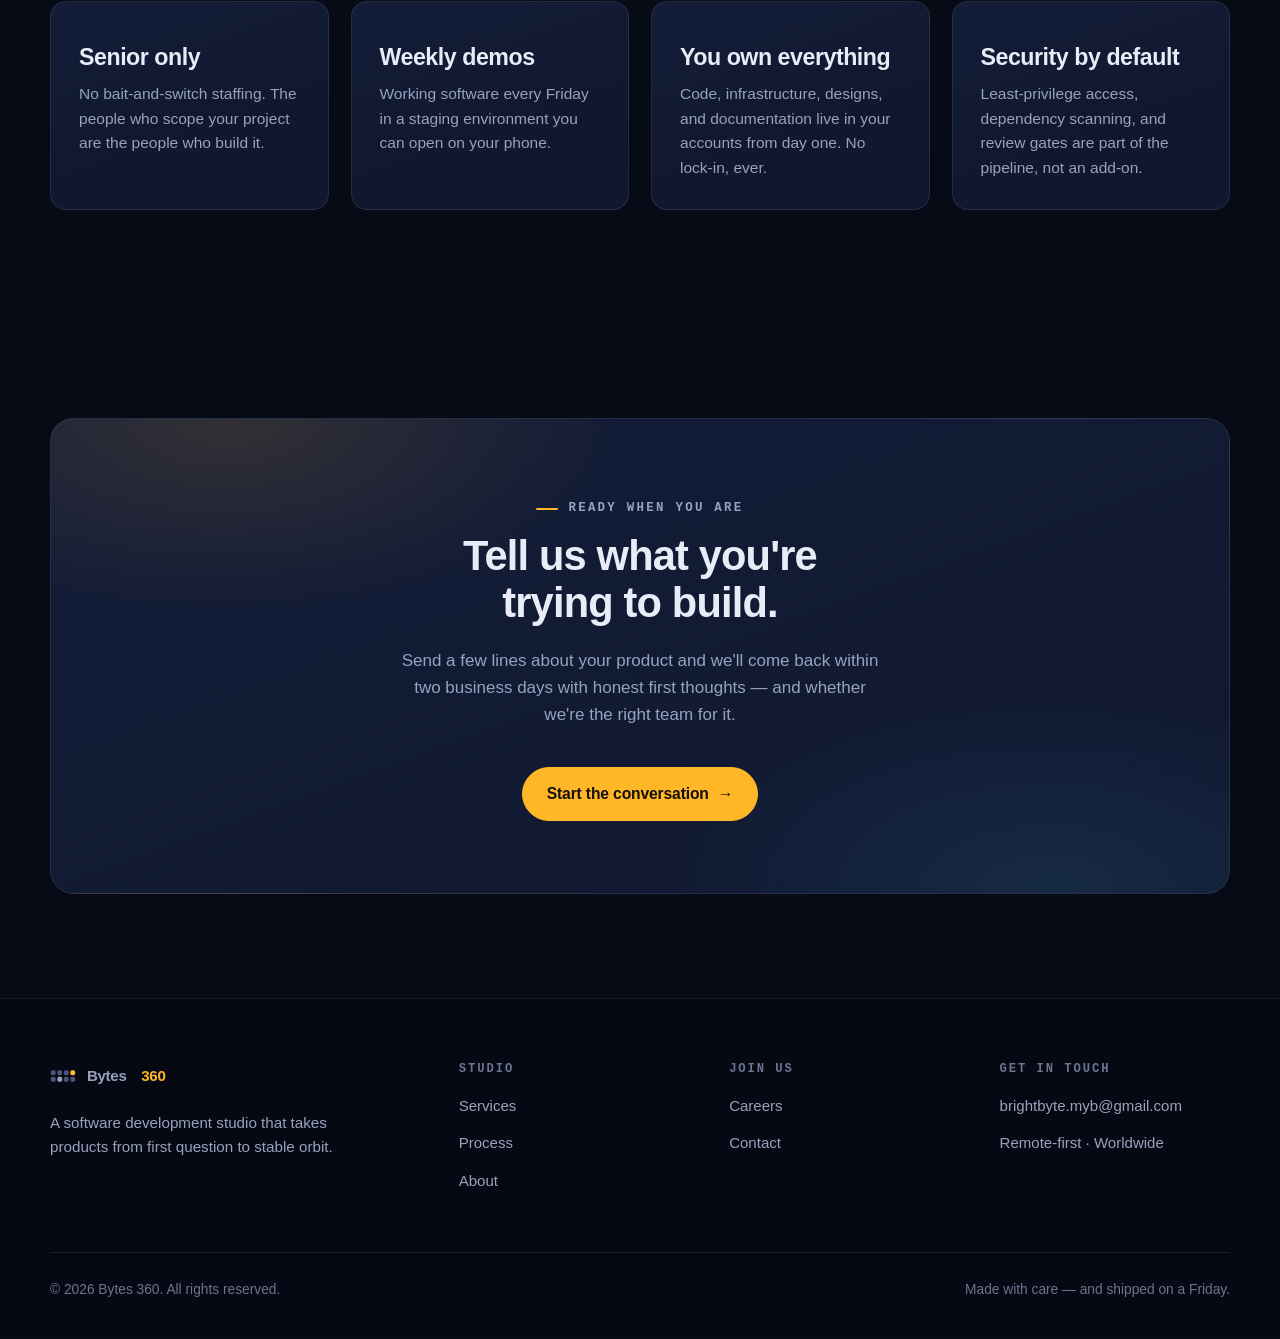
==== commit fe846fa4: "Rebrand: Bright Byte → Bytes 360 Wordmark, titles, meta, copy, generator tools, and launch config.  " ====
--- a/index.html
+++ b/index.html
@@ -3,10 +3,10 @@
 <head>
   <meta charset="UTF-8">
   <meta name="viewport" content="width=device-width, initial-scale=1, viewport-fit=cover">
-  <title>Bright Byte — Software Development Studio</title>
-  <meta name="description" content="Bright Byte designs, builds, and launches web, mobile, cloud, and AI products. Senior engineering teams, weekly demos, and code you own.">
+  <title>Bytes 360 — Software Development Studio</title>
+  <meta name="description" content="Bytes 360 designs, builds, and launches web, mobile, cloud, and AI products. Senior engineering teams, weekly demos, and code you own.">
   <meta name="theme-color" content="#070b16">
-  <meta property="og:title" content="Bright Byte — Software Development Studio">
+  <meta property="og:title" content="Bytes 360 — Software Development Studio">
   <meta property="og:description" content="We design, build, and launch software that lasts. Web, mobile, cloud, and AI products by senior engineers.">
   <meta property="og:type" content="website">
   <link rel="icon" type="image/svg+xml" href="assets/favicon.svg">
@@ -18,7 +18,7 @@
 
   <header class="site-header">
     <div class="wrap">
-      <a class="brand" href="index.html" aria-label="Bright Byte home">
+      <a class="brand" href="index.html" aria-label="Bytes 360 home">
         <svg width="30" height="30" viewBox="0 0 32 32" fill="none" aria-hidden="true">
           <rect x="1" y="9" width="6" height="6" rx="2" fill="#4a5578"/>
           <rect x="9" y="9" width="6" height="6" rx="2" fill="#4a5578"/>
@@ -29,7 +29,7 @@
           <rect x="17" y="17" width="6" height="6" rx="2" fill="#4a5578"/>
           <rect x="25" y="17" width="6" height="6" rx="2" fill="#4a5578"/>
         </svg>
-        Bright&nbsp;<span class="byte">Byte</span>
+        Bytes&nbsp;<span class="byte">360</span>
       </a>
       <button class="nav-toggle" aria-label="Toggle navigation" aria-expanded="false" aria-controls="siteNav">
         <span></span><span></span><span></span>
@@ -54,7 +54,7 @@
         <div class="sw-space" aria-hidden="true"></div>
 
         <div class="sw-world">
-          <svg id="worldSvg" viewBox="0 0 3200 2400" width="3200" height="2400" xmlns="http://www.w3.org/2000/svg" role="img" aria-label="Isometric illustration of the Bright Byte delivery journey: four floating islands for discovery, design, engineering, and launch, connected by a glowing flight path."><style>
+          <svg id="worldSvg" viewBox="0 0 3200 2400" width="3200" height="2400" xmlns="http://www.w3.org/2000/svg" role="img" aria-label="Isometric illustration of the Bytes 360 delivery journey: four floating islands for discovery, design, engineering, and launch, connected by a glowing flight path."><style>
   @media (prefers-reduced-motion: no-preference) {
     .bob { animation: swBob 7s ease-in-out infinite; }
     .bob-slow { animation: swBob 10s ease-in-out infinite; }
@@ -75,7 +75,7 @@
         <div class="sw-hero">
           <p class="eyebrow">Software development studio</p>
           <h1>We design, build, and launch software that lasts.</h1>
-          <p class="lede">Bright Byte is a senior engineering studio for web, mobile, cloud, and AI products. Scroll to fly through how an idea becomes something in orbit.</p>
+          <p class="lede">Bytes 360 is a senior engineering studio for web, mobile, cloud, and AI products. Scroll to fly through how an idea becomes something in orbit.</p>
           <div class="btn-row">
             <a class="btn" href="contact.html">Start a project <span class="arrow" aria-hidden="true">→</span></a>
             <a class="btn btn-ghost" href="services.html">Explore services</a>
@@ -224,7 +224,7 @@
         <div class="section-head reveal">
           <p class="eyebrow">How we ship</p>
           <h2>The journey you just flew through.</h2>
-          <p class="lede">Four stages, one continuous flight — the same path every Bright Byte project takes.</p>
+          <p class="lede">Four stages, one continuous flight — the same path every Bytes 360 project takes.</p>
         </div>
         <div class="grid grid-4">
           <div class="step reveal">
@@ -320,7 +320,7 @@
     <section class="section">
       <div class="wrap">
         <div class="section-head reveal">
-          <p class="eyebrow">The Bright Byte standard</p>
+          <p class="eyebrow">The Bytes 360 standard</p>
           <h2>What every client gets, on every project.</h2>
         </div>
         <div class="grid grid-4">
@@ -365,7 +365,7 @@
             <svg width="26" height="26" viewBox="0 0 32 32" fill="none" aria-hidden="true">
               <rect x="1" y="9" width="6" height="6" rx="2" fill="#4a5578"/><rect x="9" y="9" width="6" height="6" rx="2" fill="#4a5578"/><rect x="17" y="9" width="6" height="6" rx="2" fill="#4a5578"/><rect x="25" y="9" width="6" height="6" rx="2" fill="#ffb627"/><rect x="1" y="17" width="6" height="6" rx="2" fill="#4a5578"/><rect x="9" y="17" width="6" height="6" rx="2" fill="#98a2bd"/><rect x="17" y="17" width="6" height="6" rx="2" fill="#4a5578"/><rect x="25" y="17" width="6" height="6" rx="2" fill="#4a5578"/>
             </svg>
-            Bright&nbsp;<span class="byte">Byte</span>
+            Bytes&nbsp;<span class="byte">360</span>
           </a>
           <p class="footer-tagline">A software development studio that takes products from first question to stable orbit.</p>
         </div>
@@ -394,7 +394,7 @@
         </div>
       </div>
       <div class="footer-bottom">
-        <span>© <span data-year>2026</span> Bright Byte. All rights reserved.</span>
+        <span>© <span data-year>2026</span> Bytes 360. All rights reserved.</span>
         <span>Made with care — and shipped on a Friday.</span>
       </div>
     </div>
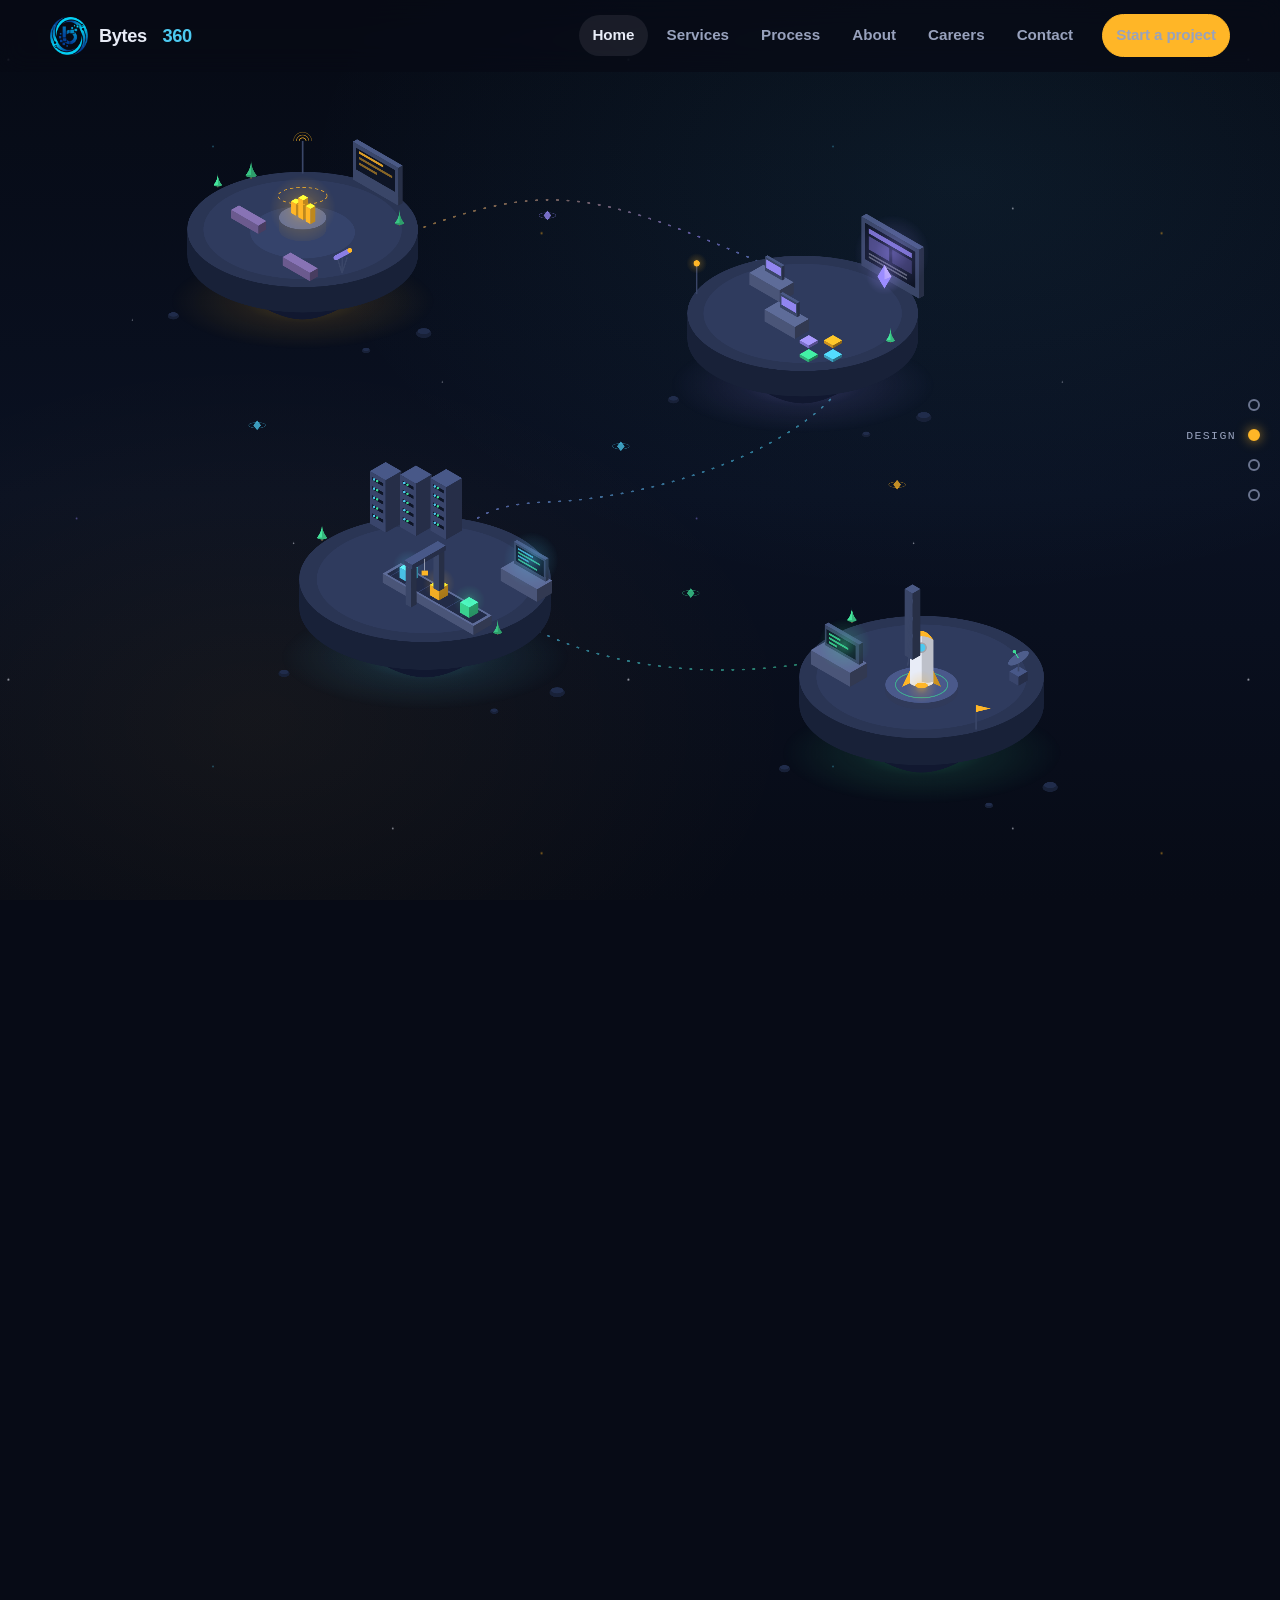
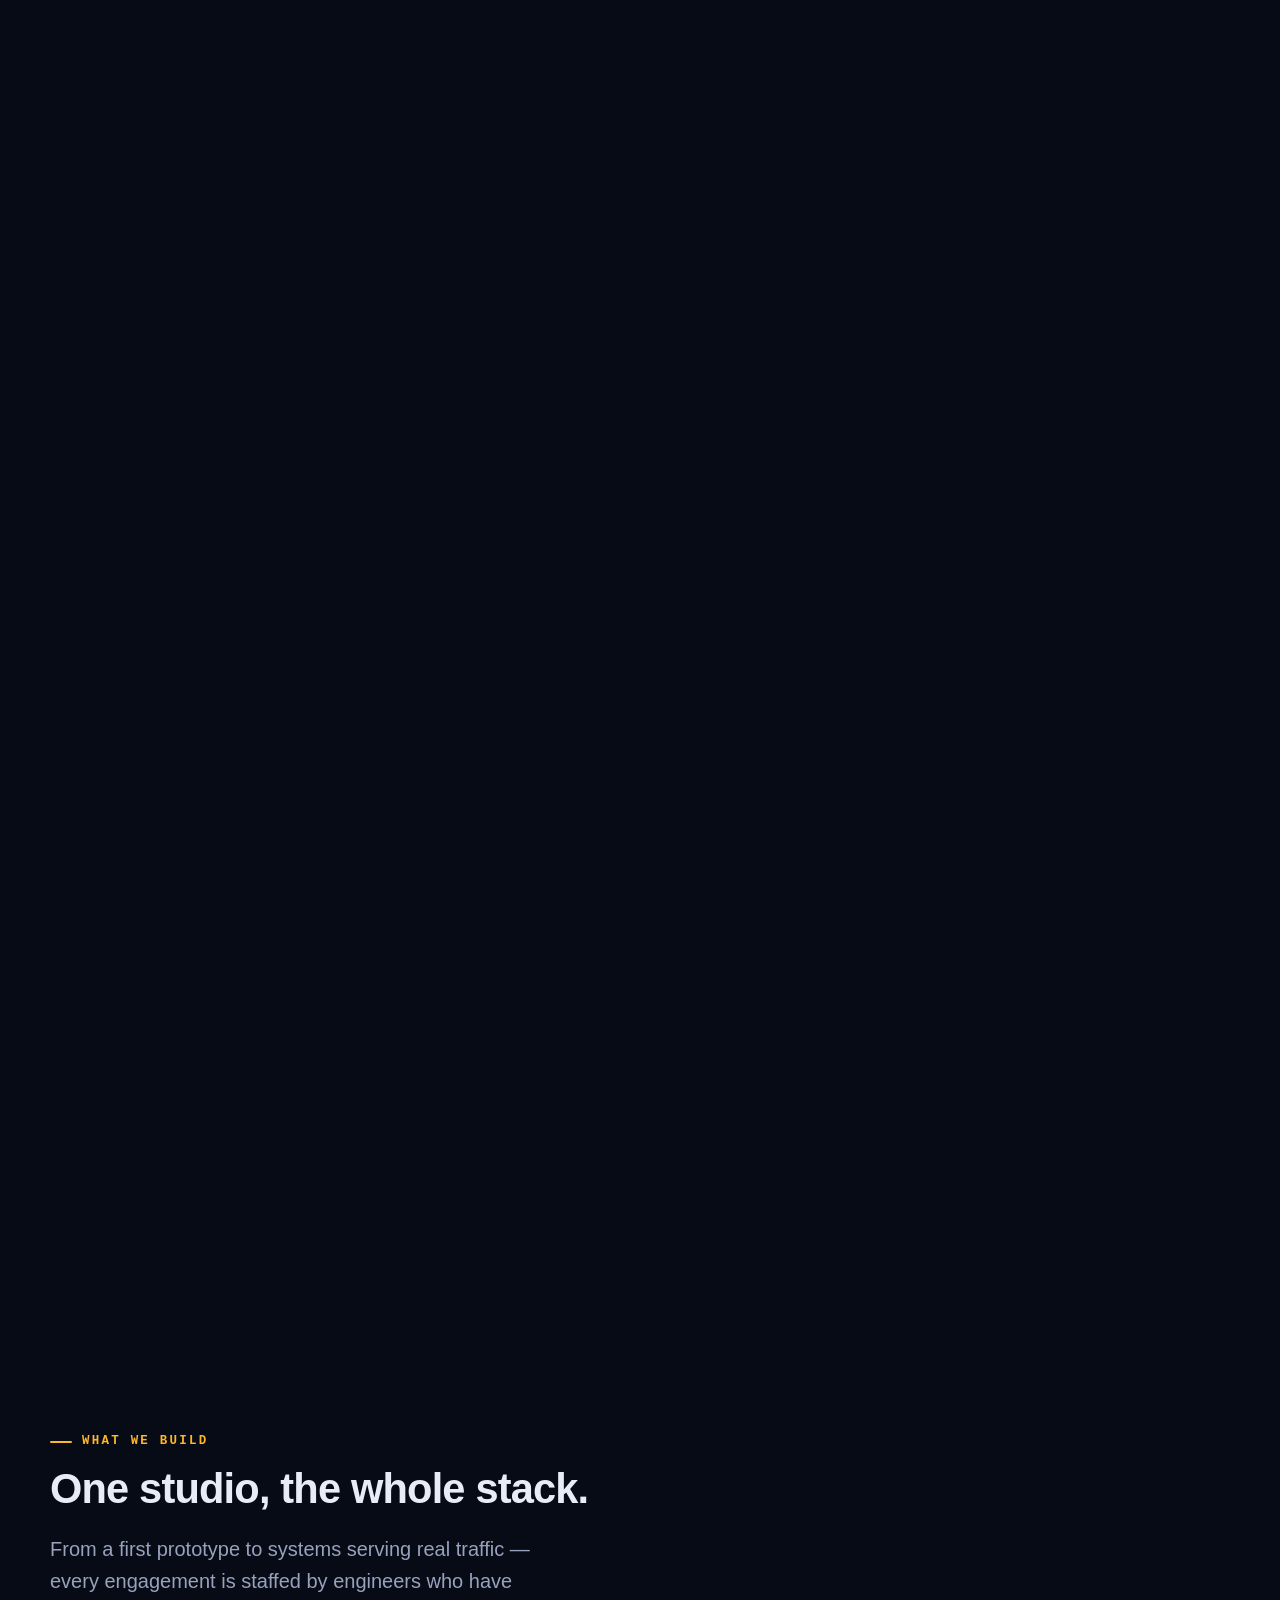
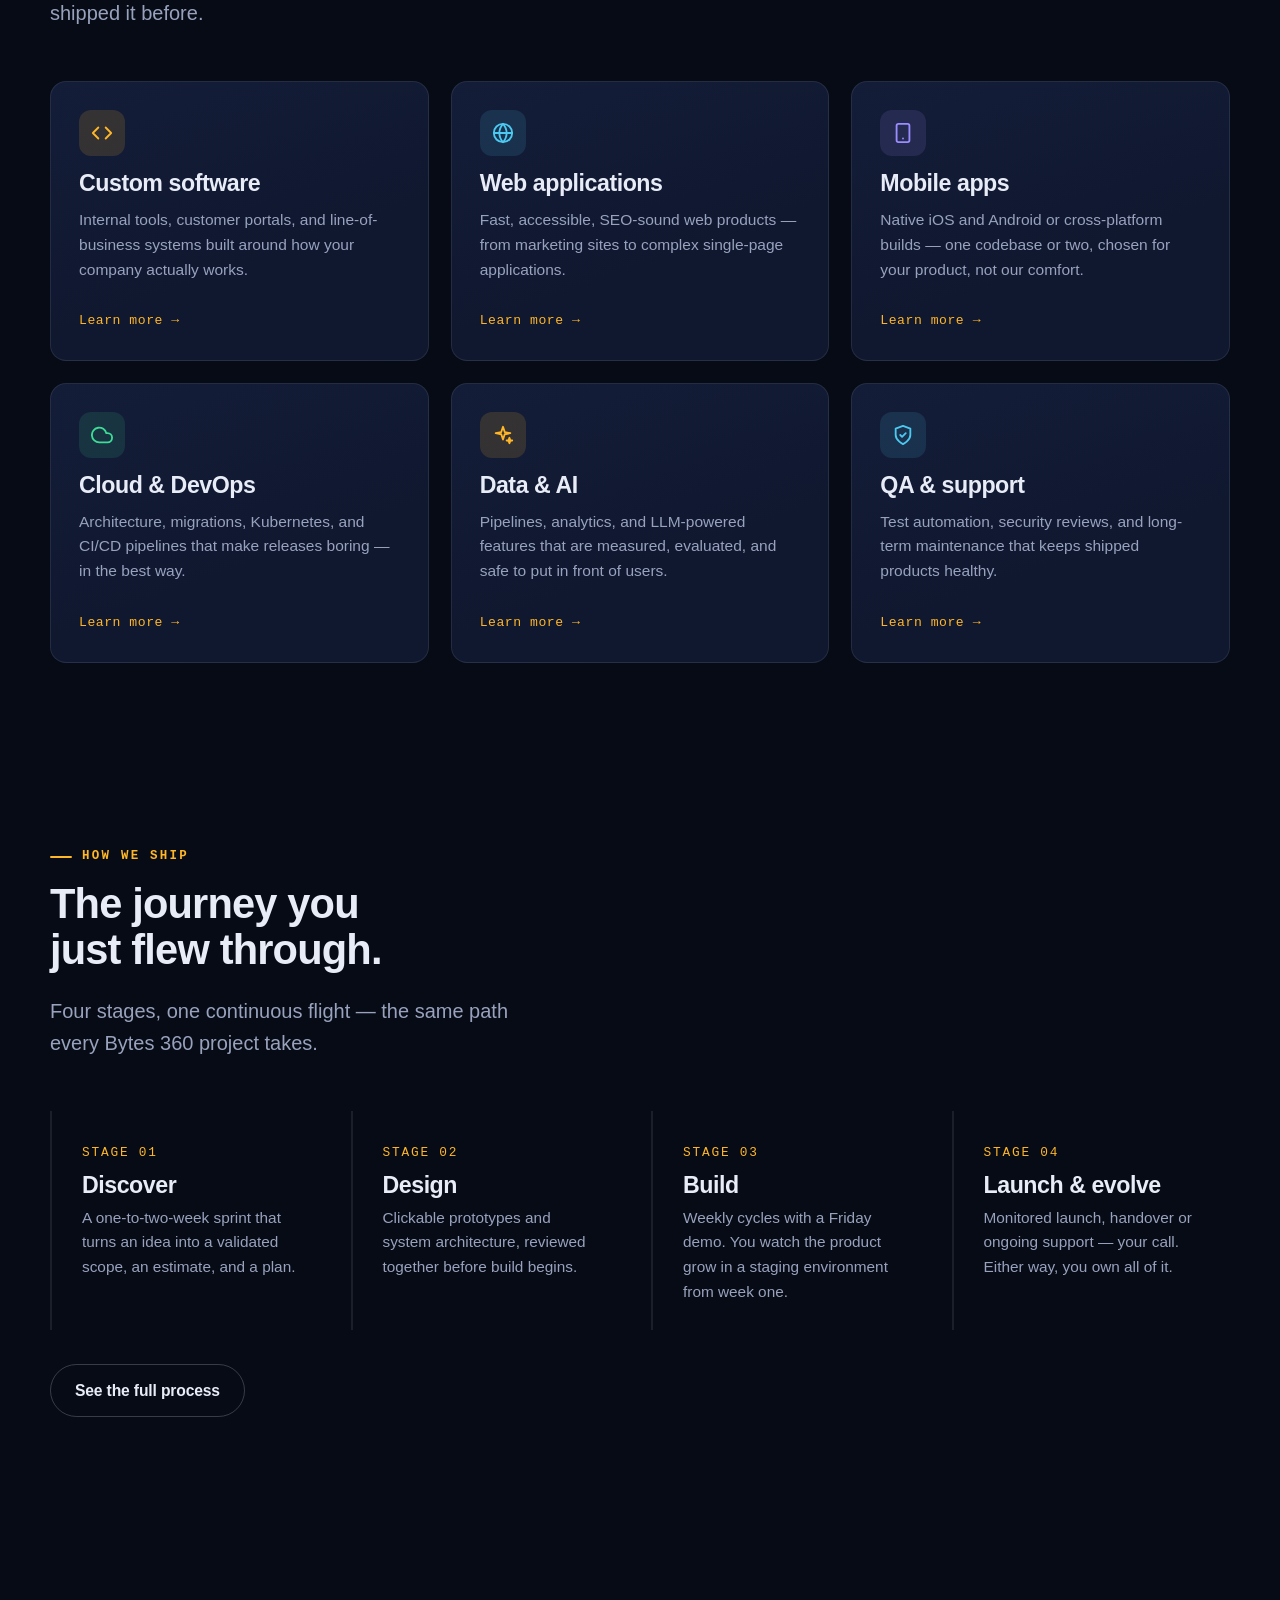
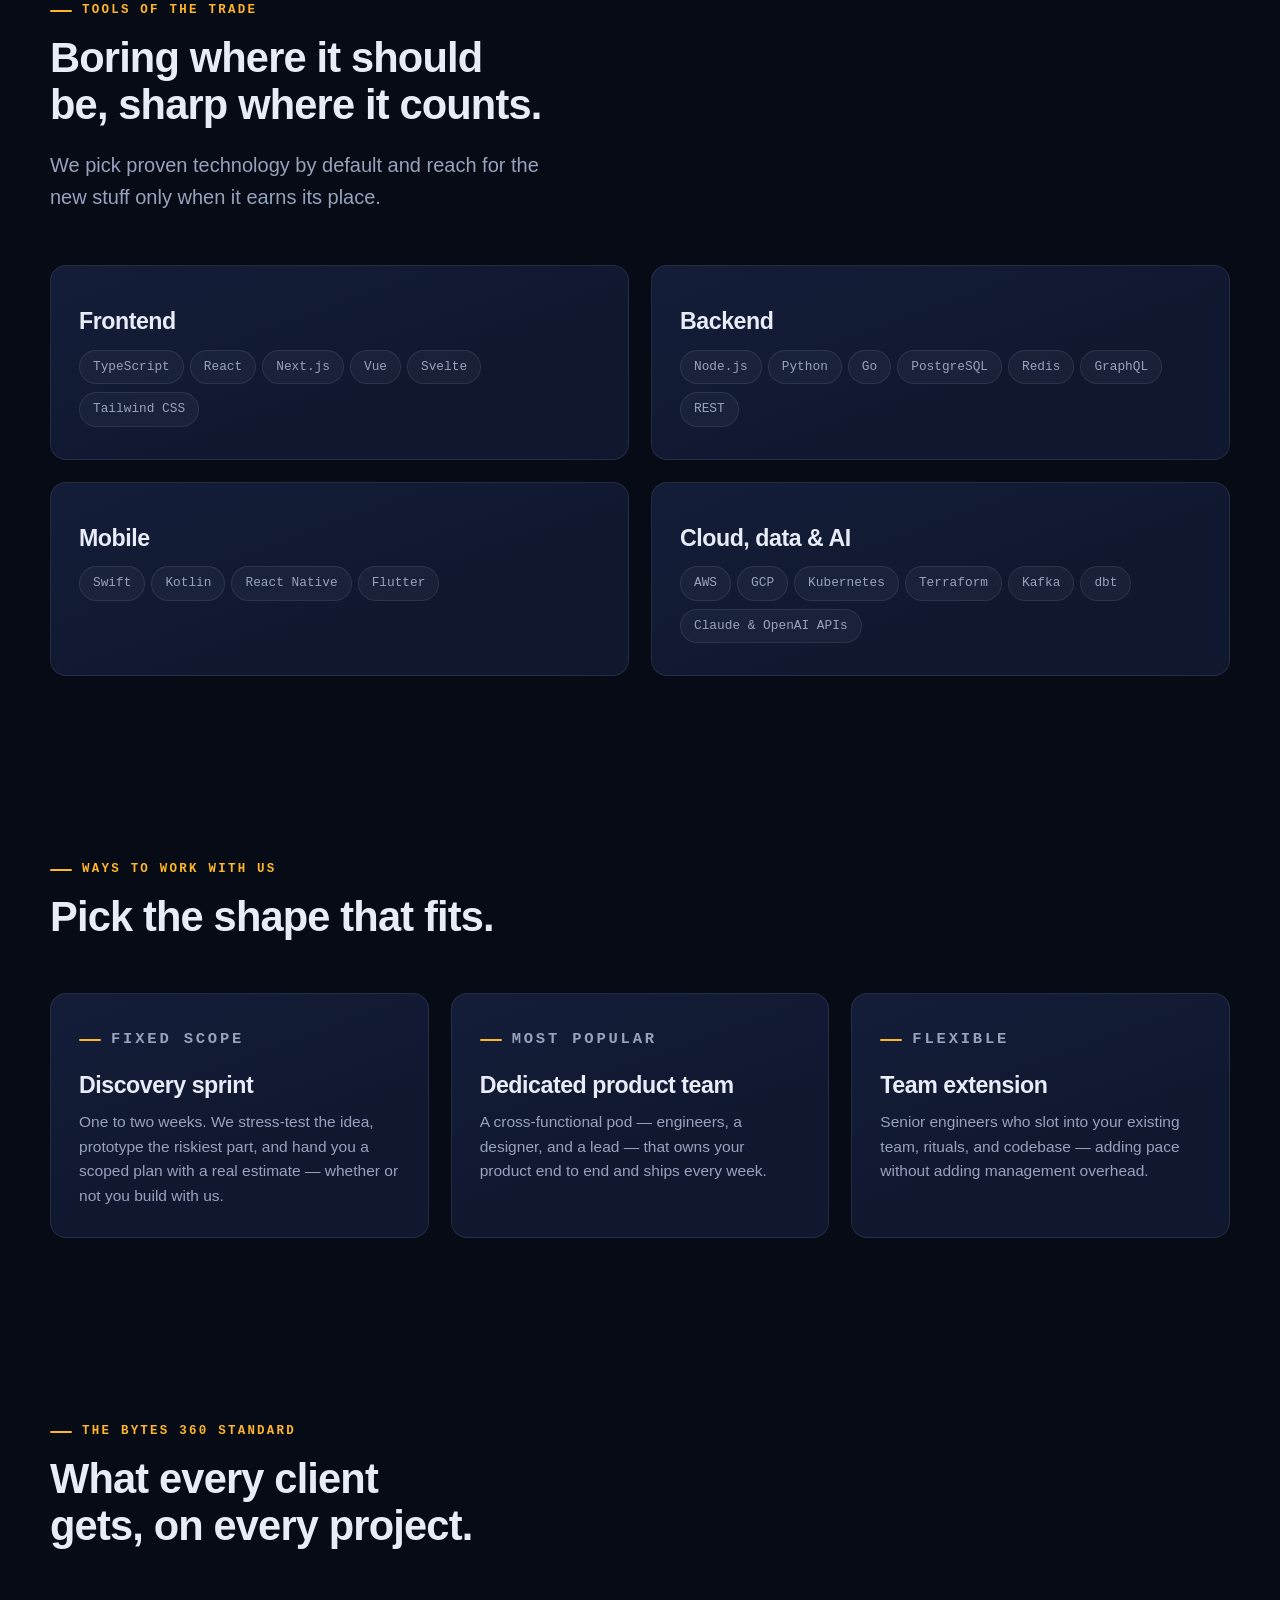
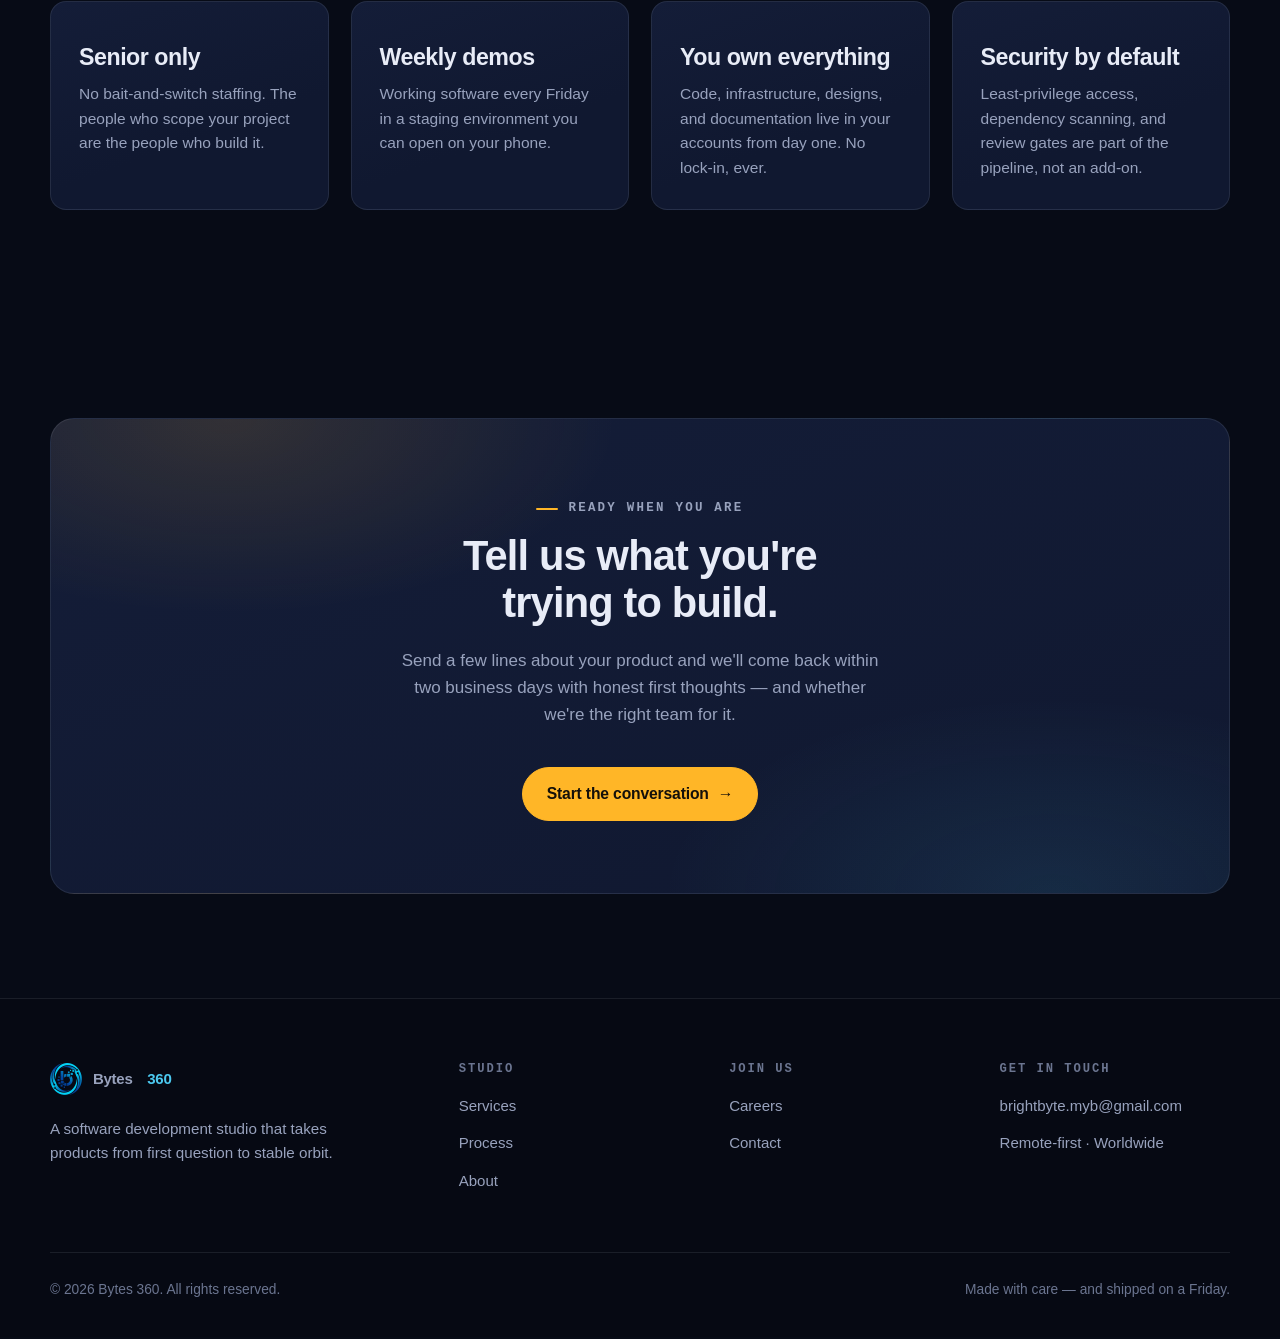
==== commit 34ba26d8: "Add Bytes 360 logo to header, footer, and favicons Replaces the placeholder dot-grid mark with the r" ====
--- a/index.html
+++ b/index.html
@@ -9,7 +9,9 @@
   <meta property="og:title" content="Bytes 360 — Software Development Studio">
   <meta property="og:description" content="We design, build, and launch software that lasts. Web, mobile, cloud, and AI products by senior engineers.">
   <meta property="og:type" content="website">
-  <link rel="icon" type="image/svg+xml" href="assets/favicon.svg">
+  <link rel="icon" type="image/png" sizes="32x32" href="assets/favicon-32.png">
+  <link rel="apple-touch-icon" href="assets/apple-touch-icon.png">
+  <meta property="og:image" content="assets/logo-lockup.png">
   <link rel="stylesheet" href="css/style.css">
   <script>document.documentElement.classList.add("js");</script>
 </head>
@@ -19,16 +21,7 @@
   <header class="site-header">
     <div class="wrap">
       <a class="brand" href="index.html" aria-label="Bytes 360 home">
-        <svg width="30" height="30" viewBox="0 0 32 32" fill="none" aria-hidden="true">
-          <rect x="1" y="9" width="6" height="6" rx="2" fill="#4a5578"/>
-          <rect x="9" y="9" width="6" height="6" rx="2" fill="#4a5578"/>
-          <rect x="17" y="9" width="6" height="6" rx="2" fill="#4a5578"/>
-          <rect x="25" y="9" width="6" height="6" rx="2" fill="#ffb627"/>
-          <rect x="1" y="17" width="6" height="6" rx="2" fill="#4a5578"/>
-          <rect x="9" y="17" width="6" height="6" rx="2" fill="#98a2bd"/>
-          <rect x="17" y="17" width="6" height="6" rx="2" fill="#4a5578"/>
-          <rect x="25" y="17" width="6" height="6" rx="2" fill="#4a5578"/>
-        </svg>
+        <img class="brand-mark" src="assets/logo-mark.png" alt="" width="38" height="38" fetchpriority="high">
         Bytes&nbsp;<span class="byte">360</span>
       </a>
       <button class="nav-toggle" aria-label="Toggle navigation" aria-expanded="false" aria-controls="siteNav">
@@ -362,9 +355,7 @@
       <div class="footer-grid">
         <div>
           <a class="brand" href="index.html">
-            <svg width="26" height="26" viewBox="0 0 32 32" fill="none" aria-hidden="true">
-              <rect x="1" y="9" width="6" height="6" rx="2" fill="#4a5578"/><rect x="9" y="9" width="6" height="6" rx="2" fill="#4a5578"/><rect x="17" y="9" width="6" height="6" rx="2" fill="#4a5578"/><rect x="25" y="9" width="6" height="6" rx="2" fill="#ffb627"/><rect x="1" y="17" width="6" height="6" rx="2" fill="#4a5578"/><rect x="9" y="17" width="6" height="6" rx="2" fill="#98a2bd"/><rect x="17" y="17" width="6" height="6" rx="2" fill="#4a5578"/><rect x="25" y="17" width="6" height="6" rx="2" fill="#4a5578"/>
-            </svg>
+            <img class="brand-mark" src="assets/logo-mark.png" alt="" width="32" height="32" decoding="async">
             Bytes&nbsp;<span class="byte">360</span>
           </a>
           <p class="footer-tagline">A software development studio that takes products from first question to stable orbit.</p>
--- a/css/style.css
+++ b/css/style.css
@@ -161,8 +161,21 @@
   color: var(--ink);
 }
 .brand:hover { text-decoration: none; }
-.brand .byte { color: var(--amber); }
+.brand .byte { color: var(--cyan); }
 .brand svg { flex: 0 0 auto; }
+
+.brand-mark {
+  flex: 0 0 auto;
+  width: 38px;
+  height: 38px;
+  object-fit: contain;
+}
+
+.site-footer .brand-mark { width: 32px; height: 32px; }
+
+@media (max-width: 760px) {
+  .brand-mark { width: 34px; height: 34px; }
+}
 
 .site-nav {
   display: flex;
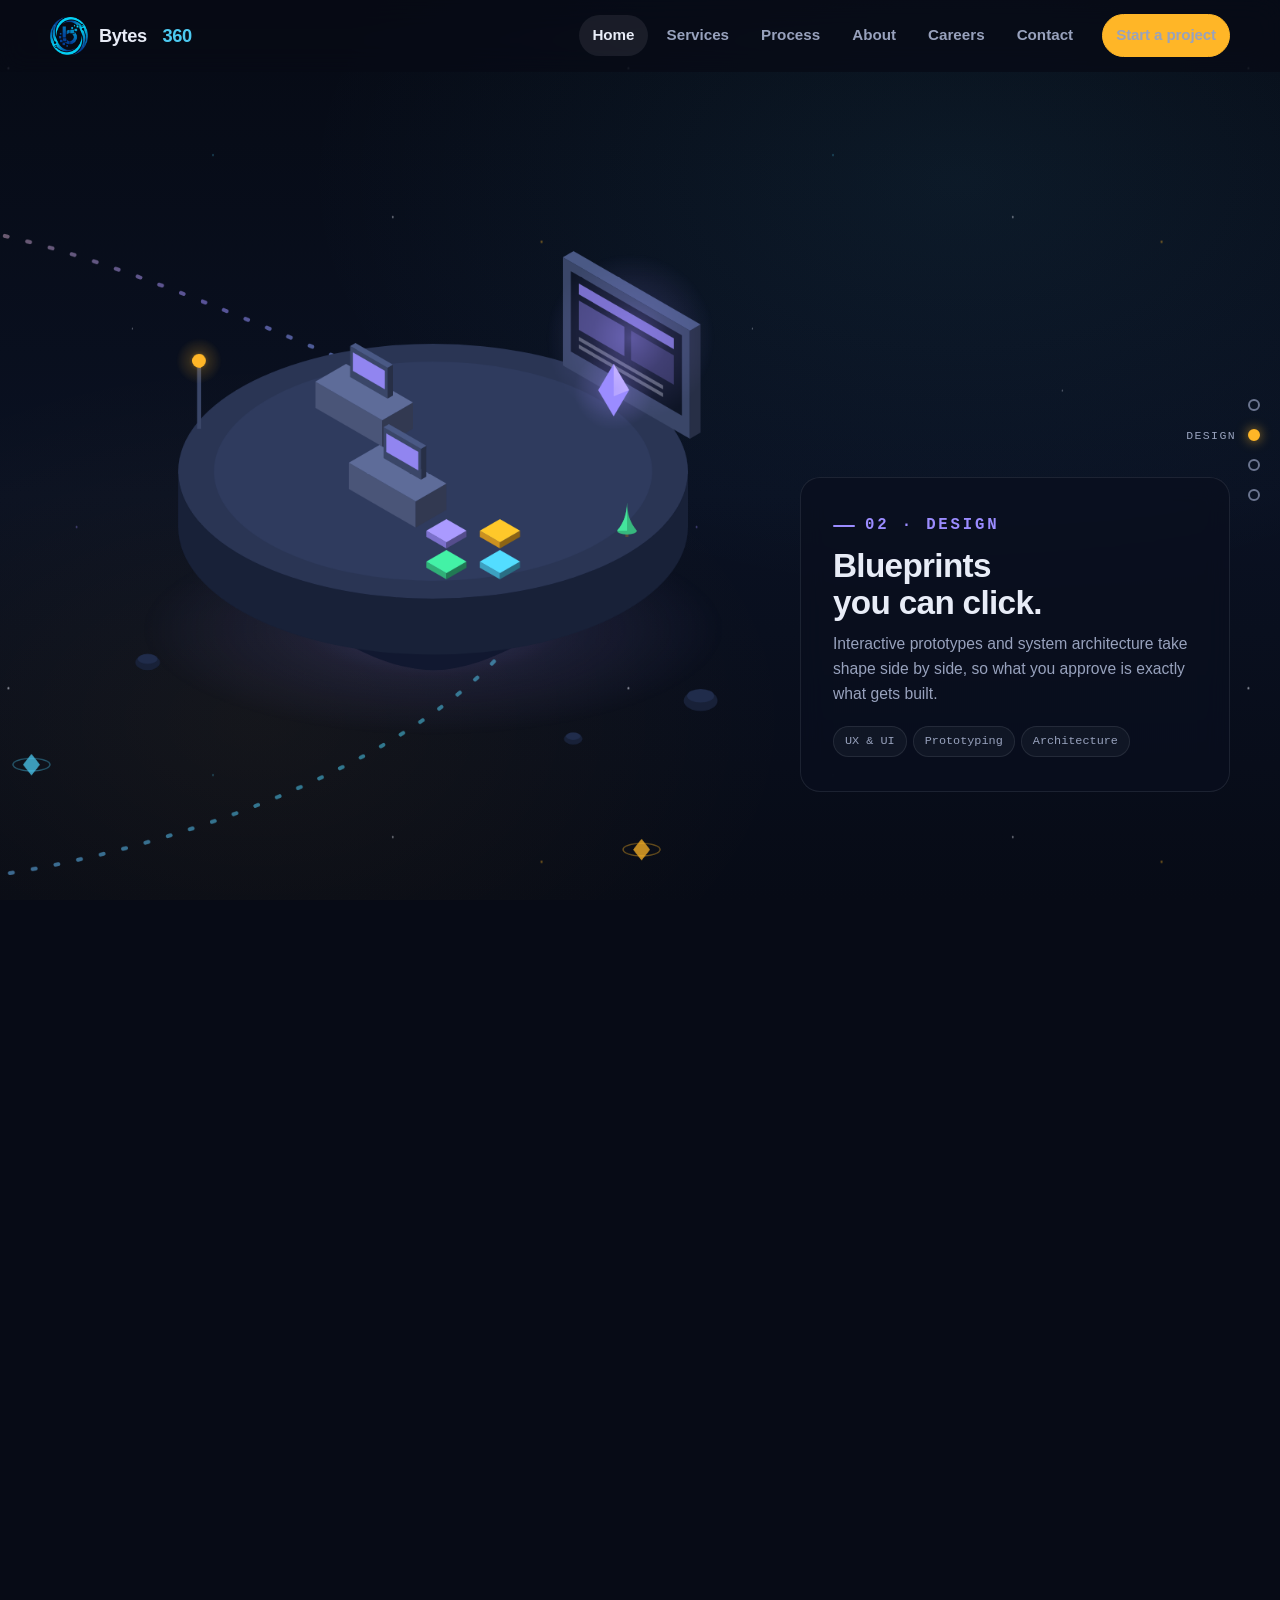
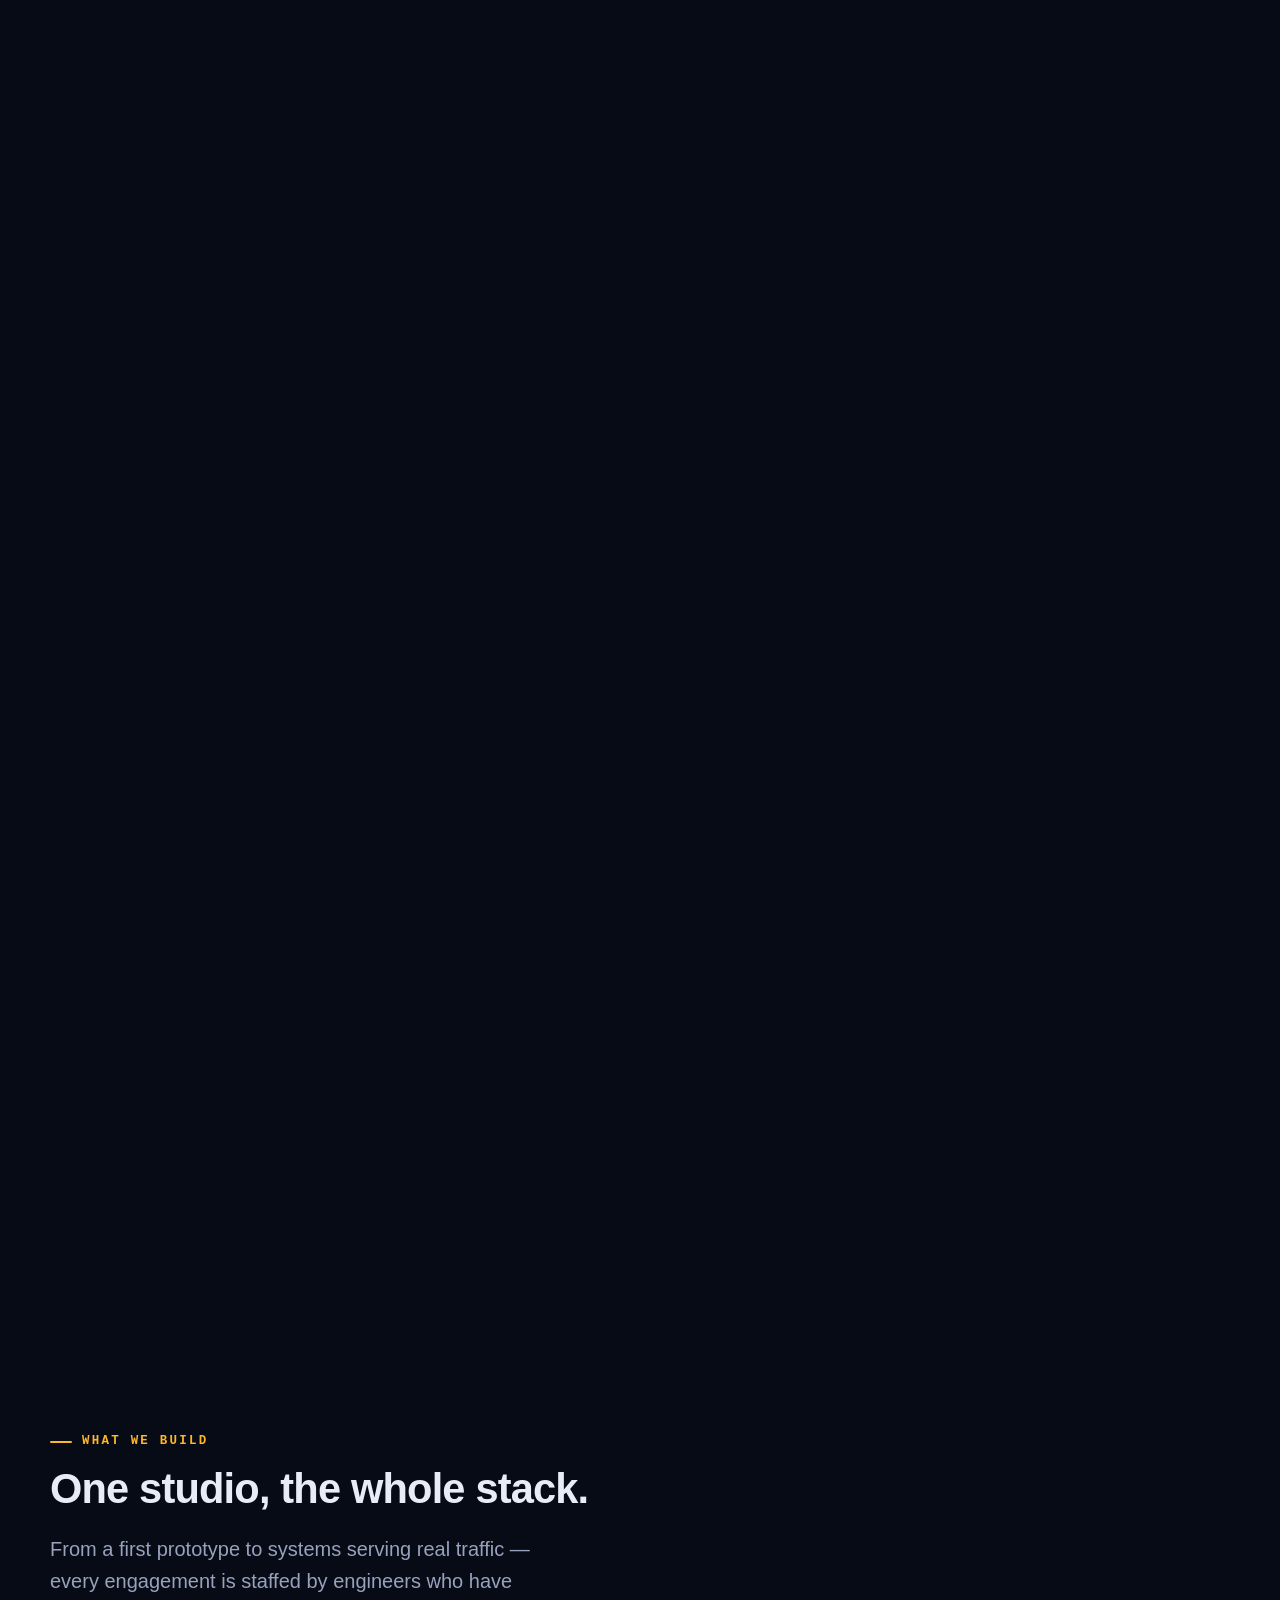
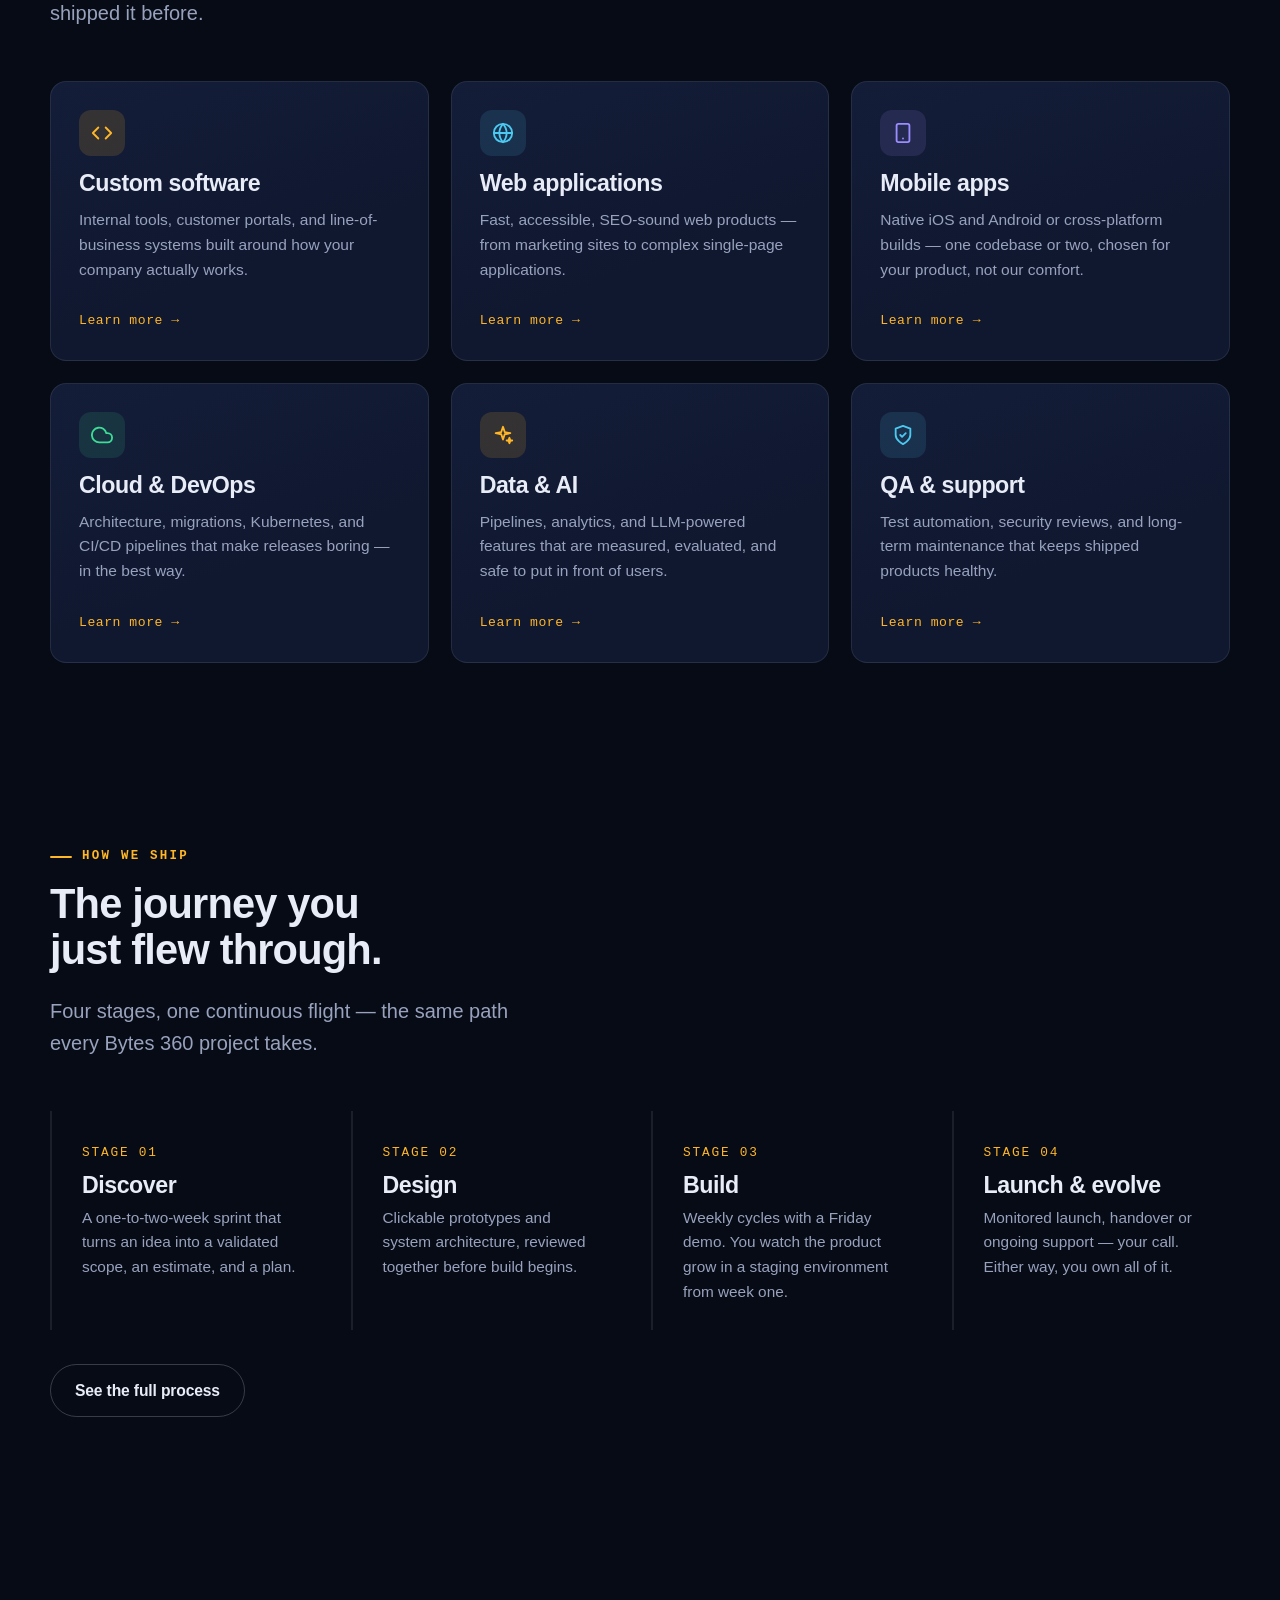
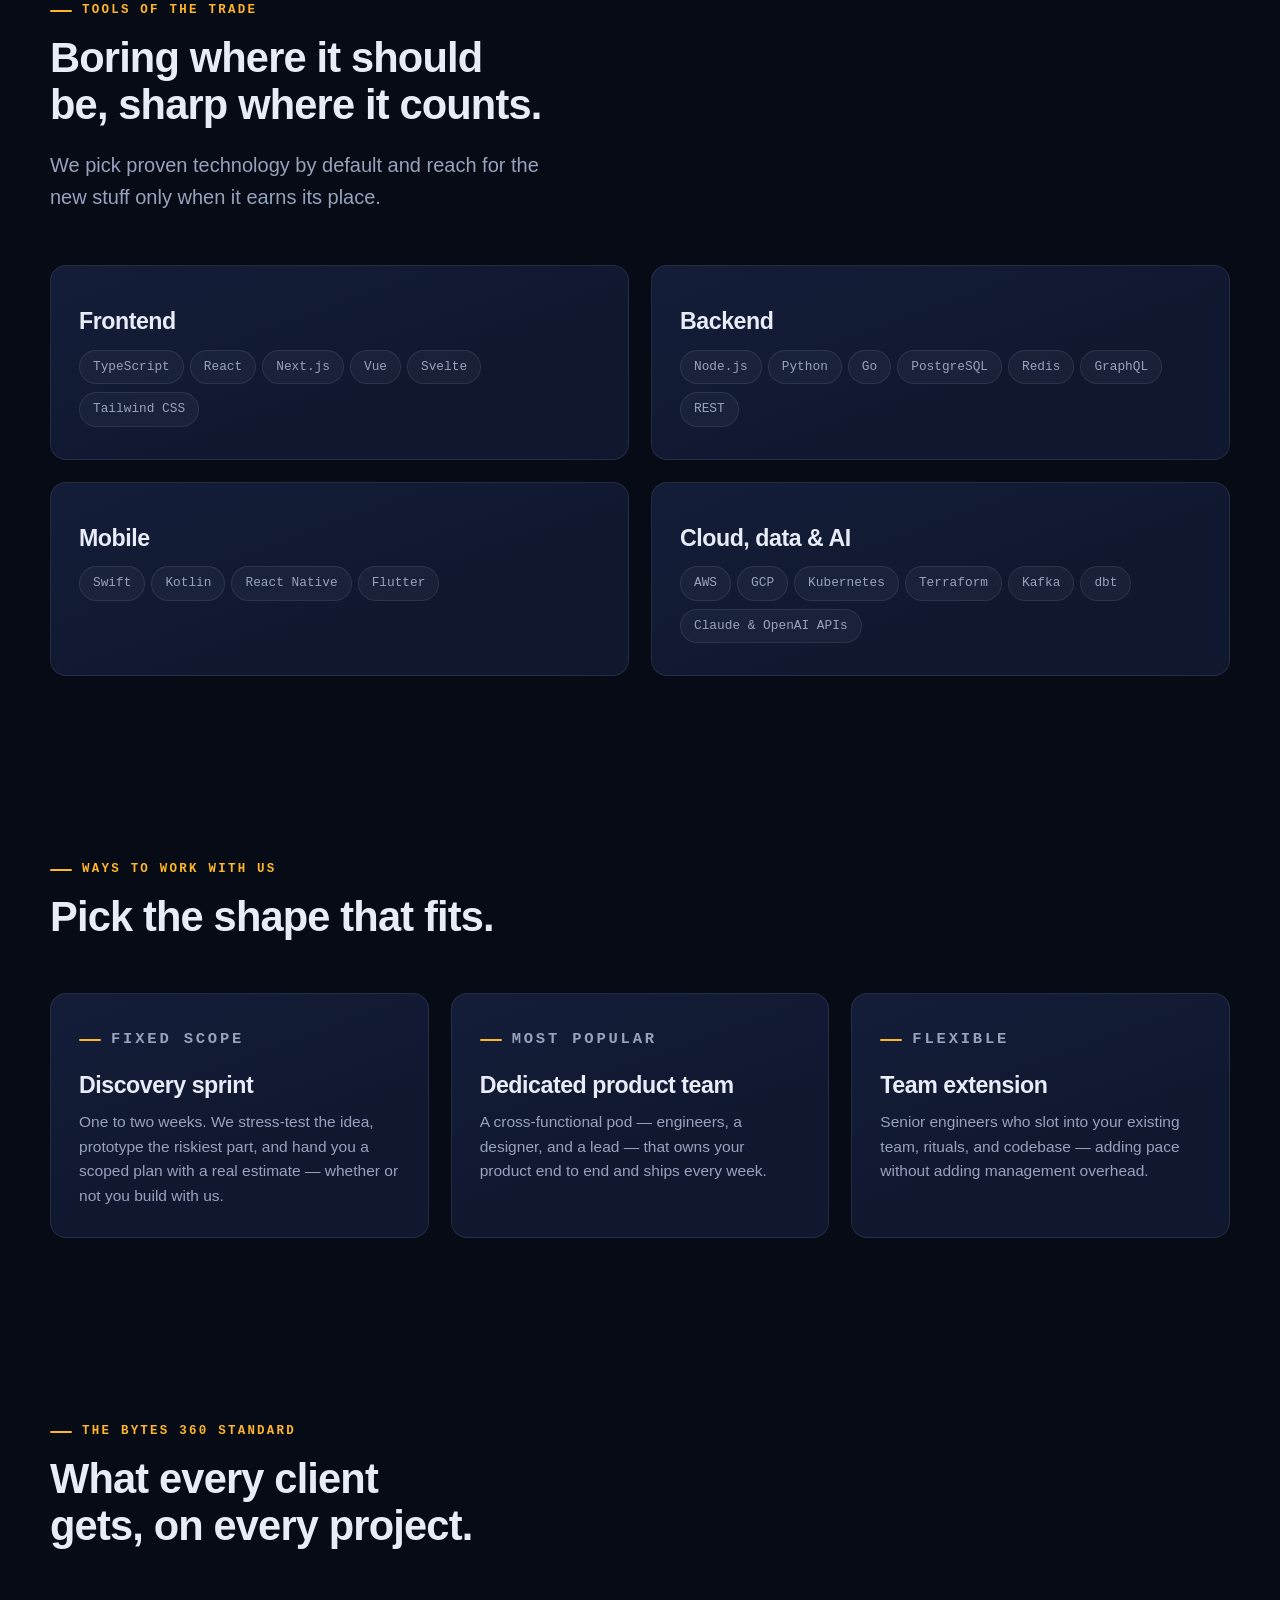
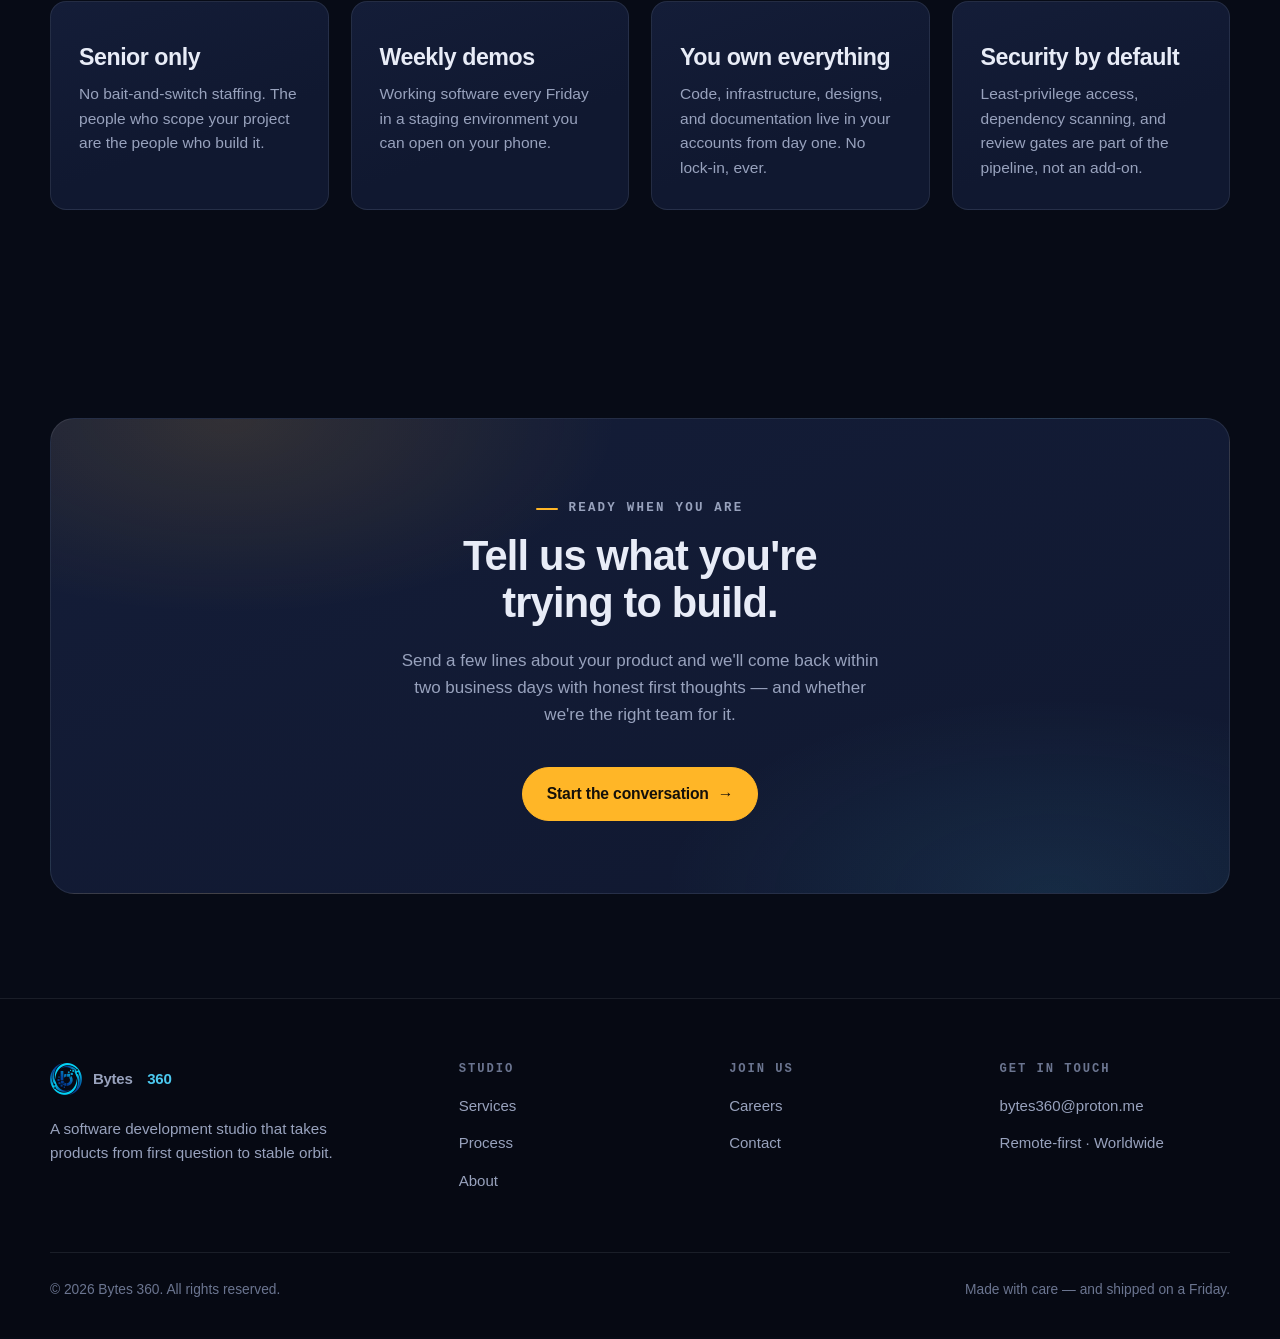
==== commit 6e8471a2: "Point all contact links at bytes360@proton.me Replaces the placeholder Gmail address across every pa" ====
--- a/index.html
+++ b/index.html
@@ -378,8 +378,7 @@
         <div>
           <h4>Get in touch</h4>
           <ul>
-            <!-- TODO: replace with your company address once set up -->
-            <li><a href="mailto:brightbyte.myb@gmail.com">brightbyte.myb@gmail.com</a></li>
+            <li><a href="mailto:bytes360@proton.me">bytes360@proton.me</a></li>
             <li><span class="muted" style="font-size:.94rem">Remote-first · Worldwide</span></li>
           </ul>
         </div>
